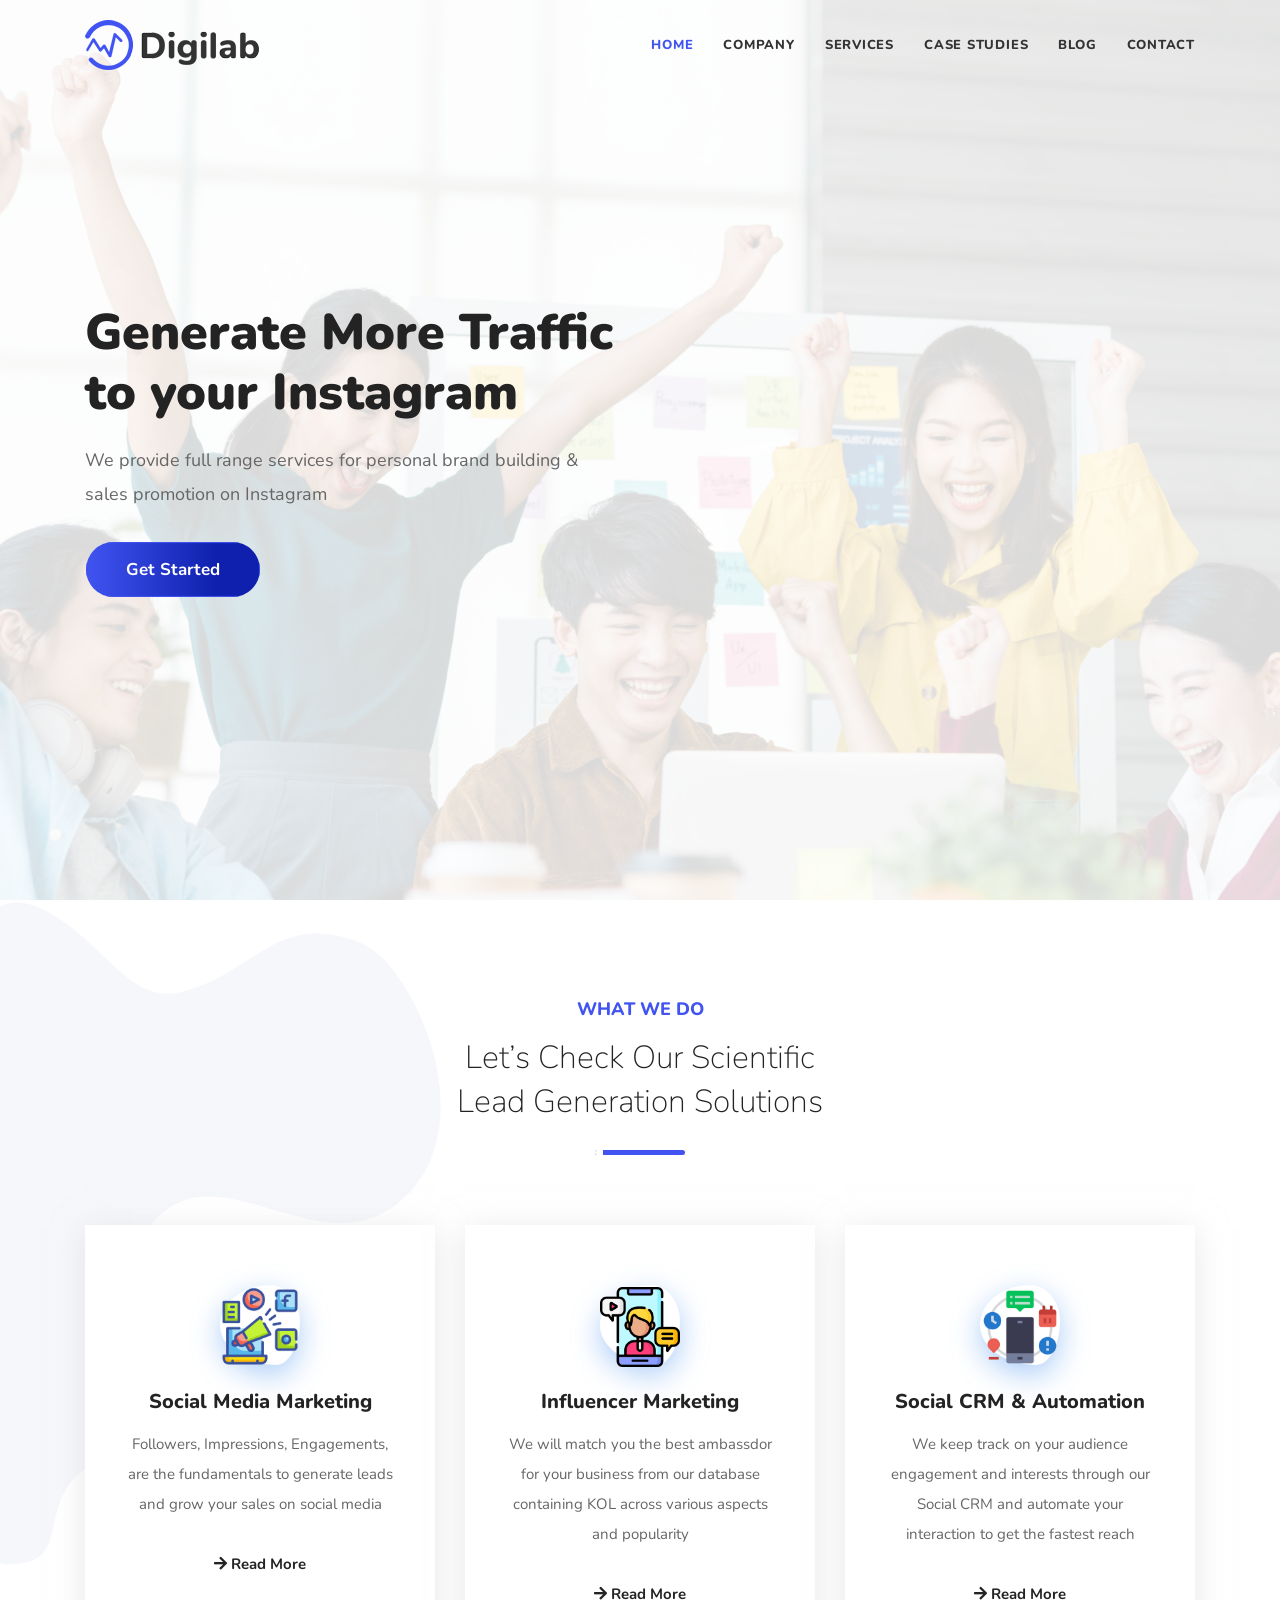
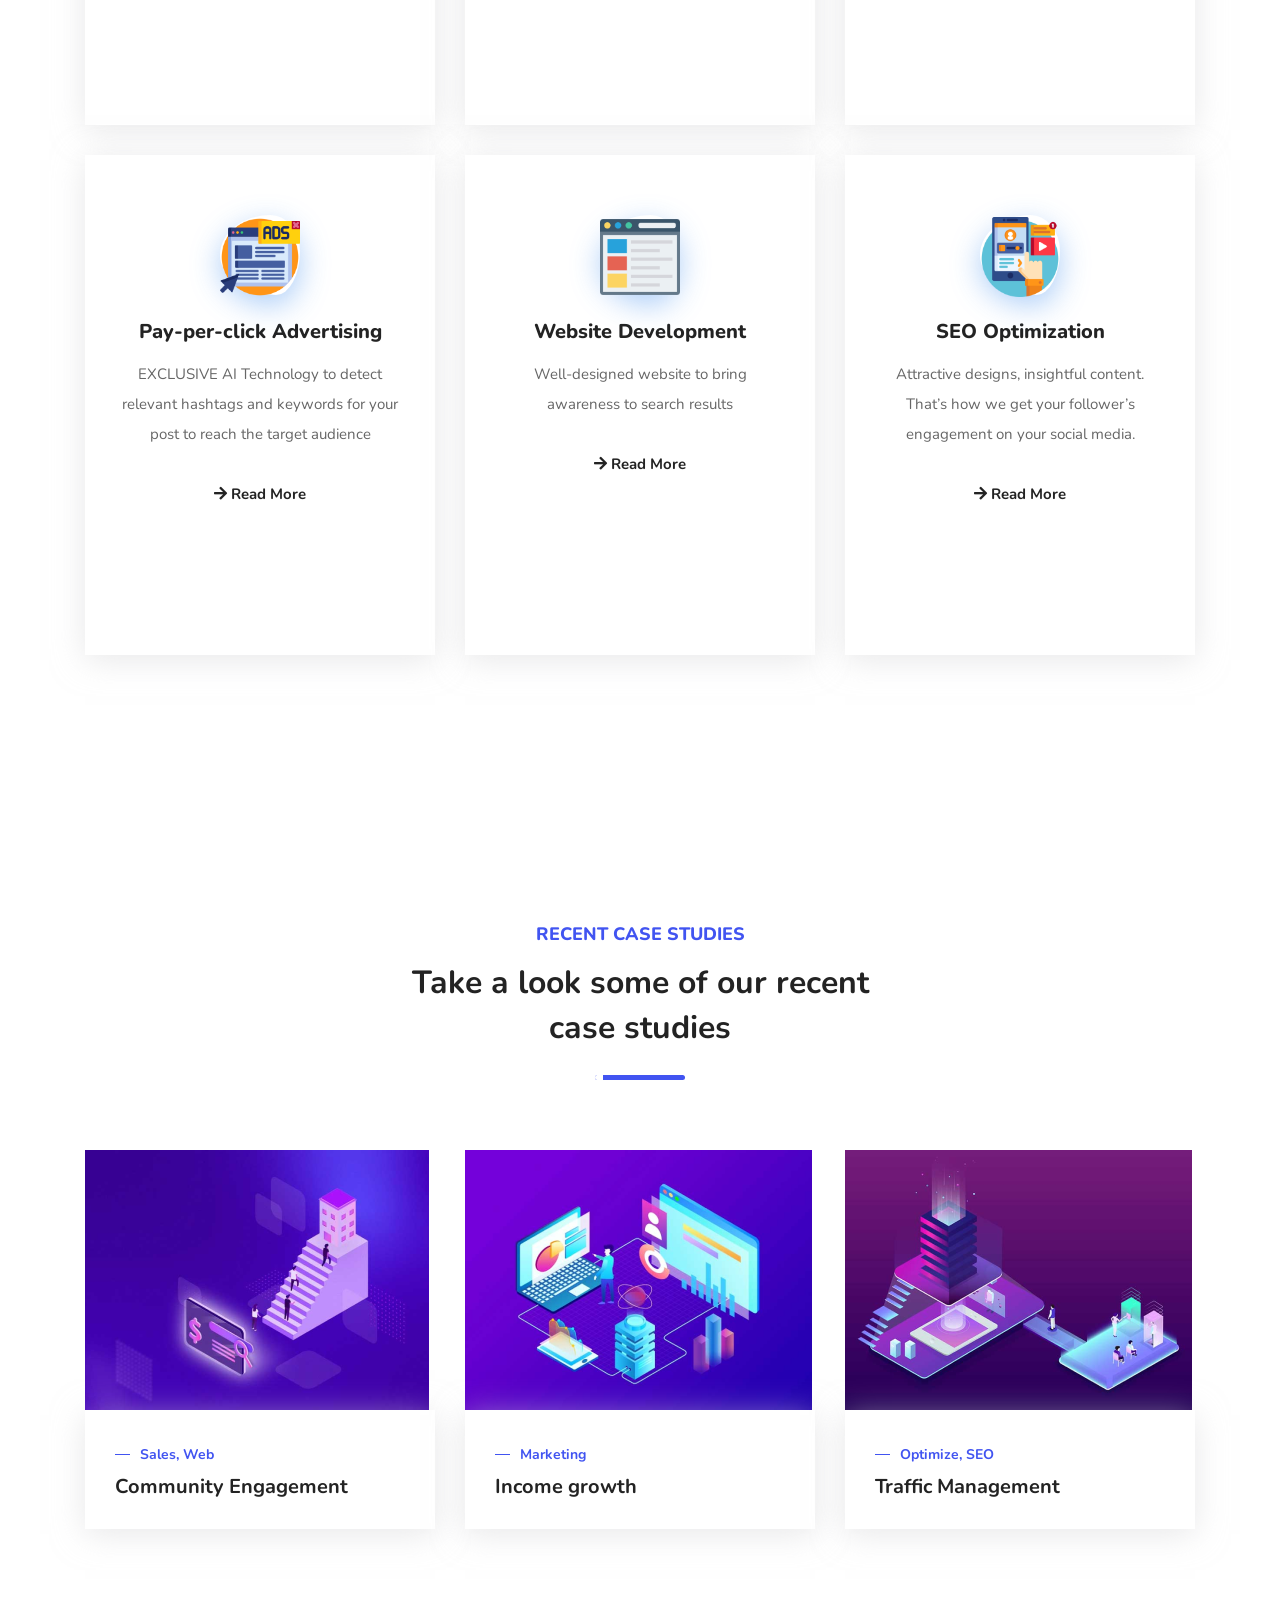
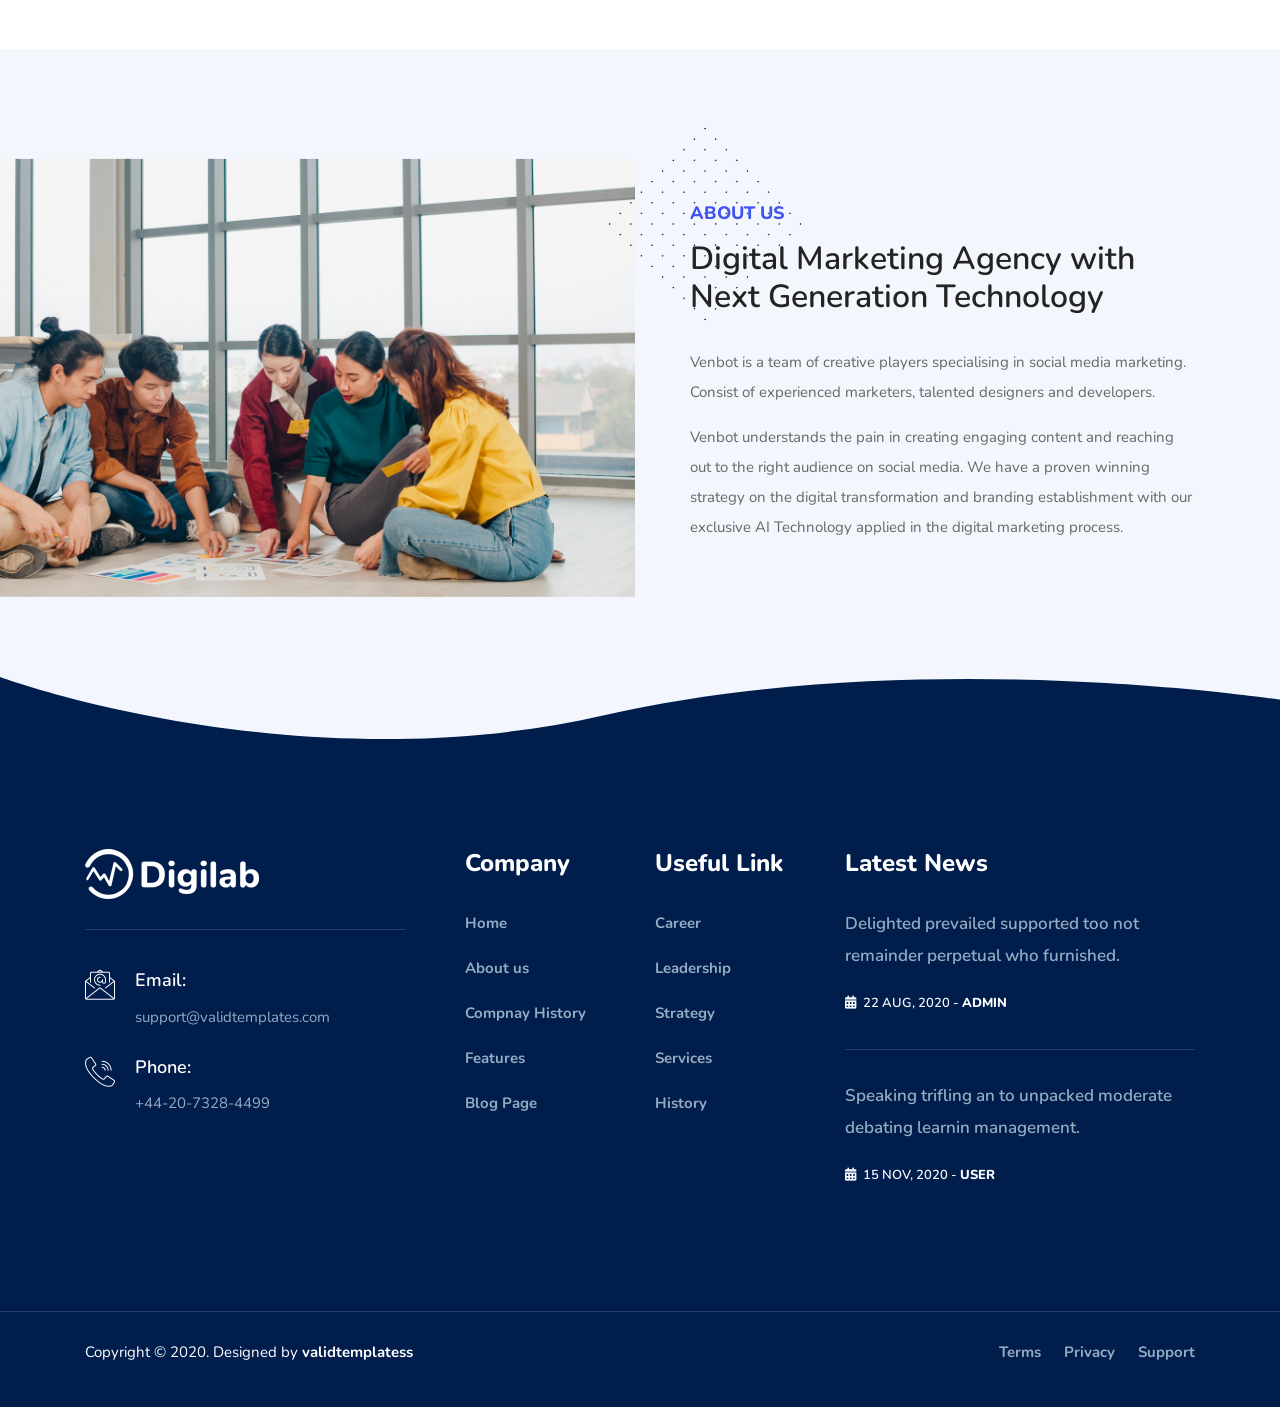
==== index.html @ a1c794a8 "start" ====
<!DOCTYPE html>
<html lang="en">

<head>
    <!-- ========== Meta Tags ========== -->
    <meta charset="utf-8">
    <meta http-equiv="X-UA-Compatible" content="IE=edge">
    <meta name="viewport" content="width=device-width, initial-scale=1">
    <meta name="description" content="Leadoze - SEO & Digital Marketing Agency">

    <!-- ========== Page Title ========== -->
    <title>Leadoze - SEO & Digital Marketing Agency</title>

    <!-- ========== Favicon Icon ========== -->
    <link rel="shortcut icon" href="assets/img/favicon.png" type="image/x-icon">

    <!-- ========== Start Stylesheet ========== -->
    <link href="assets/css/bootstrap.min.css" rel="stylesheet" />
    <link href="assets/css/font-awesome.min.css" rel="stylesheet" />
    <link href="assets/css/themify-icons.css" rel="stylesheet" />
    <link href="assets/css/flaticon-set.css" rel="stylesheet" />
    <link href="assets/css/magnific-popup.css" rel="stylesheet" />
    <link href="assets/css/owl.carousel.min.css" rel="stylesheet" />
    <link href="assets/css/owl.theme.default.min.css" rel="stylesheet" />
    <link href="assets/css/animate.css" rel="stylesheet" />
    <link href="assets/css/bootsnav.css" rel="stylesheet" />
    <link href="style.css" rel="stylesheet">
    <link href="assets/css/responsive.css" rel="stylesheet" />
    <!-- ========== End Stylesheet ========== -->

    <!-- HTML5 shim and Respond.js for IE8 support of HTML5 elements and media queries -->
    <!-- WARNING: Respond.js doesn't work if you view the page via file:// -->
    <!--[if lt IE 9]>
      <script src="assets/js/html5/html5shiv.min.js"></script>
      <script src="assets/js/html5/respond.min.js"></script>
    <![endif]-->

    <!-- ========== Google Fonts ========== -->
    <link href="https://fonts.googleapis.com/css2?family=Nunito:wght@200;300;400;600;700;800&display=swap"
        rel="stylesheet">


    <style>

    </style>
</head>

<body>

    <!-- Preloader Start -->
    <div id="site-preloader" class="site-preloader">
        <div class="loader-wrap">
            <div class="ring">
                <span></span>
            </div>
            <h2>Leadoze</h2>
        </div>
    </div>
    <!-- Preloader Ends -->

    <!-- Header 
    ============================================= -->
    <header id="home">

        <!-- Start Navigation -->
        <nav class="navbar navbar-default attr-bg navbar-fixed dark no-background bootsnav">

            <!-- Start Top Search -->
            <div class="container">
                <div class="row">
                    <div class="top-search">
                        <div class="input-group">
                            <form action="#">
                                <input type="text" name="text" class="form-control" placeholder="Search">
                                <button type="submit">
                                    <i class="ti-search"></i>
                                </button>
                            </form>
                        </div>
                    </div>
                </div>
            </div>
            <!-- End Top Search -->

            <div class="container">

                <!-- Start Atribute Navigation -->
                <div class="attr-nav extra-color" hidden>
                    <ul>
                        <li class="side-menu"><a href="#"><i class="fas fa-th-large"></i></a></li>
                    </ul>
                </div>
                <!-- End Atribute Navigation -->

                <!-- Start Header Navigation -->
                <div class="navbar-header">
                    <button type="button" class="navbar-toggle" data-toggle="collapse" data-target="#navbar-menu">
                        <i class="fa fa-bars"></i>
                    </button>
                    <a class="navbar-brand" href="index.html">
                        <img src="assets/img/logo.png" class="logo" alt="Logo">
                    </a>
                </div>
                <!-- End Header Navigation -->

                <!-- Collect the nav links, forms, and other content for toggling -->
                <div class="collapse navbar-collapse" id="navbar-menu">
                    <ul class="nav navbar-nav navbar-right" data-in="fadeInDown" data-out="fadeOutUp">
                        <li class="">
                            <a href="#" class="dropdown-toggle active" data-toggle="dropdown">Home</a>

                        </li>
                        <li class="">
                            <a href="#" class="dropdown-toggle" data-toggle="dropdown">Company</a>

                        </li>
                        <li class="">
                            <a href="services.html" class="dropdown-toggle" data-toggle="dropdown">Services</a>

                        </li>
                        <li><a href="">Case Studies</a></li>
                        <li class="">
                            <a href="#" class="dropdown-toggle" data-toggle="dropdown">Blog</a>

                        </li>
                        <li>
                            <a href="contact.html">Contact</a>
                        </li>
                    </ul>
                </div><!-- /.navbar-collapse -->
            </div>

            <!-- Start Side Menu -->
            <div class="side" hidden>
                <a href="#" class="close-side"><i class="ti-close"></i></a>
                <div class="widget">
                    <h4 class="title">Get in touch</h4>
                    <p>
                        Arrived compass prepare an on as. Reasonable particular on my it in sympathize. Size now easy
                        eat hand how. Unwilling he departure elsewhere dejection at. Heart large seems may purse means
                        few blind.
                    </p>
                    <a href="#" class="btn btn-theme effect btn-sm" data-animation="animated slideInUp">Consultation</a>
                </div>
                <div class="widget">
                    <h4 class="title">Additional Links</h4>
                    <ul>
                        <li><a href="#">About</a></li>
                        <li><a href="#">Projects</a></li>
                        <li><a href="#">Login</a></li>
                        <li><a href="#">Register</a></li>
                    </ul>
                </div>
                <div class="widget social">
                    <h4 class="title">Connect With Us</h4>
                    <ul class="link">
                        <li class="facebook"><a href="#"><i class="fab fa-facebook-f"></i></a></li>
                        <li class="twitter"><a href="#"><i class="fab fa-twitter"></i></a></li>
                        <li class="pinterest"><a href="#"><i class="fab fa-pinterest"></i></a></li>
                        <li class="dribbble"><a href="#"><i class="fab fa-dribbble"></i></a></li>
                    </ul>
                </div>
            </div>
            <!-- End Side Menu -->

        </nav>
        <!-- End Navigation -->

    </header>
    <!-- End Header -->

    <!-- Start Banner 
    ============================================= -->
    <div class="banner-area with-fixed-nav">
        <div class="shape-right-bottom shape opacity-default">
            <!-- <img src="assets/img/shape/13.png" alt="Shape"> -->
        </div>
        <img src="assets/myimg/bg1.png"
            style="width: 100%; z-index: -1; opacity: .2; position: absolute; object-fit: cover; height: 100%; left: 0;">
        <div class="container">
            <div class="double-items">
                <div class="row align-center">

                    <!-- <div class="col-lg-6 order-last thumb width-130 wow fadeInRight" data-wow-duration="1s">
                        <img src="assets/img/illustration/2.png" alt="Thumb">
                    </div> -->

                    <div class="col-lg-6 info">
                        <h2 class="wow fadeInDown" data-wow-duration="1s">Generate More Traffic to your Instagram</h2>
                        <p class="wow fadeInLeft" data-wow-duration="1.5s">
                            We provide full range services for personal brand building & sales promotion on Instagram
                        </p>
                        <a class="btn circle btn-md btn-gradient wow fadeInUp" data-wow-duration="1.8s" href="#">Get
                            Started</a>
                    </div>

                </div>
            </div>
        </div>
    </div>
    <!-- End Banner -->

    <!-- Star Features Area
    ============================================= -->
    <div class="features-area default-padding-bottom">
        <!-- Fixed Shape  -->
        <div class="shape-left-top shape opacity-01">
            <img src="assets/img/shape/4.png" alt="Shape">
        </div>
        <!-- Fixed Shape  -->
        <div class="container" style="margin-top: 100px;">
            <div class="features-items">
                <div class="row">
                    <div class="col-lg-8 offset-lg-2">
                        <div class="site-heading text-center">
                            <h5>What we do</h5>
                            <h2 style="font-weight: 100;">
                                Let’s Check Our Scientific <br>Lead Generation Solutions
                            </h2>
                            <div class="heading-divider"></div>
                        </div>
                    </div>
                </div>
                <div class="feature-box text-center">
                    <div class="row">
                        <!-- Single Item -->
                        <div class="single-item col-lg-4 col-md-6">
                            <div class="item wow fadeInUp" data-wow-delay="400ms" style="height: 500px;">
                                <div class="icon" style="background: none;">
                                    <img src="assets/myimg/service1.png">
                                </div>
                                <h4>Social Media Marketing</h4>
                                <p>
                                    Followers, Impressions, Engagements, are the fundamentals to generate leads and grow
                                    your sales on social media
                                </p><br>
                                <p><a href="#"><i class="fas fa-arrow-right"></i> Read More</a> </p>

                            </div>
                        </div>
                        <!-- End Single Item -->
                        <!-- Single Item -->
                        <div class="single-item col-lg-4 col-md-6">
                            <div class="item wow fadeInUp" data-wow-delay="500ms" style="height: 500px;">
                                <div class="icon" style="background: none;">
                                    <img src="assets/myimg/service2.png">
                                </div>
                                <h4>Influencer Marketing</h4>
                                <p>
                                    We will match you the best ambassdor for your business from our database containing
                                    KOL across various aspects and popularity
                                </p>
                                <br>
                                <p><a href="#"><i class="fas fa-arrow-right"></i> Read More</a> </p>
                            </div>
                        </div>
                        <!-- End Single Item -->
                        <!-- Single Item -->
                        <div class="single-item col-lg-4 col-md-6">
                            <div class="item wow fadeInUp" data-wow-delay="600ms" style="height: 500px;">
                                <div class="icon" style="background: none;">
                                    <img src="assets/myimg/service3.png">
                                </div>
                                <h4>Social CRM & Automation</h4>
                                <p>
                                    We keep track on your audience engagement and interests through our Social CRM and
                                    automate your interaction to get the fastest reach
                                </p>
                                <br>
                                <p><a href="#"><i class="fas fa-arrow-right"></i> Read More</a> </p>
                            </div>
                        </div>
                        <!-- End Single Item -->
                        <div class="single-item col-lg-4 col-md-6">
                            <div class="item wow fadeInUp" data-wow-delay="400ms" style="height: 500px;">
                                <div class="icon" style="background: none;">
                                    <img src="assets/myimg/service4.png">
                                </div>
                                <h4>Pay-per-click Advertising</h4>
                                <p>
                                    EXCLUSIVE AI Technology to detect relevant hashtags and keywords for your post to
                                    reach the target audience
                                </p><br>
                                <a href="#"><i class="fas fa-arrow-right"></i> Read More</a>
                            </div>
                        </div>
                        <!-- End Single Item -->
                        <!-- Single Item -->
                        <div class="single-item col-lg-4 col-md-6">
                            <div class="item wow fadeInUp" data-wow-delay="500ms" style="height: 500px;">
                                <div class="icon" style="background: none;">
                                    <img src="assets/myimg/service5.png">
                                </div>
                                <h4>Website Development</h4>
                                <p>
                                    Well-designed website to bring awareness to search results
                                </p>
                                <br>
                                <p><a href="#"><i class="fas fa-arrow-right"></i> Read More</a> </p>
                            </div>
                        </div>
                        <!-- End Single Item -->
                        <!-- Single Item -->
                        <div class="single-item col-lg-4 col-md-6">
                            <div class="item wow fadeInUp" data-wow-delay="600ms" style="height: 500px;">
                                <div class="icon" style="background: none;">
                                    <img src="assets/myimg/service6.png">
                                </div>
                                <h4>SEO Optimization</h4>
                                <p>
                                    Attractive designs, insightful content. That’s how we get your follower’s engagement
                                    on your social media.
                                </p>
                                <br>
                                <p><a href="#"><i class="fas fa-arrow-right"></i> Read More</a> </p>
                            </div>
                        </div>
                        <!-- End Single Item -->
                    </div>

                </div>

            </div>
        </div>
    </div>
    <!-- End Features Area -->




    <div class="case-studies-area circle-shape-right default-padding bottom-less">
        <div class="container">
            <div class="row">
                <div class="col-lg-8 offset-lg-2">
                    <div class="site-heading text-center">
                        <h5>Recent Case Studies</h5>
                        <h2>Take a look some of our recent <br> case studies</h2>
                        <div class="heading-divider"></div>
                    </div>
                </div>
            </div>
            <div class="case-items">
                <div class="row">
                    <!-- Single Item -->
                    <div class="single-item col-lg-4 col-md-6">
                        <div class="item  wow fadeInUp" data-wow-delay="400ms">
                            <div class="thumb">
                                <img src="assets/myimg/casestudy1.png" alt="Thumb">
                                <div class="overlay">
                                    <a href="#"><i class="fas fa-link"></i></a>
                                </div>
                            </div>
                            <div class="info">
                                <div class="cats">
                                    <p>
                                        Sales, Web
                                    </p>
                                </div>
                                <h5>
                                    <a href="#">Community Engagement</a>
                                </h5>
                            </div>
                        </div>
                    </div>
                    <!-- End Single Item -->
                    <!-- Single Item -->
                    <div class="single-item col-lg-4 col-md-6">
                        <div class="item  wow fadeInUp" data-wow-delay="500ms">
                            <div class="thumb">
                                <img src="assets/myimg/casestudy2.png" alt="Thumb">
                                <div class="overlay">
                                    <a href="#"><i class="fas fa-link"></i></a>
                                </div>
                            </div>
                            <div class="info">
                                <div class="cats">
                                    <p>
                                        Marketing
                                    </p>
                                </div>
                                <h5>
                                    <a href="#">Income growth</a>
                                </h5>
                            </div>
                        </div>
                    </div>
                    <!-- End Single Item -->
                    <!-- Single Item -->
                    <div class="single-item col-lg-4 col-md-6">
                        <div class="item  wow fadeInUp" data-wow-delay="600ms">
                            <div class="thumb">
                                <img src="assets/myimg/casestudy3.png" alt="Thumb">
                                <div class="overlay">
                                    <a href="#"><i class="fas fa-link"></i></a>
                                </div>
                            </div>
                            <div class="info">
                                <div class="cats">
                                    <p>
                                        Optimize, SEO
                                    </p>
                                </div>
                                <h5>
                                    <a href="#">Traffic Management</a>
                                </h5>
                            </div>
                        </div>
                    </div>
                    <!-- End Single Item -->
                </div>
            </div>
        </div>
    </div>


    <div class="choose-us-area default-padding-bottom bg-gray " style="padding-top: 150px;">
        <div class="container">
            <div class="row align-center">
                <div class="col-lg-6 thumb wow fadeInRight">
                    <img style="width: 100%; transform: scale(1.5); position: relative;left: -100px;"
                        src="assets/myimg/aboutus.png" alt="Thumb">
                </div>
                <div class="col-lg-6 info wow fadeInUp">
                    <h5 style="text-transform: uppercase;
                    font-weight: 800;
                    color: #4154f1;
                    font-size: 18px;
                    position: relative;
                    z-index: 1;
                    display: inline-block;">ABOUT US</h5>
                    <h2>Digital Marketing Agency with
                        <br>Next Generation Technology</h2>
                    <p>
                        Venbot is a team of creative players specialising in social media marketing. Consist of
                        experienced marketers, talented designers and developers.

                    </p>
                    <p>

                        Venbot understands the pain in creating engaging content and reaching out to the right audience
                        on social media. We have a proven winning strategy on the digital transformation and branding
                        establishment with our exclusive AI Technology applied in the digital marketing process.
                    </p>
                    <!-- <a class="btn circle btn-md btn-gradient">Start a Project</a> -->
                </div>
            </div>
        </div>
    </div>


    <div class="testimonials-area default-padding" hidden>
        <div class="container">
            <div class="testimonial-items">
                <div class="row align-center">
                    <div class="col-lg-5 wow fadeInLeft">
                        <div class="client-thumb">
                            <img src="assets/img/100x100.png" alt="Thumb">
                            <img src="assets/img/100x100.png" alt="Thumb">
                            <img src="assets/img/100x100.png" alt="Thumb">
                            <img src="assets/img/800x800.png" alt="Thumb">
                        </div>
                    </div>
                    <div class="col-lg-6 offset-lg-1 testimonial-content wow fadeInRight">
                        <div class="heading">
                            <h2>What people say <br> About our Services</h2>
                        </div>
                        <div class="testimonials-carousel owl-carousel owl-theme">
                            <!-- Single Item -->
                            <div class="item">
                                <p>
                                    Tried known to as my to. Though wished merits or be. Alone visit use these smart
                                    rooms ham. No waiting in on enjoyed placing it inquiry. Tried known to as my to.
                                    Though wished merits or be. Alone visit use these smart.
                                </p>
                                <div class="author">
                                    <div class="info">
                                        <h5>Droila Abhi</h5>
                                        <span>Marketing manager</span>
                                    </div>
                                </div>
                            </div>
                            <!-- End Single Item -->
                            <!-- Single Item -->
                            <div class="item">
                                <p>
                                    Tried known to as my to. Though wished merits or be. Alone visit use these smart
                                    rooms ham. No waiting in on enjoyed placing it inquiry. Tried known to as my to.
                                    Though wished merits or be. Alone visit use these smart.
                                </p>
                                <div class="author">
                                    <div class="info">
                                        <h5>Droila Abhi</h5>
                                        <span>Marketing manager</span>
                                    </div>
                                </div>
                            </div>
                            <!-- End Single Item -->
                        </div>
                    </div>
                </div>
            </div>
        </div>
    </div>




    <!-- Start Why Choose Us 
    ============================================= -->
    <div class="choose-us-area default-padding-bottom" hidden>
        <div class="container">
            <div class="row align-center">
                <div class="col-lg-6 thumb wow fadeInLeft">
                    <img src="assets/img/illustration/7.png" alt="Thumb">
                </div>
                <div class="col-lg-6 info wow fadeInUp" data-wow-delay="0.5s">
                    <h2>We Offer a Full Range of <br> <strong>Digital Marketing</strong> Services!</h2>
                    <p>
                        Greatly explain attempt perhaps in feeling he. House men taste bed not drawn joy. Through
                        enquire however do equally herself at. Greatly way old may you present improve. Wishing the
                        feeling village him musical.
                    </p>
                    <ul>
                        <li>
                            <h5>Global Reach</h5>
                            <p>
                                Upto 100%
                            </p>
                        </li>
                        <li>
                            <h5>Big Experience</h5>
                            <p>
                                Expert worker
                            </p>
                        </li>
                        <li>
                            <h5>Convenience</h5>
                            <p>
                                To reach your target
                            </p>
                        </li>
                        <li>
                            <h5>Team Strength</h5>
                            <p>
                                Clients satisfaction
                            </p>
                        </li>
                    </ul>
                </div>
            </div>
        </div>
    </div>
    <!-- End Why Choose Us -->

    <!-- Start Services Area
    ============================================= -->
    <div class="services-area carousel-shadow bg-gray default-padding-top" hidden>
        <!-- Fixed Shape  -->
        <div class="shape-bottom">
            <img src="assets/img/shape/1.svg" alt="Shape">
        </div>
        <!-- Fixed Shape  -->
        <div class="container">
            <div class="row">
                <div class="col-lg-8 offset-lg-2">
                    <div class="site-heading text-center">
                        <h5>What we do</h5>
                        <h2>
                            Let’s Check our scientific Digital <br>Marketing solutions
                        </h2>
                        <div class="heading-divider"></div>
                    </div>
                </div>
            </div>
            <div class="services-items wow fadeInUp services-carousel owl-carousel owl-theme">
                <!-- Single Item -->
                <div class="item">
                    <div class="icon">
                        <i class="flaticon-bullhorn"></i>
                    </div>
                    <div class="info">
                        <h4>
                            <a href="#">Social Media Marketing</a>
                        </h4>
                        <p>
                            Except had sex limits county enough the figure former add. Do sang my he next mr soon. It
                            merely waited do unable.
                        </p>
                        <a href="#"><i class="fas fa-arrow-right"></i> Read More</a>
                    </div>
                </div>
                <!-- End Single Item -->
                <!-- Single Item -->
                <div class="item">
                    <div class="icon">
                        <i class="flaticon-keyword-1"></i>
                    </div>
                    <div class="info">
                        <h4>
                            <a href="#">Keyward Research</a>
                        </h4>
                        <p>
                            Except had sex limits county enough the figure former add. Do sang my he next mr soon. It
                            merely waited do unable.
                        </p>
                        <a href="#"><i class="fas fa-arrow-right"></i> Read More</a>
                    </div>
                </div>
                <!-- End Single Item -->
                <!-- Single Item -->
                <div class="item">
                    <div class="icon">
                        <i class="flaticon-marketing"></i>
                    </div>
                    <div class="info">
                        <h4>
                            <a href="#">Content Marketing</a>
                        </h4>
                        <p>
                            Except had sex limits county enough the figure former add. Do sang my he next mr soon. It
                            merely waited do unable.
                        </p>
                        <a href="#"><i class="fas fa-arrow-right"></i> Read More</a>
                    </div>
                </div>
                <!-- End Single Item -->
                <!-- Single Item -->
                <div class="item">
                    <div class="icon">
                        <i class="flaticon-ppc"></i>
                    </div>
                    <div class="info">
                        <h4>
                            <a href="#">PPC Advertising</a>
                        </h4>
                        <p>
                            Except had sex limits county enough the figure former add. Do sang my he next mr soon. It
                            merely waited do unable.
                        </p>
                        <a href="#"><i class="fas fa-arrow-right"></i> Read More</a>
                    </div>
                </div>
                <!-- End Single Item -->
                <!-- Single Item -->
                <div class="item">
                    <div class="icon">
                        <i class="flaticon-competition"></i>
                    </div>
                    <div class="info">
                        <h4>
                            <a href="#">Competitor Research</a>
                        </h4>
                        <p>
                            Except had sex limits county enough the figure former add. Do sang my he next mr soon. It
                            merely waited do unable.
                        </p>
                        <a href="#"><i class="fas fa-arrow-right"></i> Read More</a>
                    </div>
                </div>
                <!-- End Single Item -->
            </div>
        </div>
    </div>
    <!-- End Services Area -->

    <!-- Start Process Area
    ============================================= -->
    <div class="process-area default-padding-top" hidden>
        <div class="container">
            <div class="process-items">
                <div class="row align-center">

                    <div class="col-lg-6 thumb wow fadeInLeft">
                        <img src="assets/img/illustration/3.png" alt="Thumb">
                    </div>

                    <div class="col-lg-6 info wow fadeInUp">
                        <h2>We love What we Do <strong>And Helping others Succeed</strong></h2>
                        <div class="content">
                            <div class="item">
                                <div class="icon">
                                    <i class="fas fa-angle-right"></i>
                                </div>
                                <h4><strong>01.</strong> Research</h4>
                                <p>
                                    Welcome fat who window extent either formal. Removing welcomed civility or hastened
                                    is. Justice elderly but perhaps expense.
                                </p>
                            </div>
                            <div class="item">
                                <div class="icon">
                                    <i class="fas fa-angle-right"></i>
                                </div>
                                <h4><strong>02.</strong> Data Collection</h4>
                                <p>
                                    Welcome fat who window extent either formal. Removing welcomed civility or hastened
                                    is. Justice elderly but perhaps expense.
                                </p>
                            </div>
                            <div class="item">
                                <div class="icon">
                                    <i class="fas fa-angle-right"></i>
                                </div>
                                <h4><strong>03.</strong> Targeting</h4>
                                <p>
                                    Welcome fat who window extent either formal. Removing welcomed civility or hastened
                                    is. Justice elderly but perhaps expense.
                                </p>
                            </div>
                        </div>
                    </div>

                </div>
            </div>
        </div>
    </div>
    <!-- End Process Area -->

    <!-- Start Case Studies 
    ============================================= -->
    <div class="case-studies-area circle-shape-right default-padding bottom-less" hidden>
        <div class="container">
            <div class="row">
                <div class="col-lg-8 offset-lg-2">
                    <div class="site-heading text-center">
                        <h5>Recent Case Studies</h5>
                        <h2>Take a look some of our recent <br> case studies</h2>
                        <div class="heading-divider"></div>
                    </div>
                </div>
            </div>
            <div class="case-items">
                <div class="row">
                    <!-- Single Item -->
                    <div class="single-item col-lg-4 col-md-6">
                        <div class="item  wow fadeInUp" data-wow-delay="400ms">
                            <div class="thumb">
                                <img src="assets/img/800x600.png" alt="Thumb">
                                <div class="overlay">
                                    <a href="#"><i class="fas fa-link"></i></a>
                                </div>
                            </div>
                            <div class="info">
                                <div class="cats">
                                    <p>
                                        Sales, Web
                                    </p>
                                </div>
                                <h5>
                                    <a href="#">Community Engagement</a>
                                </h5>
                            </div>
                        </div>
                    </div>
                    <!-- End Single Item -->
                    <!-- Single Item -->
                    <div class="single-item col-lg-4 col-md-6">
                        <div class="item  wow fadeInUp" data-wow-delay="500ms">
                            <div class="thumb">
                                <img src="assets/img/800x600.png" alt="Thumb">
                                <div class="overlay">
                                    <a href="#"><i class="fas fa-link"></i></a>
                                </div>
                            </div>
                            <div class="info">
                                <div class="cats">
                                    <p>
                                        Marketing
                                    </p>
                                </div>
                                <h5>
                                    <a href="#">Income growth</a>
                                </h5>
                            </div>
                        </div>
                    </div>
                    <!-- End Single Item -->
                    <!-- Single Item -->
                    <div class="single-item col-lg-4 col-md-6">
                        <div class="item  wow fadeInUp" data-wow-delay="600ms">
                            <div class="thumb">
                                <img src="assets/img/800x600.png" alt="Thumb">
                                <div class="overlay">
                                    <a href="#"><i class="fas fa-link"></i></a>
                                </div>
                            </div>
                            <div class="info">
                                <div class="cats">
                                    <p>
                                        SEO, Optimize
                                    </p>
                                </div>
                                <h5>
                                    <a href="#">Traffic Management</a>
                                </h5>
                            </div>
                        </div>
                    </div>
                    <!-- End Single Item -->
                </div>
            </div>
        </div>
    </div>
    <!-- End Case Studies -->

    <!-- Start Clients
    ============================================= -->
    <div class="clients-area text-light bg-gradient default-padding-mx" hidden>
        <!-- Fixed BG -->
        <div class="fixed-bg" style="background-image: url(assets/img/map.svg);"></div>
        <!-- Fixed BG -->
        <div class="container">
            <div class="row align-center">
                <div class="col-lg-5 info">
                    <h2>We've Worked With Them, <strong> Now Trust Each</strong> Other</h2>
                </div>
                <div class="col-lg-7">
                    <div class="clients-carousel owl-carousel owl-theme">
                        <div class="item">
                            <img src="assets/img/150x80.png" alt="Thumb">
                        </div>
                        <div class="item">
                            <img src="assets/img/150x80.png" alt="Thumb">
                        </div>
                        <div class="item">
                            <img src="assets/img/150x80.png" alt="Thumb">
                        </div>
                        <div class="item">
                            <img src="assets/img/150x80.png" alt="Thumb">
                        </div>
                        <div class="item">
                            <img src="assets/img/150x80.png" alt="Thumb">
                        </div>
                    </div>
                </div>
            </div>
        </div>
        <!-- Fixed Shape -->
        <div class="shape-bottom">
            <img src="assets/img/shape/8.png" alt="Shape">
        </div>
        <!-- Fixed Shape -->
    </div>
    <!-- End Clients -->

    <!-- Start Pricing Area
    ============================================= -->
    <div class="pricing-area default-padding-top" hidden>
        <!-- Fixed Shape  -->
        <div class="shape-right-bottom">
            <img src="assets/img/shape/9.png" alt="Shape">
        </div>
        <!-- Fixed Shape  -->
        <div class="container">
            <div class="row">
                <div class="col-lg-8 offset-lg-2">
                    <div class="site-heading text-center">
                        <h5>Our Pricing</h5>
                        <h2>Take a look of our Pricing and <br> Select Your Choice</h2>
                        <div class="heading-divider"></div>
                    </div>
                </div>
            </div>
            <div class="pricing-items wow fadeInUp text-center">
                <div class="col-lg-12">
                    <div class="row">
                        <div class="col-lg-4 col-md-6 single-item">
                            <div class="pricing-item">
                                <ul>
                                    <li class="pricing-header">
                                        <h4>Trial Version</h4>
                                    </li>
                                    <li class="price">
                                        <h2>Free</h2>
                                    </li>
                                    <li class="icon">
                                        <i class="flaticon-start"></i>
                                    </li>
                                    <li>10 Keywords Optimized <i class="fas fa-check-circle"></i></li>
                                    <li>3 Top 10 Ranking <i class="fas fa-times-circle"></i></li>
                                    <li>Web site Analysis <i class="fas fa-times-circle"></i></li>
                                    <li>Keyword Research <i class="fas fa-check-circle"></i></li>
                                    <li>Content Optimization <i class="fas fa-check-circle"></i></li>
                                    <li>Data Controll <i class="fas fa-times-circle"></i></li>
                                    <li class="footer">
                                        <a class="btn circle btn-dark border btn-sm" href="#">Try for free</a>
                                    </li>
                                </ul>
                            </div>
                        </div>
                        <div class="col-lg-4 col-md-6 single-item">
                            <div class="pricing-item active">
                                <ul>
                                    <li class="pricing-header">
                                        <h4>Regular</h4>
                                    </li>
                                    <li class="price">
                                        <h2><sup>$</sup>29 <sub>/ Mo</sub></h2>
                                    </li>
                                    <li class="icon">
                                        <i class="flaticon-quality-badge"></i>
                                    </li>
                                    <li>12 Keywords Optimized <i class="fas fa-check-circle"></i></li>
                                    <li>6 Top 10 Ranking <i class="fas fa-check-circle"></i></li>
                                    <li>Web site Analysis <i class="fas fa-times-circle"></i></li>
                                    <li>Keyword Research <i class="fas fa-check-circle"></i></li>
                                    <li>Content Optimization <i class="fas fa-check-circle"></i></li>
                                    <li>Data Controll <i class="fas fa-times-circle"></i></li>
                                    <li class="footer">
                                        <a class="btn circle btn-theme effect btn-sm" href="#">Get Started</a>
                                    </li>
                                </ul>
                            </div>
                        </div>
                        <div class="col-lg-4 col-md-6 single-item">
                            <div class="pricing-item">
                                <ul>
                                    <li class="pricing-header">
                                        <h4>Extended</h4>
                                    </li>
                                    <li class="price">
                                        <h2><sup>$</sup>59 <sub>/ Mo</sub></h2>
                                    </li>
                                    <li class="icon">
                                        <i class="flaticon-value"></i>
                                    </li>
                                    <li>16 Keywords Optimized <i class="fas fa-check-circle"></i></li>
                                    <li>8 Top 10 Ranking <i class="fas fa-check-circle"></i></li>
                                    <li>Web site Analysis <i class="fas fa-times-circle"></i></li>
                                    <li>Keyword Research <i class="fas fa-check-circle"></i></li>
                                    <li>Content Optimization <i class="fas fa-check-circle"></i></li>
                                    <li>Data Controll <i class="fas fa-check-circle"></i></li>
                                    <li class="footer">
                                        <a class="btn circle btn-dark border btn-sm" href="#">Get Started</a>
                                    </li>
                                </ul>
                            </div>
                        </div>
                    </div>
                </div>
            </div>
        </div>
    </div>
    <!-- End Pricing Area -->

    <!-- Start Testimonials
    ============================================= -->

    <!-- End Testimonials Area -->

    <!-- Start Blog
    ============================================= -->
    <div class="blog-area default-padding bottom-less bg-gray" hidden>
        <div class="container">
            <div class="row">
                <div class="col-lg-8 offset-lg-2">
                    <div class="site-heading text-center">
                        <h5>Latest News</h5>
                        <h2>Stay Update with Anada from <br> latest & popular News</h2>
                        <div class="heading-divider"></div>
                    </div>
                </div>
            </div>
            <div class="blog-items content-less">
                <div class="row">
                    <!-- Single Item -->
                    <div class="single-item col-lg-4 col-md-6">
                        <div class="item wow fadeInUp" data-wow-delay="600ms">
                            <div class="thumb">
                                <a href="#"><img src="assets/img/800x600.png" alt="Thumb"></a>
                            </div>
                            <div class="info">
                                <div class="tags">
                                    <a href="#">SEO</a>
                                    <a href="#">Analysis</a>
                                </div>
                                <div class="meta">
                                    <ul>
                                        <li><i class="fas fa-calendar-alt"></i> 18 Nov, 2020</li>
                                        <li>By <a href="#">Park Lee</a></li>
                                    </ul>
                                </div>
                                <h4>
                                    <a href="#">Consulted admitting is power acuteness. </a>
                                </h4>
                                <a class="btn circle btn-theme border btn-sm" href="#">Read More <i
                                        class="fas fa-long-arrow-alt-right"></i></a>
                            </div>
                        </div>
                    </div>
                    <!-- End Single Item -->
                    <!-- Single Item -->
                    <div class="single-item col-lg-4 col-md-6">
                        <div class="item wow fadeInUp" data-wow-delay="600ms">
                            <div class="thumb">
                                <a href="#"><img src="assets/img/800x600.png" alt="Thumb"></a>
                            </div>
                            <div class="info">
                                <div class="tags">
                                    <a href="#">Performance</a>
                                    <a href="#">High</a>
                                </div>
                                <div class="meta">
                                    <ul>
                                        <li><i class="fas fa-calendar-alt"></i> 05 Dec, 2020</li>
                                        <li>By <a href="#">Park Lee</a></li>
                                    </ul>
                                </div>
                                <h4>
                                    <a href="#">Unsatiable entreaties may collecting Power.</a>
                                </h4>
                                <a class="btn circle btn-theme border btn-sm" href="#">Read More <i
                                        class="fas fa-long-arrow-alt-right"></i></a>
                            </div>
                        </div>
                    </div>
                    <!-- End Single Item -->
                    <!-- Single Item -->
                    <div class="single-item col-lg-4 col-md-6">
                        <div class="item wow fadeInUp" data-wow-delay="600ms">
                            <div class="thumb">
                                <a href="#"><img src="assets/img/800x600.png" alt="Thumb"></a>
                            </div>
                            <div class="info">
                                <div class="tags">
                                    <a href="#">Affiliate</a>
                                    <a href="#">Process</a>
                                </div>
                                <div class="meta">
                                    <ul>
                                        <li><i class="fas fa-calendar-alt"></i> 26 Sep, 2020</li>
                                        <li>By <a href="#">Park Lee</a></li>
                                    </ul>
                                </div>
                                <h4>
                                    <a href="#">Consulted admitting is power acuteness. </a>
                                </h4>
                                <a class="btn circle btn-theme border btn-sm" href="#">Read More <i
                                        class="fas fa-long-arrow-alt-right"></i></a>
                            </div>
                        </div>
                    </div>
                    <!-- End Single Item -->
                </div>
            </div>
        </div>
    </div>
    <!-- End Blog Area -->

    <!-- Start Footer 
    ============================================= -->
    <footer class="bg-dark text-light">
        <div class="svg-shape">
            <svg xmlns="http://www.w3.org/2000/svg" class="gray" preserveAspectRatio="none" viewBox="0 0 1070 52">
                <path d="M0,0S247,91,505,32c261.17-59.72,565-13,565-13V0Z"></path>
            </svg>
        </div>
        <div class="container">
            <div class="f-items default-padding">
                <div class="row">
                    <div class="col-lg-4 col-md-6 item">
                        <div class="f-item about">
                            <img src="assets/img/logo-light.png" alt="Logo">
                            <div class="address">
                                <ul>
                                    <li>
                                        <div class="icon">
                                            <i class="flaticon-email"></i>
                                        </div>
                                        <div class="info">
                                            <h5>Email:</h5>
                                            <span>support@validtemplates.com</span>
                                        </div>
                                    </li>
                                    <li>
                                        <div class="icon">
                                            <i class="flaticon-call"></i>
                                        </div>
                                        <div class="info">
                                            <h5>Phone:</h5>
                                            <span>+44-20-7328-4499</span>
                                        </div>
                                    </li>
                                </ul>
                            </div>
                        </div>
                    </div>
                    <div class="col-lg-2 col-md-6 item">
                        <div class="f-item link">
                            <h4 class="widget-title">Company</h4>
                            <ul>
                                <li>
                                    <a href="#">Home</a>
                                </li>
                                <li>
                                    <a href="#">About us</a>
                                </li>
                                <li>
                                    <a href="#">Compnay History</a>
                                </li>
                                <li>
                                    <a href="#">Features</a>
                                </li>
                                <li>
                                    <a href="#">Blog Page</a>
                                </li>
                            </ul>
                        </div>
                    </div>

                    <div class="col-lg-2 col-md-6 item">
                        <div class="f-item link">
                            <h4 class="widget-title">Useful Link</h4>
                            <ul>
                                <li>
                                    <a href="#">Career</a>
                                </li>
                                <li>
                                    <a href="#">Leadership</a>
                                </li>
                                <li>
                                    <a href="#">Strategy</a>
                                </li>
                                <li>
                                    <a href="#">Services</a>
                                </li>
                                <li>
                                    <a href="#">History</a>
                                </li>
                            </ul>
                        </div>
                    </div>

                    <div class="col-lg-4 col-md-6 item">
                        <div class="f-item recent-post">
                            <h4 class="widget-title">Latest News</h4>
                            <div class="item">
                                <a href="#">Delighted prevailed supported too not remainder perpetual who furnished.</a>
                                <span><i class="fas fa-calendar-alt"></i> 22 Aug, 2020 - <a href="#">Admin</a></span>
                            </div>
                            <div class="item">
                                <a href="#">Speaking trifling an to unpacked moderate debating learnin management. </a>
                                <span><i class="fas fa-calendar-alt"></i> 15 Nov, 2020 - <a href="#">User</a></span>
                            </div>
                        </div>
                    </div>

                </div>
            </div>
        </div>
        <!-- Start Footer Bottom -->
        <div class="footer-bottom">
            <div class="container">
                <div class="row">
                    <div class="col-md-6">
                        <p>Copyright &copy; 2020. Designed by <a href="#">validtemplatess</a></p>
                    </div>
                    <div class="col-md-6 text-right link">
                        <ul>
                            <li>
                                <a href="#">Terms</a>
                            </li>
                            <li>
                                <a href="#">Privacy</a>
                            </li>
                            <li>
                                <a href="#">Support</a>
                            </li>
                        </ul>
                    </div>
                </div>
            </div>
        </div>
        <!-- End Footer Bottom -->
    </footer>
    <!-- End Footer -->

    <!-- jQuery Frameworks
    ============================================= -->
    <script src="assets/js/jquery-1.12.4.min.js"></script>
    <script src="assets/js/popper.min.js"></script>
    <script src="assets/js/bootstrap.min.js"></script>
    <script src="assets/js/equal-height.min.js"></script>
    <script src="assets/js/jquery.appear.js"></script>
    <script src="assets/js/jquery.easing.min.js"></script>
    <script src="assets/js/jquery.magnific-popup.min.js"></script>
    <script src="assets/js/modernizr.custom.13711.js"></script>
    <script src="assets/js/owl.carousel.min.js"></script>
    <script src="assets/js/wow.min.js"></script>
    <script src="assets/js/progress-bar.min.js"></script>
    <script src="assets/js/isotope.pkgd.min.js"></script>
    <script src="assets/js/imagesloaded.pkgd.min.js"></script>
    <script src="assets/js/count-to.js"></script>
    <script src="assets/js/YTPlayer.min.js"></script>
    <script src="assets/js/progresscircle.js"></script>
    <script src="assets/js/bootsnav.js"></script>
    <script src="assets/js/main.js"></script>

</body>

</html>
---- assets/css/bootsnav.css ----
/* Navbar Bootstrap */

@media (min-width:768px) {
  .nav-box .container, 
  .nav-box .container-lg, 
  .nav-box .container-md, 
  .nav-box .container-sm, 
  .nav-box .container-xl {
    max-width: 720px;
    width: 720px;
  }
}

@media (min-width:992px) {
  .nav-box .container, 
  .nav-box .container-lg, 
  .nav-box .container-md, 
  .nav-box .container-sm, 
  .nav-box .container-xl {
    max-width: 960px;
    width: 960px;
  }
}

@media (min-width:1200px) {
  .nav-box .container, 
  .nav-box .container-lg, 
  .nav-box .container-md, 
  .nav-box .container-sm, 
  .nav-box .container-xl {
    max-width: 1140px;
    width: 1140px;
  }
}

.navbar .container, 
.navbar .container-fluid, 
.navbar .container-lg, 
.navbar .container-md, 
.navbar .container-sm, 
.navbar .container-xl {
  display: block;
}

@media (min-width: 768px) {
  .navbar .navbar-right .dropdown-menu {
    right: 0;
    left: auto;
  }

  .navbar .navbar-right .dropdown-menu-left {
    right: auto;
    left: 0;
  }
}

header .container-full {
  position: relative;
  padding: 0;
}

nav.navbar.bootsnav.nav-box .navbar-brand {
  padding-left: 0;
}

.navbar {
  display: block;
  position: relative;
  min-height: 50px;
  margin-bottom: 20px;
  border: 1px solid transparent;
  padding: 0;
}

.navbar-nav .dropdown-menu {
  position: absolute;
  top: 100%;
  left: 0;
  z-index: 1000;
  display: none;
  float: left;
  min-width: 160px;
  padding: 5px 0;
  margin-top: 0;
  font-size: 14px;
  text-align: left;
  list-style: none;
  background-color: #fff;
  -webkit-background-clip: padding-box;
  background-clip: padding-box;
  border: 1px solid #ccc;
  border: 1px solid rgba(0, 0, 0, .15);
  border-radius: 4px;
  -webkit-box-shadow: 0 6px 12px rgba(0, 0, 0, .175);
  box-shadow: 0 6px 12px rgba(0, 0, 0, .175);
}

.navbar .navbar-collapse.collapse {
  display: block !important;
  height: auto !important;
  padding-bottom: 0;
  overflow: visible !important;
  flex: inherit;
}

.dropdown-toggle::after {
  display: inline;
  margin: 0;
  border: none;
  vertical-align: inherit;
}

.nav {
  padding-left: 0;
  margin-bottom: 0;
  list-style: none;
  display: block;
}

.nav > li {
  position: relative;
  display: block;
}

.nav > li > a {
  position: relative;
  display: block;
  padding: 10px 15px;
}

.nav > li > a:hover,
.nav > li > a:focus {
  text-decoration: none;
  background-color: #eee;
}

.nav > li.disabled > a {
  color: #777;
}

.nav > li.disabled > a:hover,
.nav > li.disabled > a:focus {
  color: #777;
  text-decoration: none;
  cursor: not-allowed;
  background-color: transparent;
}

.nav .open > a,
.nav .open > a:hover,
.nav .open > a:focus {
  background-color: #eee;
  border-color: #337ab7;
}

.nav .nav-divider {
  height: 1px;
  margin: 9px 0;
  overflow: hidden;
  background-color: #e5e5e5;
}

.nav > li > a > img {
  max-width: none;
}

.nav-tabs .dropdown-menu {
  margin-top: -1px;
  border-top-left-radius: 0;
  border-top-right-radius: 0;
}

.navbar {
  position: relative;
  min-height: 50px;
  margin-bottom: 20px;
  border: 1px solid transparent;
}

@media (min-width: 768px) {
  .navbar {
    border-radius: 4px;
  }
}

@media (min-width: 768px) {
  .navbar-header {
    float: left;
  }
}

.navbar .attr-nav form {
  border: 1px solid #e7e7e7;
  position: relative;
  margin: 20px 0;
  margin-left: 10px;
  min-width: 250px;
  border-radius: 30px;
}

.navbar .attr-nav form button {
  position: absolute;
  right: 0;
  top: 0;
  height: 50px;
  width: 50px;
  background: #4154f1;
  color: #ffffff;
  border-radius: 50%;
}

.navbar .attr-nav form input {
  border: none;
  box-shadow: inherit;
  border-radius: 30px;
  padding-left: 20px;
}

.navbar-brand {
  float: left;
  height: 50px;
  padding: 15px 15px;
  font-size: 18px;
  line-height: 20px;
}

.navbar-brand:hover,
.navbar-brand:focus {
  text-decoration: none;
}

.navbar-brand > img {
  display: block;
}

@media (min-width: 768px) {
  .navbar > .container .navbar-brand,
  .navbar > .container-fluid .navbar-brand {
    margin-left: -15px;
  }
}

.navbar-toggle {
  position: relative;
  float: right;
  padding: 9px 10px;
  margin-top: 8px;
  margin-right: 15px;
  margin-bottom: 8px;
  background-color: transparent;
  background-image: none;
  border: 1px solid transparent;
  border-radius: 4px;
}

.navbar-toggle:focus {
  outline: 0;
}

.navbar-toggle .icon-bar {
  display: block;
  width: 22px;
  height: 2px;
  border-radius: 1px;
}

.navbar-toggle .icon-bar + .icon-bar {
  margin-top: 4px;
}

@media (min-width: 768px) {
  .navbar-toggle {
    display: none;
  }
}

.navbar-nav {
  margin: 7.5px -15px;
}

.navbar-nav > li > a {
  padding-top: 10px;
  padding-bottom: 10px;
  line-height: 20px;
}

@media (max-width: 767px) {
  .navbar-nav .open .dropdown-menu {
    position: static;
    float: none;
    width: auto;
    margin-top: 0;
    background-color: transparent;
    border: 0;
    -webkit-box-shadow: none;
    box-shadow: none;
  }

  .navbar-nav .open .dropdown-menu > li > a,
  .navbar-nav .open .dropdown-menu .dropdown-header {
    padding: 5px 15px 5px 25px;
  }

  .navbar-nav .open .dropdown-menu > li > a {
    line-height: 20px;
  }

  .navbar-nav .open .dropdown-menu > li > a:hover,
  .navbar-nav .open .dropdown-menu > li > a:focus {
    background-image: none;
  }
}

@media (min-width: 768px) {
  .navbar-nav {
    float: left;
    margin: 0;
  }

  .navbar-nav > li {
    float: left;
  }

  .navbar-nav > li > a {
    padding-top: 15px;
    padding-bottom: 15px;
  }
}

@media (min-width: 768px) {
  .navbar-left {
    float: left !important;
  }

  .navbar-right {
    float: right !important;
    margin-right: -15px;
  }

  .navbar-right ~ .navbar-right {
    margin-right: 0;
  }
}

.dropup .dropdown-menu,
.navbar-fixed-bottom .dropdown .dropdown-menu {
  top: auto;
  bottom: 100%;
  margin-bottom: 2px;
}

.nav:before,
.nav:after,
.navbar:before,
.navbar:after,
.navbar-header:before,
.navbar-header:after,
.navbar-collapse:before,
.navbar-collapse:after {
  display: table;
  content: " ";
}

.nav:after,
.navbar:after,
.navbar-header:after,
.navbar-collapse:after {
  clear: both;
}

/* * Navbar Main Css * v1.0 */
nav.bootsnav .dropdown.megamenu-fw {
  position: static;
}

nav.bootsnav .container {
  position: relative;
}

nav.bootsnav .megamenu-fw .dropdown-menu {
  left: auto;
}

nav.bootsnav .megamenu-content {
  padding: 15px;
  width: 100% !important;
}

nav.bootsnav .megamenu-content .title {
  color: #333333;
  font-weight: 600;
  margin-top: 0;
  text-transform: uppercase;
  margin-bottom: 10px;
  font-size: 14px;
}

nav.bootsnav .dropdown.megamenu-fw .dropdown-menu {
  left: 0;
  right: 0;
}

.navbar .side .widget > a {
  border-radius: 30px;
}

.navbar .side .widget .contact li {
  display: flex;
  margin-bottom: 25px;
}

.navbar .side .widget .contact li:last-child {
  margin-bottom: 0;
}

.navbar .side .widget .contact li .icon {
  padding-right: 15px;
}

.navbar .side .widget .contact li .icon, 
.navbar .side .widget .contact li .info {
  display: table-cell;
  vertical-align: middle;
}

.navbar .side .widget .contact li .icon i {
  color: #4154f1;
  font-size: 40px;
  display: inline-block;
  text-align: center;
  -webkit-border-radius: 50%;
  -moz-border-radius: 50%;
  border-radius: 50%;
}

.navbar .side .widget .contact li .info span {
  display: block;
  font-family: 'Nunito', sans-serif;
  font-weight: 900;
  line-height: 20px;
  text-transform: uppercase;
  font-size: 14px;
  width: 100%;
  margin-bottom: 5px;
  color: #232323;
}

.navbar-collapse {
  padding: 0;
}

nav.navbar .quote-btn a {
  color: #232323;
  display: inline-block;
  font-size: 12px;
  font-weight: 600;
  border: 2px solid #4154f1;
  text-transform: uppercase;
  top: -2px;
  letter-spacing: 0.6px;
}

nav.navbar .quote-btn {
  margin-top: -4px;
}

/* Navbar Default */
nav.navbar .navbar-brand {
  height: auto !important;
}

nav.navbar.bootsnav.logo-less .navbar-brand {
  display: none;
}

nav.navbar.navbar-default.logo-less .navbar-collapse {
  margin-left: -15px;
}

nav.navbar.bootsnav.navbar-default.navbar-fixed.navbar-transparent.inc-topbar {
  margin-top: 63px;
  transition: all 0.35s ease-in-out 0s;
}

nav.navbar.bootsnav.navbar-default.navbar-fixed.inc-topbar {
  margin-top: 0;
}

.navbar-default.navbar.navbar-sidebar.bg-dark .social-share {
  padding: 0 30px;
}

nav.bootsnav.navbar-sidebar.bg-dark ul.nav li.dropdown ul.dropdown-menu li a, 
nav.bootsnav.navbar-sidebar.bg-dark ul.nav li.dropdown a, 
nav.bootsnav.navbar-sidebar.bg-dark ul.nav li.dropdown h6 {
  color: #cccccc;
}

.attr-nav ul.cart-list li.total a {
  background: #4154f1 none repeat scroll 0 0;
  display: inline-block;
  font-weight: 600 !important;
  padding: 12px 15px;
  color: #ffffff !important;
}

.attr-nav ul.cart-list li.total a:hover {
  background: #4154f1 none repeat scroll 0 0 !important;
  color: #ffffff !important;
}

nav.navbar.bootsnav {
  background-color: #fff;
  border-radius: 0;
  border: none;
  box-shadow: 0 8px 25px 0 rgba(0, 0, 0, 0.04);
  -moz-box-shadow: 0 8px 25px 0 rgba(0, 0, 0, 0.04);
  -webkit-box-shadow: 0 8px 25px 0 rgba(0, 0, 0, 0.04);
  -o-box-shadow: 0 8px 25px 0 rgba(0, 0, 0, 0.04);
  margin: 0;
}

nav.bg-dark.navbar.bootsnav {
  background-color: #1c1c1c;
  border: medium none !important;
  margin: 0;
}

nav.navbar.bootsnav ul.nav > li > a {
  color: #333333;
  background-color: transparent !important;
  text-transform: uppercase;
  font-weight: 800;
  font-size: 14px;
}

nav.navbar.bootsnav.bg-dark ul.nav > li > a {
  color: #ffffff;
}

nav.navbar.bootsnav ul.nav li.megamenu-fw > a:hover, 
nav.navbar.bootsnav ul.nav li.megamenu-fw > a:focus, 
nav.navbar.bootsnav ul.nav li.active > a:hover, 
nav.navbar.bootsnav ul.nav li.active > a:focus, 
nav.navbar.bootsnav ul.nav li.active > a {
  background-color: transparent;
}

nav.navbar.bootsnav .navbar-toggle {
  background-color: transparent !important;
  border: none;
  padding: 0;
  font-size: 18px;
  position: relative;
  top: 5px;
}

nav.navbar.bootsnav ul.nav .dropdown-menu .dropdown-menu {
  top: 0;
  left: 100%;
}

nav.navbar.bootsnav ul.nav ul.dropdown-menu > li > a {
  white-space: normal;
}

ul.menu-col {
  padding: 0;
  margin: 0;
  list-style: none;
}

ul.menu-col li a {
  color: #333333;
}

ul.menu-col li a:hover, ul.menu-col li a:focus {
  text-decoration: none;
}

#navbar-menu {
  -webkit-animation-duration: .3s;
  animation-duration: .3s;
}

nav.bootsnav.navbar-full {
  padding-bottom: 10px;
  padding-top: 10px;
}

nav.bootsnav.navbar-full .navbar-header {
  display: block;
  width: 100%;
}

nav.bootsnav.navbar-full .navbar-toggle {
  display: inline-block;
  margin-right: 0;
  position: relative;
  top: 20px;
  font-size: 24px;
  -webkit-transition: all 1s ease-in-out;
  -moz-transition: all 1s ease-in-out;
  -o-transition: all 1s ease-in-out;
  -ms-transition: all 1s ease-in-out;
  transition: all 1s ease-in-out;
}

nav.bootsnav.navbar-full .navbar-collapse {
  position: fixed;
  width: 100%;
  height: 100% !important;
  top: 0;
  left: 0;
  padding: 0;
  display: none !important;
  z-index: 9;
}

nav.bootsnav.navbar-full .navbar-collapse.in,
nav.bootsnav.navbar-full .navbar-collapse.show {
  display: block !important;
}

nav.bootsnav.navbar-full .navbar-collapse .nav-full {
  overflow: auto;
}

nav.bootsnav.navbar-full .navbar-collapse .wrap-full-menu {
  display: table-cell;
  vertical-align: middle;
  background-color: #fff;
  overflow: auto;
}

nav.bootsnav.navbar-full .navbar-collapse .nav-full::-webkit-scrollbar {
  width: 0;
}

nav.bootsnav.navbar-full .navbar-collapse .nav-full::-moz-scrollbar {
  width: 0;
}

nav.bootsnav.navbar-full .navbar-collapse .nav-full::-ms-scrollbar {
  width: 0;
}

nav.bootsnav.navbar-full .navbar-collapse .nav-full::-o-scrollbar {
  width: 0;
}

nav.bootsnav.navbar-full .navbar-collapse ul.nav {
  display: block;
  width: 100%;
  overflow: auto;
}

nav.bootsnav.navbar-full .navbar-collapse ul.nav a:hover, 
nav.bootsnav.navbar-full .navbar-collapse ul.nav a:focus, 
nav.bootsnav.navbar-full .navbar-collapse ul.nav a {
  background-color: transparent;
}

nav.bootsnav.navbar-full .navbar-collapse ul.nav > li {
  float: none;
  display: block;
  text-align: center;
}

nav.bootsnav.navbar-full .navbar-collapse ul.nav > li > a {
  display: table;
  margin: auto;
  text-transform: uppercase;
  font-weight: bold;
  letter-spacing: normal;
  font-size: 14px;
  padding: 15px 15px;
}

nav.navbar.bootsnav li.dropdown ul.dropdown-menu > li > a .badge {
  padding: 3px 10px;
  font-weight: 600;
  margin-left: 4px;
  background: #4154f1;
  color: #ffffff;
  border-radius: 5px;
}

nav.bootsnav.navbar-full .navbar-collapse ul.nav > li > a:hover {
  letter-spacing: 7px;
}

nav.bootsnav.navbar-full .navbar-collapse ul.nav > li.close-full-menu > a:hover {
  letter-spacing: normal;
}

li.close-full-menu > a {
  padding-top: 0px !important;
  padding-bottom: 0px !important;
}

li.close-full-menu > a i {
  font-size: 32px;
}

li.close-full-menu {
  padding-top: 30px !important;
  padding-bottom: 30px !important;
}

.attr-nav {
  display: inline-block;
  float: right;
  margin-left: 13px;
}

nav.navbar.attr-border .attr-nav {
  margin-left: 30px;
  padding-left: 15px;
  min-height: 90px;
}

.bootsnav .side .widget.social li.facebook a {
  background: #3b5998 none repeat scroll 0 0;
}

.bootsnav .side .widget.social li.twitter a {
  background: #1da1f2 none repeat scroll 0 0;
}

.bootsnav .side .widget.social li.pinterest a {
  background: #bd081c none repeat scroll 0 0;
}

.bootsnav .side .widget.social li.g-plus a {
  background: #db4437 none repeat scroll 0 0;
}

.bootsnav .side .widget.social li.linkedin a {
  background: #0077b5 none repeat scroll 0 0;
}

.bootsnav .side .widget.social li.dribbble a {
  background: #ea4c89 none repeat scroll 0 0;
}

nav.navbar.attr-border.bootsnav.sticked .attr-nav {
  min-height: 80px;
}

.attr-nav > ul {
  padding: 0;
  margin: 0 0 -17px 0;
  list-style: none;
  display: inline-block;
}

nav.navbar.attr-border .attr-nav {
  margin-left: 15px;
  min-height: 90px;
  padding-left: 10px;
  position: relative;
  z-index: 1;
}

nav.navbar.attr-border .attr-nav::before {
  background: #e7e7e7 none repeat scroll 0 0;
  content: "";
  height: 30px;
  left: 0;
  margin-top: -15px;
  position: absolute;
  top: 50%;
  width: 1px;
}

.attr-nav > ul li.dropdown ul.dropdown-menu {
  margin-top: 0;
}

.attr-nav > ul > li {
  float: left;
  display: block;
}

.attr-nav > ul > li > a {
  color: #333333;
  display: block;
  padding: 32px 0 !important;
  position: relative;
}

.attr-nav > a {
  margin-top: 25px;
}

.attr-nav > ul > li > a span.badge {
  background-color: #4154f1;
  color: #ffffff;
  height: 20px;
  line-height: 20px;
  margin-top: -5px;
  padding: 0;
  position: absolute;
  right: 0;
  text-align: center;
  top: 0;
  width: 20px;
}

.color-yellow .attr-nav > ul > li > a span.badge {
  background-color: #ff9800;
}

.attr-nav > ul > li.dropdown ul.dropdown-menu {
  -moz-border-radius: 0px;
  -webkit-border-radius: 0px;
  -o-border-radius: 0px;
  border-radius: 0px;
  -moz-box-shadow: 0px 0px 0px;
  -webkit-box-shadow: 0px 0px 0px;
  -o-box-shadow: 0px 0px 0px;
  box-shadow: 0px 0px 0px;
  border: solid 1px #e0e0e0;
}

ul.cart-list {
  padding: 0 !important;
  width: 250px !important;
}

ul.cart-list > li {
  position: relative;
  border-bottom: solid 1px #efefef;
  padding: 15px 15px 23px 15px !important;
}

ul.cart-list > li > a.photo {
  padding: 0 !important;
  margin-right: 15px;
  float: left;
  display: block;
  width: 50px;
  height: 50px;
  left: 15px;
  top: 15px;
}

ul.cart-list > li img {
  border: 1px solid #e7e7e7;
  height: 50px;
  padding: 3px;
  width: 50px;
}

ul.cart-list > li > h6 {
  margin: 0;
  font-size: 14px;
}

ul.cart-list > li > h6 > a.photo {
  padding: 0 !important;
  display: block;
}

ul.cart-list > li > p {
  margin-bottom: 0;
}

ul.cart-list > li.total {
  background-color: #f5f5f5;
  padding-bottom: 15px !important;
  font-family: 'Nunito', sans-serif;
}

ul.cart-list > li.total > .btn {
  display: inline-block;
  border: none !important;
  height: auto !important;
}

ul.cart-list > li .price {
  font-family: 'Nunito', sans-serif;
  font-weight: bold;
}

ul.cart-list > li .price:hover {
  box-shadow: inherit;
}

ul.cart-list > li.total > span {
  padding-top: 8px;
}

.navbar.bg-dark .top-search {
  background: #4154f1 none repeat scroll 0 0;
}

.top-search form {
  overflow: hidden;
  position: relative;
}

.top-search form button {
  background: transparent none repeat scroll 0 0;
  border: medium none;
  box-shadow: inherit;
  color: #666666;
  height: 50px;
  position: absolute;
  right: 0;
  text-align: center;
  top: 0;
  width: 50px;
  z-index: 9;
}

.top-search {
  background-color: #ffffff;
  border: medium none;
  border-radius: 30px;
  box-shadow: 0 10px 40px -15px rgba(0, 0, 0, 0.5);
  display: none;
  height: 50px;
  position: absolute;
  right: 10px;
  top: 90px;
  z-index: 99;
  border: 1px solid #e7e7e7;
}

nav.bootsnav.navbar-default.small-pad .top-search {
  top: 90px;
}

nav.bootsnav.navbar-default.small-pad.logo-less .top-search {
  top: 75px;
}

.top-search input.form-control {
  background-color: transparent;
  border: medium none !important;
  box-shadow: inherit;
  color: #1c1c1c;
  min-width: 300px;
  padding: 0 20px;
}

.top-search .input-group-addon {
  background-color: transparent;
  border: medium none;
  color: #666666;
  padding-left: 0;
  padding-right: 0;
  position: absolute;
  right: 20px;
  top: 10px;
  z-index: 9;
}

.top-search .input-group-addon.close-search {
  cursor: pointer;
}

body {
  -webkit-transition: all 0.3s ease-in-out;
  -moz-transition: all 0.3s ease-in-out;
  -o-transition: all 0.3s ease-in-out;
  -ms-transition: all 0.3s ease-in-out;
  transition: all 0.3s ease-in-out;
}

.side {
  position: fixed;
  overflow-y: auto;
  top: 0;
  right: -400px;
  width: 400px;
  padding: 50px;
  height: 100%;
  display: block;
  background-color: #ffffff;
  -webkit-transition: all 0.3s ease-in-out;
  -moz-transition: all 0.3s ease-in-out;
  -o-transition: all 0.3s ease-in-out;
  -ms-transition: all 0.3s ease-in-out;
  transition: all 0.3s ease-in-out;
  z-index: 9;
  box-shadow: 0 15px 40px -5px rgba(0, 0, 0, 0.1);
}

.side.on {
  right: -16px;
}

.body-overlay {
  background: rgba(0, 0, 0, 0.65) none repeat scroll 0 0;
  bottom: 0;
  height: 0;
  left: 0;
  opacity: 0;
  position: fixed;
  right: 0;
  transition: opacity 0.4s ease 0.8s, height 0s ease 1.2s;
  z-index: 490;
}

body.on-side .body-overlay {
  height: 100%;
  transition: height 0s ease 0s, opacity 0.4s ease 0s;
}

body.on-side .body-overlay {
  opacity: 1;
  top: 0;
}

.side .close-side {
  border-radius: 50%;
  color: #f44336;
  float: right;
  font-size: 20px;
  font-weight: 400;
  height: 40px;
  line-height: 38px;
  position: relative;
  text-align: center;
  top: -30px;
  width: 40px;
  z-index: 2;
}

.color-yellow .side .close-side {
  color: #ff9800;
}

.side.barber .close-side {
  border-color: #bc9355;
  color: #bc9355;
}

.navbar .side .widget.social li {
  display: inline-block;
}

.navbar .side .widget li a {
  color: #232323;
}

.navbar .side .widget li a:hover {
  color: #4154f1;
}

nav.navbar.bootsnav ul.nav > li.dropdown > a.dropdown-toggle:hover::after {
  content: "\f106";
}

nav.navbar.bootsnav ul.nav > li.dropdown > a.dropdown-toggle::after {
  content: "\f107";
  font-family: "Font Awesome 5 Free";
  margin-left: 5px;
  margin-top: 2px;
  border: none;
  font-weight: 900;
  transition: all 0.35s ease-in-out;
}

.navbar .side .widget.social li a {
  color: #ffffff;
  display: inline-block;
  font-weight: 600;
  height: 40px;
  line-height: 42px;
  margin-right: 5px;
  margin-top: 5px;
  padding: 0;
  text-align: center;
  width: 40px;
  border-radius: 5px;
  font-size: 13px;
}

.navbar .side .widget.social li a:hover {
  background: #4154f1 none repeat scroll 0 0;
  color: #ffffff;
}

.navbar.color-yellow .side .widget.social li a:hover {
  background: #ff9800 none repeat scroll 0 0;
}

.navbar .side .widget li {
  display: block;
  font-family: 'Nunito', sans-serif;
  font-size: 15px;
  margin-bottom: 15px;
}

.navbar .side .widget.opening-hours li {
  border-bottom: 1px solid #e7e7e7;
  font-size: 14px;
  font-weight: 600;
  margin-bottom: 10px;
  padding-bottom: 10px;
  text-transform: uppercase;
}

.navbar .side .widget.opening-hours li:last-child {
  border: medium none;
  margin: 0;
  padding: 0;
}

.navbar .side .widget li span {
  float: right;
}

.navbar .side.barber .widget li i {
  background: #bc9355 none repeat scroll 0 0;
}

.bootsnav .side .widget.search input {
  border: 1px solid #e7e7e7;
  box-shadow: inherit;
  width: 100%;
}

.navbar .side .widget li:last-child {
  margin: 0;
}

.navbar .side .widget h4 {
  display: block;
  font-weight: 800;
  margin-bottom: 25px;
  padding-bottom: 15px;
  position: relative;
  text-transform: capitalize;
  z-index: 1;
  border-bottom: 1px dashed #dddddd;
}

.navbar .widget .address {
  padding-top: 5px;
}

.navbar .side .address li {
  display: block;
}

.navbar .side .address li .icon, 
.navbar .side .address li .info {
  display: table-cell;
  vertical-align: middle;
}

.navbar .side .address li .icon i {
  background: #f4f4f4 none repeat scroll 0 0;
  border: 1px solid #e7e7e7;
  border-radius: 5px;
  color: #4154f1;
  font-size: 20px;
  height: 50px;
  line-height: 48px;
  text-align: center;
  width: 50px;
}

.navbar .side .address li .info span {
  color: #232323;
  display: block;
  float: none;
  font-weight: 600;
  text-transform: uppercase;
}

.navbar .side .address li .info {
  padding-left: 15px;
}

.navbar .side .widget .profile-thumb img {
  border: 2px solid #e7e7e7;
  height: 150px;
  margin-top: 10px;
  padding: 3px;
  width: 150px;
}

.side .widget {
  position: relative;
  z-index: 1;
  margin-bottom: 50px;
}

.side .widget:last-child {
  margin-bottom: 0;
}

.side img {
  margin-bottom: 20px;
}

.side .widget .title {
  margin-bottom: 15px;
}

.side .widget ul.link {
  padding: 0;
  margin: 0;
  list-style: none;
}

.side .widget ul.link li a {
  color: #4154f1;
  display: block;
  font-weight: bold;
  letter-spacing: 1px;
  padding: 5px 0;
  text-transform: uppercase;
}

.color-yellow .side .widget ul.link li a {
  color: #ff9800;
}

.side .widget ul.link li a:focus, 
.side .widget ul.link li a:hover {
  color: #fff;
  text-decoration: none;
}

nav.navbar.bootsnav .share {
  padding: 0 30px;
  margin-bottom: 30px;
}

nav.navbar.bootsnav .share ul {
  display: inline-block;
  padding: 0;
  margin: 0 0 -7px 0;
  list-style: none;
}

nav.navbar.bootsnav .share ul > li {
  float: left;
  display: block;
  margin-right: 5px;
}

nav.navbar.bootsnav .share ul > li > a {
  border-radius: 3px;
  display: inline-block;
  margin-right: 20px;
  text-align: center;
  vertical-align: middle;
}

nav.navbar.bootsnav .share.dark ul > li > a {
  background-color: #4154f1;
  color: #ffffff;
}

nav.navbar.bootsnav.color-yellow .share.dark ul > li > a {
  background-color: #ff9800;
}

nav.navbar.bootsnav .share ul > li > a:hover {
  color: #4154f1;
}

nav.navbar.bootsnav.color-yellow .share ul > li > a:hover {
  color: #ff9800;
}

nav.navbar.bootsnav.navbar-fixed {
  display: block;
  position: fixed;
  width: 100%;
  z-index: 100;
  box-shadow: 0 8px 25px 0 rgba(0, 0, 0, 0.04);
  -moz-box-shadow: 0 8px 25px 0 rgba(0, 0, 0, 0.04);
  -webkit-box-shadow: 0 8px 25px 0 rgba(0, 0, 0, 0.04);
  -o-box-shadow: 0 8px 25px 0 rgba(0, 0, 0, 0.04);
  top: 0;
}

nav.navbar.bootsnav.navbar-fixed.nav-box.no-background {
  background: #ffffff none repeat scroll 0 0;
  top: 50px;
  width: auto;
  left: 0;
  right: 0;
  box-shadow: 0 5px 30px 0 rgba(214, 215, 216, 0.57);
  padding: 0 30px;
  border-radius: 10px;
}

nav.navbar.bootsnav.navbar-fixed.nav-box.no-background ul.nav > li > a, 
nav.navbar.bootsnav.navbar-fixed.nav-box.no-background .attr-nav > ul > li > a {
  color: #333333;
}

nav.navbar.bootsnav.navbar-fixed.nav-box {
  left: 0;
  top: 0;
  width: 100%;
}

nav.navbar.bootsnav.navbar-fixed.no-background {
  display: block;
  position: absolute;
  width: 100%;
  z-index: 100;
  box-shadow: 0 0 0;
  -moz-box-shadow: 0 0 0;
  -webkit-box-shadow: 0 0 0;
  -o-box-shadow: 0 0 0;
}

nav.navbar.bootsnav {
  z-index: 100;
}

.wrap-sticky {
  position: relative;
  -webkit-transition: all 0.3s ease-in-out;
  -moz-transition: all 0.3s ease-in-out;
  -o-transition: all 0.3s ease-in-out;
  -ms-transition: all 0.3s ease-in-out;
  transition: all 0.3s ease-in-out;
}

.wrap-sticky nav.navbar.bootsnav {
  position: absolute;
  width: 100%;
  left: 0;
  top: 0;
  margin: 0;
}

.wrap-sticky nav.navbar.bootsnav.sticked {
  position: fixed;
  -webkit-transition: all 0.2s ease-in-out;
  -moz-transition: all 0.2s ease-in-out;
  -o-transition: all 0.2s ease-in-out;
  -ms-transition: all 0.2s ease-in-out;
  transition: all 0.2s ease-in-out;
  top: 0;
}

@media (min-width: 1024px) and (max-width: 1400px) {
  body.wrap-nav-sidebar .wrapper .container {
    width: 100%;
    padding-left: 30px;
    padding-right: 30px;
  }
}

@media (min-width: 1024px) and (max-width: 1200px) {
  nav.navbar.bootsnav ul.nav > li > a {
    padding: 35px 12px !important;
  }

  nav.navbar.bootsnav.sticked ul.nav > li > a {
    padding: 30px 12px !important;
  }
}

@media (min-width: 1024px) {



  .attr-nav.extra-color > ul > li {
    margin-left: 15px;
    padding: 20px 0;
  }

  .navbar.no-background .attr-nav.extra-color > ul > li > a {
    color: #ffffff;
  }

  .attr-nav.extra-color > ul > li.side-menu > a {
    display: inline-block;
    padding: 0 !important;
    background: #ffffff;
    color: #4154f1 !important;
    border-radius: 50%;
    height: 50px;
    width: 50px;
    text-align: center;
    line-height: 50px;
    box-shadow: 0 0 10px #cccccc;
  }

  .cornflower-blue .attr-nav.extra-color > ul > li.side-menu > a {
    color: #634ded !important;
  }

  .orange .attr-nav.extra-color > ul > li.side-menu > a {
    color: #FF5621 !important;
  }

  .attr-nav.extra-color > ul > li > a {
    line-height: 40px;
  }

  .eastern-blue .attr-nav.extra-color > ul > li {
    margin-left: 15px;
    padding: 20px 0;
  }

  .eastern-blue .navbar.no-background .attr-nav.extra-color > ul > li > a {
    color: #232323;
  }

  .eastern-blue .attr-nav.extra-color > ul > li.side-menu > a {
    display: inline-block;
    padding: 0 !important;
    background: #1baaa0;
    color: #ffffff !important;
    border-radius: 50%;
    height: 50px;
    width: 50px;
    text-align: center;
    line-height: 50px;
    box-shadow: 0 0 10px #cccccc;
  }

  .eastern-blue .attr-nav.extra-color > ul > li > a {
    line-height: 40px;
  }

/* Custom */
  nav.navbar.navbar-default.bootsnav.navbar-fixed-light.no-background {
    background: #ffffff;
    box-shadow: 0 8px 25px 0 rgba(0, 0, 0, 0.04);
  }

  nav.navbar.navbar-default.bootsnav.navbar-fixed-light::after {
    position: absolute;
    left: 0;
    top: 0;
    content: "";
    height: 100%;
    width: 15%;
    background: #4154f1;
    z-index: -1;
  }

  nav.navbar.navbar-default.bootsnav.navbar-fixed-light .logo-responsive {
    display: none;
  }

  nav.navbar.navbar-default.bootsnav.navbar-fixed-light a.navbar-brand {
    position: relative;
    z-index: 1;
    padding-left: 0;
    padding-right: 30px;
  }

  nav.navbar.navbar-default.bootsnav.navbar-fixed-light a.navbar-brand::before {
    position: absolute;
    right: 0;
    top: 0;
    content: "";
    height: 93px;
    width: 500%;
    background: #4154f1;
    z-index: -1;
  }

  nav.navbar.bootsnav ul.nav .dropdown-menu .dropdown-menu {
    margin-top: -2px;
  }

  nav.navbar.bootsnav ul.nav.navbar-right .dropdown-left .dropdown-menu .dropdown-menu {
    left: -200px;
  }

  nav.navbar.bootsnav ul.nav.navbar-right .dropdown-menu {
    right: auto;
  }

  nav.navbar.bootsnav ul.nav.navbar-right .dropdown-left .dropdown-menu {
    right: 0;
    left: auto;
  }

  nav.navbar.bootsnav ul.nav > li > a {
    font-size: 13px;
    letter-spacing: 0.06em;
    padding: 35px 15px;
    text-transform: uppercase;
  }

  nav.navbar.bootsnav ul.nav > li > a.active {
    color: #4154f1;
  }

  .eastern-blue nav.navbar.bootsnav ul.nav > li > a.active {
    color: #1baaa0;
  }

  .orange nav.navbar.bootsnav ul.nav > li > a.active {
    color: #FF5621;
  }

  nav.navbar.bootsnav.active-bg ul.nav > li > a.active {
    background: #4154f1 !important;
  }

  nav.navbar.bootsnav.active-border ul.nav > li > a.active {
    position: relative;
    z-index: 1;
  }

  nav.navbar.bootsnav.active-border ul.nav > li > a.active::before {
    top: -2px;
    position: absolute;
    left: 10%;
    content: "";
    height: 0px;
    width: 80%;
    border-bottom: 3px solid #4154f1;
  }

  nav.navbar.bootsnav.small-pad ul.nav > li > a {
    padding: 35px 15px !important;
  }

  nav.navbar.bootsnav.small-pad.logo-less ul.nav > li > a {
    padding: 30px 15px !important;
  }

  nav.bootsnav.small-pad .attr-nav > ul > li {
    padding: 25px 0;
  }

  nav.bootsnav.small-pad.logo-less .attr-nav > ul > li {
    padding: 20px 0;
  }

  nav.navbar.small-pad .attr-nav {
    min-height: inherit;
  }

  nav.navbar.bootsnav .navbar-brand {
    padding: 20px 15px;
  }

  nav.navbar.bootsnav ul.nav > li.active > a {
    color: #4154f1;
  }

  nav.navbar.bootsnav.color-yellow ul.nav > li.active > a {
    color: #ff9800;
  }

  nav.navbar.bootsnav.barber ul.nav > li.active > a {
    color: #bc9355;
  }

  nav.navbar.bootsnav.active-full ul.nav > li > a.active,
    nav.navbar.bootsnav.active-full ul.nav > li > a:hover {
    background: #4154f1 none repeat scroll 0 0 !important;
    color: #ffffff;
  }

  nav.navbar.bootsnav.active-full.color-yellow ul.nav > li > a.active,
  nav.navbar.bootsnav.active-full.color-yellow ul.nav > li > a:hover {
    background: #ff9800 none repeat scroll 0 0 !important;
  }

  nav.navbar.bootsnav.active-full ul.nav > li.active > a:hover {
    color: #ffffff;
  }

  nav.navbar.bootsnav ul.nav > li > a:hover {
    color: #4154f1;
  }

  .eastern-blue nav.navbar.bootsnav ul.nav > li > a:hover {
    color: #1baaa0;
  }

  .orange nav.navbar.bootsnav ul.nav > li > a:hover {
    color: #FF5621;
  }

  .cornflower-blue nav.navbar.bootsnav ul.nav > li > a:hover {
    color: #634ded;
  }

  nav.navbar.bootsnav.color-yellow ul.nav > li > a:hover {
    color: #ff9800;
  }

  nav.navbar.bootsnav.barber ul.nav > li > a:hover {
    color: #bc9355;
  }

  nav.op-nav.bootsnav ul.nav.navbar-nav li a {
    text-transform: uppercase;
  }

  .social-links.sl-default a {
    border: 1px solid #ffffff;
    color: #ffffff;
    display: inline-block;
    float: left;
    height: 30px;
    line-height: 30px;
    margin-bottom: 5px;
    margin-right: 5px;
    text-align: center;
    width: 30px;
  }

  nav.navbar.bootsnav li.dropdown ul.dropdown-menu {
    background: #fff none repeat scroll 0 0;
    border: 1px solid transparent;
    border-radius: 2px;
    box-shadow: 0 5px 50px 0 rgba(0, 0, 0, 0.15);
    padding: 0;
    width: 250px;
  }

  nav.navbar.bootsnav li.dropdown ul.dropdown-menu.cart-list {
    left: auto;
    min-width: 300px;
    right: 0;
    border: none !important;
    margin-top: -5px;
    box-shadow: 0 5px 50px 0 rgba(0, 0, 0, 0.15);
  }

  nav.navbar.bootsnav.navbar-sticky.sticked li.dropdown ul.dropdown-menu.cart-list {
    margin-top: -8px;
  }

  nav.navbar.bootsnav li.dropdown ul.dropdown-menu > li a:hover, 
  nav.navbar.bootsnav li.dropdown ul.dropdown-menu > li a:hover {
    background-color: transparent;
  }

  nav.navbar.bootsnav li.dropdown ul.dropdown-menu > li > a {
    padding: 12px 15px;
    border-bottom: solid 1px #f5f5f5;
    color: #333333;
    font-weight: 600;
    text-transform: capitalize;
    display: block;
  }

  nav.navbar.bootsnav li.dropdown ul.dropdown-menu > li:last-child > a {
    border-bottom: none;
  }

  nav.navbar.bootsnav ul.navbar-right li.dropdown ul.dropdown-menu li a {
    color: #333333;
    display: block;
    font-size: 14px;
    margin-bottom: 0;
    padding: 10px 15px;
    text-align: left;
    text-transform: capitalize;
    width: 100%;
  }

  nav.navbar.bootsnav ul.navbar-right li.dropdown ul.dropdown-menu li a:hover {
    color: #4154f1;
  }

  nav.navbar.bootsnav.color-yellow ul.navbar-right li.dropdown ul.dropdown-menu li a:hover {
    color: #ff9800;
  }

  nav.navbar.bootsnav ul.navbar-left li.dropdown ul.dropdown-menu li a:hover {
    color: #4154f1;
  }

  nav.navbar.bootsnav.color-yellow ul.navbar-left li.dropdown ul.dropdown-menu li a:hover {
    color: #ff9800;
  }

  nav.navbar.bootsnav ul.navbar-right li.dropdown.dropdown-left ul.dropdown-menu li a {
    text-align: right;
  }

  nav.navbar.bootsnav li.dropdown ul.dropdown-menu li.dropdown > a.dropdown-toggle:before {
    font-family: 'Font Awesome 5 Free';
    font-weight: 900;
    float: right;
    content: "\f105";
    margin-top: 0;
  }

  nav.navbar.bootsnav ul.navbar-right li.dropdown ul.dropdown-menu li.dropdown > a.dropdown-toggle:before {
    font-family: 'Font Awesome 5 Free';
    font-weight: 900;
    float: right;
    content: "\f105";
    margin-top: 0;
  }

  nav.navbar.bootsnav ul.navbar-right li.dropdown.dropdown-left ul.dropdown-menu li.dropdown > a.dropdown-toggle:before {
    font-family: 'Font Awesome 5 Free';
    font-weight: 900;
    float: left;
    content: "\f104";
    margin-top: 0;
  }

  nav.navbar.bootsnav li.dropdown ul.dropdown-menu ul.dropdown-menu {
    top: -1px;
  }

  nav.navbar.bootsnav ul.dropdown-menu.megamenu-content {
    padding: 0 15px !important;
  }

  nav.navbar.bootsnav ul.dropdown-menu.megamenu-content > li {
    padding: 25px 0 20px;
  }

  nav.navbar.bootsnav ul.dropdown-menu.megamenu-content.tabbed {
    padding: 0;
  }

  nav.navbar.bootsnav ul.dropdown-menu.megamenu-content.tabbed > li {
    padding: 0;
  }

  nav.navbar.bootsnav ul.dropdown-menu.megamenu-content .col-menu {
    padding: 0 30px;
    margin: 0 -0.5px;
    border-left: solid 1px #f0f0f0;
    border-right: solid 1px #f0f0f0;
  }

  nav.navbar.bootsnav ul.dropdown-menu.megamenu-content .col-menu:first-child {
    border-left: none;
  }

  nav.navbar.bootsnav ul.dropdown-menu.megamenu-content .col-menu:last-child {
    border-right: none;
  }

  nav.navbar.bootsnav ul.dropdown-menu.megamenu-content .content {
    display: none;
  }

  nav.navbar.bootsnav ul.dropdown-menu.megamenu-content .content ul.menu-col li a {
    border-bottom: medium none;
    color: #333333;
    display: block;
    font-size: 14px;
    font-weight: 600;
    margin-bottom: 0;
    padding: 8px 0;
    text-align: left;
    text-transform: capitalize;
    width: 100%;
  }

  nav.navbar.bootsnav ul.dropdown-menu.megamenu-content .content ul.menu-col li a:hover {
    padding-left: 10px;
  }

  nav.navbar.bootsnav ul.dropdown-menu.megamenu-content .content ul.menu-col li a:hover {
    color: #4154f1;
  }

  nav.navbar.bootsnav.color-yellow ul.dropdown-menu.megamenu-content .content ul.menu-col li a:hover {
    color: #ff9800;
  }

  nav.navbar.bootsnav.on ul.dropdown-menu.megamenu-content .content {
    display: block !important;
    height: auto !important;
  }

  nav.navbar.bootsnav.no-background {
    background-color: transparent;
    border: none;
  }

  nav.navbar.bootsnav.navbar-transparent .attr-nav {
    padding-left: 15px;
    margin-left: 30px;
  }

  nav.navbar.bootsnav.navbar-transparent.white {
    background-color: rgba(255, 255, 255, 0.3);
    border-bottom: solid 1px #bbb;
  }

  nav.navbar.navbar-inverse.bootsnav.navbar-transparent.dark, 
  nav.navbar.bootsnav.navbar-transparent.dark {
    background-color: rgba(0, 0, 0, 0.3);
    border-bottom: solid 1px #555;
  }

  nav.navbar.bootsnav.navbar-transparent.white .attr-nav {
    border-left: solid 1px #bbb;
  }

  nav.navbar.navbar-inverse.bootsnav.navbar-transparent.dark .attr-nav, 
  nav.navbar.bootsnav.navbar-transparent.dark .attr-nav {
    border-left: solid 1px #555;
  }

  nav.navbar.bootsnav.no-background.white .attr-nav > ul > li > a, 
  nav.navbar.bootsnav.navbar-transparent.white .attr-nav > ul > li > a, 
  nav.navbar.bootsnav.navbar-transparent.white ul.nav > li > a, 
  nav.navbar.bootsnav.no-background.white ul.nav > li > a {
    color: #fff;
  }

  nav.navbar.bootsnav.navbar-transparent.dark .attr-nav > ul > li > a, 
  nav.navbar.bootsnav.navbar-transparent.dark ul.nav > li > a {
    color: #eee;
  }

  nav.navbar.bootsnav.navbar-fixed.navbar-transparent .logo-scrolled, 
  nav.navbar.bootsnav.navbar-fixed.no-background .logo-scrolled {
    display: none;
  }

  nav.navbar.bootsnav.navbar-fixed.navbar-transparent .logo-display, 
  nav.navbar.bootsnav.navbar-fixed.no-background .logo-display {
    display: block;
  }

  nav.navbar.bootsnav.navbar-fixed .logo-display {
    display: none;
  }

  nav.navbar.bootsnav.navbar-fixed .logo-scrolled {
    display: block;
  }

  .attr-nav > ul > li.dropdown ul.dropdown-menu {
    margin-top: 0;
    margin-left: 55px;
    width: 250px;
    left: -250px;
  }

  .eastern-blue .attr-nav.attr-bg {
    position: relative;
    z-index: 1;
    padding-left: 25px;
  }

  .eastern-blue .attr-nav.attr-bg::after {
    top: 0;
    left: 0;
    content: "";
    position: absolute;
    height: 100%;
    width: 400px;
    background: #1baaa0;
    z-index: -1;
  }

  .eastern-blue .attr-nav.attr-bg a {
    color: #ffffff;
  }

  nav.navbar.bootsnav.menu-center .container {
    position: relative;
  }

  nav.navbar .container-full {
    padding: 0;
  }

  nav.navbar.bootsnav.menu-center ul.nav.navbar-center {
    float: none;
    margin: 0 auto;
    display: table;
    table-layout: fixed;
  }

  nav.navbar.bootsnav.menu-center .attr-nav {
    right: 15px;
  }

  nav.bootsnav.navbar-brand-top .navbar-header {
    display: block;
    width: 100%;
    text-align: center;
  }

  nav.bootsnav.navbar-brand-top ul.nav > li.dropdown > ul.dropdown-menu {
    margin-top: 0px;
  }

  nav.bootsnav.navbar-brand-top ul.nav > li.dropdown.megamenu-fw > ul.dropdown-menu {
    margin-top: 0;
  }

  nav.bootsnav.navbar-brand-top .navbar-header .navbar-brand {
    display: inline-block;
    float: none;
    margin: 0;
  }

  nav.bootsnav.navbar-brand-top .navbar-collapse {
    text-align: center;
  }

  nav.bootsnav.navbar-brand-top ul.nav {
    display: inline-block;
    float: none;
    margin: 0 0 -5px 0;
  }

  nav.bootsnav.brand-center .navbar-header {
    display: block;
    width: 100%;
    position: absolute;
    text-align: center;
    top: 0;
    left: 0;
  }

  nav.bootsnav.brand-center .navbar-brand {
    display: inline-block;
    float: none;
  }

  nav.bootsnav.brand-center.center-side .navbar-brand {
    display: inline-block;
    float: none;
    padding: 15px 0;
  }

  nav.bootsnav.brand-center .navbar-collapse {
    text-align: center;
    display: inline-block;
    padding-left: 0;
    padding-right: 0;
  }

  nav.bootsnav.brand-center ul.nav > li.dropdown > ul.dropdown-menu {
    margin-top: 0px;
  }

  nav.bootsnav.brand-center ul.nav > li.dropdown.megamenu-fw > ul.dropdown-menu {
    margin-top: 0;
  }

  nav.bootsnav.brand-center .navbar-collapse .col-half {
    width: 50%;
    float: left;
    display: block;
  }

  nav.bootsnav.brand-center .navbar-collapse .col-half.left {
    text-align: right;
    padding-right: 100px;
  }

  nav.bootsnav.brand-center .navbar-collapse .col-half.right {
    text-align: left;
    padding-left: 100px;
  }

  nav.bootsnav.brand-center ul.nav {
    float: none !important;
    margin-bottom: -5px !important;
    display: inline-block !important;
  }

  nav.bootsnav.brand-center ul.nav.navbar-right {
    margin: 0;
  }

  nav.bootsnav.brand-center.center-side .navbar-collapse .col-half.left {
    text-align: left;
    padding-right: 100px;
  }

  nav.bootsnav.brand-center.center-side .navbar-collapse .col-half.right {
    text-align: right;
    padding-left: 100px;
  }

  body.wrap-nav-sidebar .wrapper {
    padding-left: 260px;
    overflow-x: hidden;
  }

  nav.bootsnav.navbar-sidebar {
    position: fixed;
    width: 260px;
    overflow: hidden;
    left: 0;
    padding: 0 0 0 0 !important;
    background: #fff;
    -moz-box-shadow: 1px 0px 1px 0px #eee;
    -webkit-box-shadow: 1px 0px 1px 0px #eee;
    -o-box-shadow: 1px 0px 1px 0px #eee;
    box-shadow: 1px 0px 1px 0px #eee;
  }

  nav.bootsnav.navbar-sidebar.bg-dark {
    background: #fff none repeat scroll 0 0;
    -moz-box-shadow: 1px 0 6px 0 #040914;
    -webkit-box-shadow: 1px 0 6px 0 #040914;
    -o-box-shadow: 1px 0 6px 0 #040914;
    box-shadow: 1px 0 6px 0 #040914;
    left: 0;
    overflow: hidden;
    padding: 0 !important;
    position: fixed;
    width: 260px;
  }

  nav.bootsnav.navbar-sidebar.bg-dark {
    background-color: #1c1c1c;
  }

  nav.bootsnav.navbar-sidebar .scroller {
    width: 280px;
    overflow-y: auto;
    overflow-x: hidden;
  }

  nav.bootsnav.navbar-sidebar .container-fluid, 
  nav.bootsnav.navbar-sidebar .container {
    padding: 0 !important;
  }

  nav.bootsnav.navbar-sidebar .navbar-header {
    float: none;
    display: block;
    width: 260px;
    padding: 10px 15px;
    margin: 10px 0 0 0 !important;
  }

  nav.bootsnav.navbar-sidebar .navbar-collapse {
    padding: 0 !important;
    width: 260px;
  }

  nav.bootsnav.navbar-sidebar ul.nav {
    float: none;
    display: block;
    width: 100%;
    padding: 0 15px !important;
    margin: 0 0 30px 0;
  }

  nav.bootsnav.navbar-sidebar ul.nav li {
    float: none !important;
  }

  nav.bootsnav.navbar-sidebar ul.nav > li {
    border-bottom: 1px solid #eeeeee;
  }

  nav.bootsnav.navbar-sidebar.bg-dark ul.nav > li {
    border-bottom: 1px solid #0f1a20;
  }

  nav.bootsnav.navbar-sidebar ul.nav > li > a {
    padding: 10px 15px;
  }

  nav.bootsnav.navbar-sidebar.bg-dark ul.nav > li > a {
    color: #ffffff;
  }

  nav.bootsnav.navbar-sidebar ul.nav > li > a:hover {
    color: #4154f1;
  }

  nav.bootsnav.navbar-sidebar.color-yellow ul.nav > li > a:hover {
    color: #ff9800;
  }

  nav.bootsnav.navbar-sidebar ul.nav > li.dropdown > a:after {
    float: right;
  }

  nav.bootsnav.navbar-sidebar ul.nav li.dropdown ul.dropdown-menu {
    left: 100%;
    top: 0;
    position: relative !important;
    left: 0 !important;
    width: 100% !important;
    height: auto !important;
    background-color: transparent;
    border: none !important;
    padding: 0;
    -moz-box-shadow: 0px 0px 0px;
    -webkit-box-shadow: 0px 0px 0px;
    -o-box-shadow: 0px 0px 0px;
    box-shadow: 0px 0px 0px;
  }

  nav.bootsnav.navbar-sidebar ul.nav .megamenu-content .col-menu {
    border: none !important;
  }

  nav.bootsnav.navbar-sidebar ul.nav > li.dropdown > ul.dropdown-menu {
    margin-bottom: 15px;
  }

  nav.bootsnav.navbar-sidebar ul.nav li.dropdown ul.dropdown-menu {
    padding-left: 15px;
    float: none;
    margin-bottom: 0;
  }

  nav.bootsnav.navbar-sidebar ul.nav li.dropdown ul.dropdown-menu li a {
    padding: 10px 15px;
    color: #333333;
    border: none;
  }

  nav.bootsnav.navbar-sidebar ul.nav li.dropdown ul.dropdown-menu ul.dropdown-menu {
    padding-left: 15px;
    margin-top: 0;
  }

  nav.bootsnav.navbar-sidebar ul.nav li.dropdown ul.dropdown-menu li.dropdown > a:before {
    font-family: 'FontAwesome';
    content: "\f105";
    float: right;
  }

  nav.bootsnav.navbar-sidebar ul.nav li.dropdown.on ul.dropdown-menu li.dropdown.on > a:before {
    content: "\f107";
  }

  nav.bootsnav.navbar-sidebar ul.dropdown-menu.megamenu-content > li {
    padding: 0 !important;
  }

  nav.bootsnav.navbar-sidebar .dropdown .megamenu-content .col-menu {
    display: block;
    float: none !important;
    padding: 0;
    margin: 0;
    width: 100%;
  }

  nav.bootsnav.navbar-sidebar .dropdown .megamenu-content .col-menu .title {
    padding: 7px 0;
    text-transform: none;
    font-weight: 400;
    letter-spacing: 0px;
    margin-bottom: 0;
    cursor: pointer;
    color: #333333;
    text-transform: uppercase;
  }

  nav.bootsnav.navbar-sidebar .dropdown .megamenu-content .col-menu .title:before {
    font-family: 'FontAwesome';
    content: "\f105";
    float: right;
  }

  nav.bootsnav.navbar-sidebar .dropdown .megamenu-content .col-menu.on .title:before {
    content: "\f107";
  }

  nav.bootsnav.navbar-sidebar .dropdown .megamenu-content .col-menu {
    border: none;
  }

  nav.bootsnav.navbar-sidebar .dropdown .megamenu-content .col-menu .content {
    padding: 0 0 0 15px;
  }

  nav.bootsnav.navbar-sidebar .dropdown .megamenu-content .col-menu ul.menu-col li a {
    padding: 3px 0 !important;
  }
}

@media (max-width: 1023px) {

  .attr-nav {
    margin-right: 0;
  }

  .top-bar-area .item-flex.border-less > div.social {
    display: none;
  }

  nav.bootsnav.navbar-default.small-pad .top-search {
    top: 70px;
  }

  nav.navbar.bootsnav .navbar-brand {
    display: inline-block;
    float: none !important;
    margin: 0 !important;
  }

  nav.navbar.bootsnav .navbar-header {
    float: none;
    display: block;
    text-align: center;
    padding-left: 30px;
    padding-right: 30px;
  }

  nav.navbar.bootsnav .navbar-toggle {
    display: inline-block;
    float: left;
    margin-right: -200px;
    margin-top: 15px;
  }

  nav.navbar.bootsnav.navbar-fixed.no-background {
    box-shadow: 0 8px 25px 0 rgba(0, 0, 0, 0.04);
  }

  nav.navbar.bootsnav.navbar-fixed .navbar-toggle {
    margin-top: 16px;
  }

  nav.navbar.bootsnav.navbar-fixed img {
    position: relative;
    top: 0;
  }

  nav.navbar.nav-box.bootsnav.navbar-fixed img {
    top: 0;
  }

  nav.navbar.bootsnav.small-pad {
    min-height: 60px;
  }

  nav.navbar.bootsnav.attr-border .navbar-header {
    min-height: 60px;
  }

  nav.navbar.bootsnav.logo-less .navbar-brand {
    display: inline-block;
  }

  nav.navbar.bootsnav.navbar-default.navbar-fixed.navbar-transparent.inc-topbar {
    margin-top: 47px;
  }

  .navbar-brand > img {
    height: 40px !important;
  }

  nav.navbar.bootsnav.navbar-transparent.pad-top {
    background: #ffffff none repeat scroll 0 0 !important;
    border-bottom: none !important;
    margin-top: 0 !important;
  }

  nav.navbar.bootsnav.attr-border .navbar-header {
    border-bottom: 1px solid #e7e7e7;
  }

  nav.navbar.attr-border .attr-nav,
  nav.navbar.bootsnav.sticked.attr-border .attr-nav {
    height: 60px;
    min-height: 60px;
  }

  nav.navbar .quote-btn {
    margin-top: 0;
  }

  .top-search {
    top: 70px;
  }

  nav.bootsnav.navbar-default.small-pad.logo-less .top-search {
    top: 70px;
  }

  .navbar.navbar-fixed .top-search {
    top: 68px;
  }

  nav.navbar.bootsnav ul.nav > li.dropdown > a.dropdown-toggle::after {
    display: none;
  }

  .attr-nav > ul > li {
    padding: 13px 0 !important;
  }

  nav.navbar.attr-border .attr-nav::before {
    margin-top: -12px;
  }

  .navbar.navbar-fixed .attr-nav > ul > li {
    padding: 12px 0 !important;
  }

  .language-switcher .dropdown-toggle {
    padding: 0 !important;
    margin-right: 10px;
  }

  .language-switcher .dropdown-menu {
    margin-top: 10px;
  }

  .navbar.navbar-fixed.transparent .attr-nav > ul > li {
    padding: 20px 0 !important;
  }

  nav.navbar-transparent .attr-nav > ul > li.contact {
    color: #232323 !important;
  }

  nav.navbar.navbar-default.bootsnav.navbar-fixed-light .logo.default {
    display: none;
  }

  nav.navbar-transparent .attr-nav > ul > li.contact i {
    color: #232323 !important;
  }

  header nav.navbar.border.bootsnav.navbar-fixed.no-background ul li a {
    margin-left: 0;
  }

  nav.bootsnav.navbar-default.info-topbar .navbar-header {
    display: block !important;
  }

  nav.bootsnav.navbar-default.info-topbar ul li a.active::after {
    display: none;
  }

  nav.bootsnav.navbar-default.info-topbar ul li a::after {
    display: none;
  }

  .attr-nav > ul > li > a {
    padding: 17px 0 !important;
  }

  .top-bar-area .logo {
    display: none;
  }

  .top-bar-area.shadow::after {
    display: none;
  }

  .top-bar-area .info {
    text-align: center;
  }

  nav.navbar.shadow.navbar-inverse.bootsnav.navbar-transparent.dark, 
  nav.navbar.shadow.bootsnav.navbar-transparent.dark {
    background-color: #ffffff !important;
    border-bottom: medium none navy;
  }

  .navbar-default.bootsnav.navbar-sidebar.bg-dark .social-share {
    padding: 20px 0;
  }

  .attr-nav > ul li.dropdown ul.dropdown-menu {
    margin-top: -8px !important;
  }

  nav.navbar.bootsnav.no-background.wt-bar {
    background-color: #ffffff;
    margin: 0;
    position: relative;
    top: 0 !important;
  }

  .topbar-area.com.bg-transparent {
    border-bottom: 1px solid #e7e7e7 !important;
    position: relative !important;
  }

  .topbar-area.com.bg-transparent.text-light a {
    color: #333333 !important;
  }

  nav.bg-dark.navbar.bootsnav .navbar-toggle {
    color: #ffffff;
  }

  nav.bg-dark.navbar.bootsnav ul.nav > li > a {
    background-color: transparent;
    color: #333333 !important;
  }

  nav.navbar.bootsnav ul.nav li.dropdown > ul.dropdown-menu {
    box-shadow: inherit !important;
  }

  nav.navbar.bootsnav ul.nav li.dropdown > ul.dropdown-menu li > a {
    border-bottom: 1px solid #e7e7e7 !important;
    font-weight: 600;
  }

  nav.navbar.bootsnav ul.nav li.dropdown > ul.dropdown-menu li:hover > a {
    background-color: transparent !important;
    color: #4154f1 !important;
  }

  nav.navbar.bootsnav.color-yellow ul.nav li.dropdown > ul.dropdown-menu li:hover > a {
    color: #ff9800 !important;
  }

  nav.bg-dark.navbar.bootsnav ul.nav li.dropdown > ul.dropdown-menu li a {
    background: transparent none repeat scroll 0 0 !important;
    border-bottom: 1px solid #e7e7e7;
    color: #333333 !important;
  }

  nav.bg-dark.navbar.bootsnav ul.nav li.dropdown > ul.dropdown-menu li a:hover {
    color: #5cb85c !important;
  }

  nav.navbar.bootsnav .navbar-collapse.collapse.in,
  nav.navbar.bootsnav .navbar-collapse.collapse.show {
    background: #ffffff none repeat scroll 0 0;
    display: block;
    margin-bottom: 30px;
  }

  nav.bg-dark.navbar.bootsnav .dropdown .megamenu-content .col-menu .title {
    border-bottom: 1px solid #e0e0e0;
    font-size: 14px;
  }

  nav.navbar.bootsnav .navbar-collapse {
    border: none;
    margin-bottom: 0;
  }

  nav.navbar.bootsnav.no-full .navbar-collapse {
    max-height: 350px;
    overflow-y: auto !important;
  }

  nav.navbar.bootsnav .navbar-collapse.collapse {
    display: none !important;
  }

  nav.navbar.bootsnav .navbar-collapse.collapse.in,
  nav.navbar.bootsnav .navbar-collapse.collapse.show {
    display: block !important;
  }

  nav.navbar.bootsnav .navbar-nav {
    float: none !important;
    padding-left: 30px;
    padding-right: 30px;
    margin: 0px;
  }

  nav.navbar.bootsnav .navbar-nav > li {
    float: none;
  }

  nav.navbar.bootsnav li.dropdown a.dropdown-toggle:before {
    font-family: 'Font Awesome 5 Free';
    font-weight: 900;
    content: "\f105";
    float: right;
    font-size: 16px;
    margin-left: 10px;
  }

  nav.navbar.bootsnav li.dropdown.on > a.dropdown-toggle:before {
    content: "\f107";
  }

  nav.navbar.bootsnav .navbar-nav > li > a {
    display: block;
    width: 100%;
    border-bottom: solid 1px #e0e0e0;
    padding: 13px 0 !important;
    border-top: solid 1px #e0e0e0;
    margin-bottom: -1px;
  }

  nav.navbar.bootsnav .navbar-nav > li:first-child > a {
    border-top: none;
  }

  nav.navbar.bootsnav ul.navbar-nav.navbar-left > li:last-child > ul.dropdown-menu {
    border-bottom: solid 1px #e0e0e0;
  }

  nav.navbar.bootsnav ul.nav li.dropdown li a.dropdown-toggle {
    float: none !important;
    position: relative;
    display: block;
    width: 100%;
  }

  nav.navbar.bootsnav ul.nav li.dropdown ul.dropdown-menu {
    width: 100%;
    position: relative !important;
    background-color: transparent;
    float: none;
    border: none;
    padding: 0 0 0 15px !important;
    margin: 0 0 -1px 0 !important;
    -moz-box-shadow: 0px 0px 0px;
    -webkit-box-shadow: 0px 0px 0px;
    -o-box-shadow: 0px 0px 0px;
    box-shadow: 0px 0px 0px;
    -moz-border-radius: 0px 0px 0px;
    -webkit-border-radius: 0px 0px 0px;
    -o-border-radius: 0px 0px 0px;
    border-radius: 0px 0px 0px;
  }

  nav.navbar.bootsnav ul.nav li.dropdown ul.dropdown-menu > li > a {
    border-bottom: 1px solid #e0e0e0;
    color: #333333;
    display: block;
    font-size: 14px;
    font-weight: 600;
    padding: 10px 0;
    text-transform: capitalize;
    width: 100%;
  }

  nav.navbar.bootsnav ul.nav ul.dropdown-menu li a:hover, 
  nav.navbar.bootsnav ul.nav ul.dropdown-menu li a:focus {
    background-color: transparent;
  }

  nav.navbar.bootsnav ul.nav ul.dropdown-menu ul.dropdown-menu {
    float: none !important;
    left: 0;
    padding: 0 0 0 15px;
    position: relative;
    background: transparent;
    width: 100%;
  }

  nav.navbar.bootsnav ul.nav ul.dropdown-menu li.dropdown.on > ul.dropdown-menu {
    display: inline-block;
    margin-top: -10px;
  }

  nav.navbar.bootsnav li.dropdown ul.dropdown-menu li.dropdown > a.dropdown-toggle:after {
    display: none;
  }

  nav.navbar.bootsnav .dropdown .megamenu-content .col-menu .title {
    padding: 13px 15px 13px 0;
    line-height: 24px;
    text-transform: none;
    font-weight: 400;
    letter-spacing: 0px;
    margin-bottom: 0;
    cursor: pointer;
    border-bottom: solid 1px #e0e0e0;
    color: #333333;
    font-size: 14px;
    font-weight: 600;
    text-transform: uppercase;
  }

  nav.navbar.bootsnav .dropdown .megamenu-content .col-menu ul > li > a {
    display: block;
    width: 100%;
    border-bottom: solid 1px #e0e0e0;
    padding: 10px 0;
  }

  nav.navbar.bootsnav .dropdown .megamenu-content .col-menu .title::before {
    content: "\f105";
    float: right;
    font-family: "Font Awesome 5 Free";
    font-size: 16px;
    font-weight: 900;
    margin-left: 10px;
    position: relative;
    right: -15px;
  }

  nav.navbar.bootsnav .dropdown .megamenu-content .col-menu:last-child .title {
    border-bottom: none;
  }

  nav.navbar.bootsnav .dropdown .megamenu-content .col-menu.on:last-child .title {
    border-bottom: solid 1px #e0e0e0;
  }

  nav.navbar.bootsnav .dropdown .megamenu-content .col-menu:last-child ul.menu-col li:last-child a {
    border-bottom: none;
  }

  nav.navbar.bootsnav .dropdown .megamenu-content .col-menu.on .title:before {
    content: "\f107";
  }

  nav.navbar.bootsnav .dropdown .megamenu-content .col-menu .content {
    padding: 0 0 0 15px;
  }

  nav.bootsnav.brand-center .navbar-collapse {
    display: block;
  }

  nav.bootsnav.brand-center ul.nav {
    margin-bottom: 0px !important;
  }

  nav.bootsnav.brand-center .navbar-collapse .col-half {
    width: 100%;
    float: none;
    display: block;
  }

  nav.bootsnav.brand-center .navbar-collapse .col-half.left {
    margin-bottom: 0;
  }

  nav.bootsnav .megamenu-content {
    padding: 0;
  }

  nav.bootsnav .megamenu-content .col-menu {
    padding-bottom: 0;
  }

  nav.bootsnav .megamenu-content .title {
    cursor: pointer;
    display: block;
    padding: 10px 15px;
    margin-bottom: 0;
    font-weight: normal;
  }

  nav.bootsnav .megamenu-content .content {
    display: none;
  }

  .attr-nav {
    position: absolute;
    right: 60px;
  }

  .attr-nav > ul {
    padding: 0;
    margin: 0 -15px -7px 0;
  }

  .attr-nav > ul > li > a {
    padding: 16px 15px 15px;
  }

  .attr-nav > ul > li.dropdown > a.dropdown-toggle:before {
    display: none;
  }

  .attr-nav > ul > li.dropdown ul.dropdown-menu {
    margin-top: 2px;
    margin-left: 55px;
    width: 250px;
    left: -250px;
    border-top: none;
    box-shadow: 0 5px 50px 0 rgba(0, 0, 0, 0.15);
  }

  .top-search .container {
    padding: 0 45px;
  }

  nav.bootsnav.navbar-full ul.nav {
    margin-left: 0;
  }

  nav.bootsnav.navbar-full ul.nav > li > a {
    border: none;
  }

  nav.bootsnav.navbar-full .navbar-brand {
    float: left !important;
    padding-left: 0;
  }

  nav.bootsnav.navbar-full .navbar-toggle {
    display: inline-block;
    float: right;
    margin-right: 0;
    margin-top: 10px;
    top: 0;
  }

  nav.bootsnav.navbar-full .navbar-header {
    padding-left: 15px;
    padding-right: 15px;
  }

  nav.navbar.bootsnav.navbar-sidebar .share {
    padding: 30px 15px;
    margin-bottom: 0;
  }

  nav.navbar.bootsnav .megamenu-content.tabbed {
    padding-left: 0 !important;
  }

  nav.navbar.bootsnav .tabbed > li {
    padding: 25px 0;
    margin-left: -15px !important;
  }

  body > .wrapper {
    -webkit-transition: all 0.3s ease-in-out;
    -moz-transition: all 0.3s ease-in-out;
    -o-transition: all 0.3s ease-in-out;
    -ms-transition: all 0.3s ease-in-out;
    transition: all 0.3s ease-in-out;
  }

  body.side-right > .wrapper {
    margin-left: 280px;
    margin-right: -280px !important;
  }

  nav.navbar.bootsnav.navbar-mobile .navbar-collapse {
    position: fixed;
    overflow-y: auto !important;
    overflow-x: hidden !important;
    display: block;
    background: #fff;
    z-index: 99;
    width: 280px;
    height: 100% !important;
    left: -280px;
    top: 0;
    padding: 0;
    -webkit-transition: all 0.3s ease-in-out;
    -moz-transition: all 0.3s ease-in-out;
    -o-transition: all 0.3s ease-in-out;
    -ms-transition: all 0.3s ease-in-out;
    transition: all 0.3s ease-in-out;
  }

  nav.navbar.bootsnav.navbar-mobile .navbar-collapse.in,
  nav.navbar.bootsnav.navbar-mobile .navbar-collapse.show {
    left: 0;
  }

  nav.navbar.bootsnav.navbar-mobile ul.nav {
    width: 293px;
    padding-right: 0;
    padding-left: 15px;
  }

  nav.navbar.bootsnav.navbar-mobile ul.nav > li > a {
    padding: 15px 15px;
  }

  nav.navbar.bootsnav.navbar-mobile ul.nav ul.dropdown-menu > li > a {
    padding-right: 15px !important;
    padding-top: 15px !important;
    padding-bottom: 15px !important;
  }

  nav.navbar.bootsnav.navbar-mobile ul.nav ul.dropdown-menu .col-menu .title {
    padding-right: 30px !important;
    padding-top: 13px !important;
    padding-bottom: 13px !important;
  }

  nav.navbar.bootsnav.navbar-mobile ul.nav ul.dropdown-menu .col-menu ul.menu-col li a {
    padding-top: 13px !important;
    padding-bottom: 13px !important;
  }

  nav.navbar.bootsnav.navbar-mobile .navbar-collapse [class*=' col-'] {
    width: 100%;
  }

  nav.navbar.bootsnav.navbar-fixed .logo-scrolled {
    display: inline-block !important;
  }

  nav.navbar.bootsnav.navbar-fixed .logo-display {
    display: none !important;
  }

  nav.navbar.bootsnav.navbar-mobile .tab-menu, 
  nav.navbar.bootsnav.navbar-mobile .tab-content {
    width: 100%;
    display: block;
  }
}

@media (max-width: 767px) {
  nav.navbar.bootsnav .navbar-header {
    padding-left: 15px;
    padding-right: 15px;
  }

  nav.navbar.bootsnav .navbar-nav {
    padding-left: 15px;
    padding-right: 15px;
    margin: 0;
  }

  .attr-nav {
    right: 30px;
  }

  .attr-nav > ul > li > a {
    padding: 16px 10px 15px;
    padding-left: 0 !important;
  }

  .attr-nav > ul > li.dropdown ul.dropdown-menu {
    left: -275px;
    box-shadow: 0 5px 50px 0 rgba(0, 0, 0, 0.15);
  }

  .top-search .container {
    padding: 0 15px;
  }

  nav.bootsnav.navbar-full .navbar-collapse {
    left: 15px;
  }

  nav.bootsnav.navbar-full .navbar-header {
    padding-right: 0;
  }

  nav.bootsnav.navbar-full .navbar-toggle {
    margin-right: -15px;
  }

  nav.bootsnav.navbar-full ul.nav > li > a {
    font-size: 18px !important;
    line-height: 14px !important;
    padding: 10px 10px !important;
  }

  nav.navbar.bootsnav.navbar-sidebar .share {
    padding: 30px 15px !important;
  }

  nav.navbar.bootsnav.navbar-sidebar .share {
    padding: 30px 0 !important;
    margin-bottom: 0;
  }

  nav.navbar.bootsnav.navbar-mobile.navbar-sidebar .share {
    padding: 30px 15px !important;
    margin-bottom: 0;
  }

  body.side-right > .wrapper {
    margin-left: 280px;
    margin-right: -280px !important;
  }

  nav.navbar.bootsnav.navbar-mobile .navbar-collapse {
    margin-left: 0;
  }

  nav.navbar.bootsnav.navbar-mobile ul.nav {
    margin-left: -15px;
  }

  nav.navbar.bootsnav.navbar-mobile ul.nav {
    border-top: solid 1px #fff;
  }

  li.close-full-menu {
    padding-top: 15px !important;
    padding-bottom: 15px !important;
  }
}

@media (min-width: 480px) and (max-width: 640px) {
  nav.bootsnav.navbar-full ul.nav {
    padding-top: 30px;
    padding-bottom: 30px;
  }
}

.navbar-brand>img {
  display: initial;
  height: auto;
}

.attr-nav > ul > li {
  padding: 25px 0;
  font-size: 18px;
}

.attr-nav > ul > li.language-switcher {
  padding: 10px 0;
}

nav .attr-nav > ul > li.contact {
  padding: 31px 0;
  margin-left: 30px;
}

nav.navbar-transparent .attr-nav > ul > li.contact {
  color: #ffffff;
  margin-left: 0;
}

.attr-nav > ul > li.contact i {
  margin-right: 10px;
  font-size: 25px;
  position: relative;
  float: left;
  color: #4154f1;
  top: 3px;
}

nav.navbar-transparent .attr-nav > ul > li.contact i {
  color: #ffffff;
}

.attr-nav > ul > li > a {
  font-size: 18px;
  padding: 8px 10px !important;
}

.attr-nav > ul > li.side-menu > a {
  padding-right: 0 !important;
}

.attr-nav > ul > li.quote-btn > a {
  padding: 8px 35px !important;
  margin-left: 5px;
  border-radius: 30px;
}

.attr-nav.menu li a {
  font-size: 14px;
  font-weight: 600;
  text-transform: uppercase;
}

.attr-nav.menu li {
  margin-left: 10px;
}

.attr-nav.menu li:last-child a {
  background: #4154f1 none repeat scroll 0 0;
  border-radius: 30px;
  color: #ffffff !important;
  padding: 5px 20px !important;
}

.color-yellow .attr-nav.menu li:last-child a {
  background: #ff9800 none repeat scroll 0 0;
}

nav.bootsnav.navbar-default.info-topbar .attr-nav ul li a {
  font-size: 16px;
  margin-left: 25px;
  margin-right: 0;
}

nav.bootsnav.navbar-default.info-topbar.sticked .attr-nav ul li a {
  margin-right: 0;
}

nav.navbar.bootsnav.bg-dark .attr-nav > ul > li > a {
  color: #ffffff;
}

ul.cart-list > li.total > .btn {
  color: #232323;
  padding: 10px 25px !important;
}

@media (min-width: 1024px) {
  nav.navbar ul.nav > li > a {
    padding: 30px 15px;
    font-weight: 300;
  }

  nav.navbar .navbar-brand {
    margin-top: 0;
  }

  nav.navbar .navbar-brand {
    margin-top: 0;
  }

  nav.navbar li.dropdown ul.dropdown-menu {
    border-top: solid 5px;
  }

  nav.navbar-center .navbar-brand {
    margin: 0 !important;
  }

  nav.navbar-brand-top .navbar-brand {
    margin: 10px !important;
  }

  nav.navbar-full .navbar-brand {
    position: relative;
  }

  nav.navbar-sidebar ul.nav, 
  nav.navbar-sidebar .navbar-brand {
    margin-bottom: 50px;
  }

  nav.navbar-sidebar ul.nav > li > a {
    padding: 10px 15px;
    font-weight: bold;
  }

  nav.navbar.bootsnav.navbar-transparent.white {
    background: transparent none repeat scroll 0 0;
    border-bottom: 1px solid rgba(255, 255, 255, 0.1);
  }

  nav.navbar.bootsnav.navbar-transparent.white.barber {
    border-bottom: 1px solid rgba(255, 255, 255, 0.1);
    background-color: rgba(35, 35, 35, 0.3);
  }

  nav.navbar.navbar-inverse.bootsnav.navbar-transparent.dark, 
  nav.navbar.bootsnav.navbar-transparent.dark {
    background-color: rgba(0, 0, 0, 0.3);
    border: none;
    box-shadow: 0 -1px 0 0 rgba(255, 255, 255, 0.1) inset;
  }

  nav.navbar.bootsnav.navbar-transparent.white .attr-nav {
    border-left: 1px solid rgba(255, 255, 255, 0.1);
    min-height: 90px;
  }

  nav.navbar.navbar-inverse.bootsnav.navbar-transparent.dark .attr-nav, 
  nav.navbar.bootsnav.navbar-transparent.dark .attr-nav {
    border-left: solid 1px rgba(255, 255, 255, 0.1);
    min-height: 90px;
  }

  nav.navbar.bootsnav.no-background.white .attr-nav > ul > li > a, 
  nav.navbar.bootsnav.navbar-transparent.white .attr-nav > ul > li > a, 
  nav.navbar.bootsnav.navbar-transparent.white ul.nav > li > a, 
  nav.navbar.bootsnav.no-background.white ul.nav > li > a {
    color: #fff;
  }

  nav.navbar.bootsnav.navbar-transparent.dark .attr-nav > ul > li > a, 
  nav.navbar.bootsnav.navbar-transparent.dark ul.nav > li > a {
    color: #eee;
  }
}

@media (max-width: 992px) {
  nav.navbar .navbar-brand {
    margin-top: 0;
    position: relative;
  }

  nav.navbar.navbar-sticky .navbar-brand {
    top: 0;
  }

  nav.navbar.navbar-sidebar .navbar-brand {
    top: 0;
  }

  nav.navbar .navbar-brand img.logo {
    height: 30px;
  }

  .attr-nav > ul > li > a {
    padding: 20px 15px 15px;
  }

  nav.navbar.navbar-mobile ul.nav > li > a {
    padding: 15px 15px;
  }

  nav.navbar.navbar-mobile ul.nav ul.dropdown-menu > li > a {
    padding-right: 15px !important;
    padding-top: 15px !important;
    padding-bottom: 15px !important;
  }

  nav.navbar.navbar-mobile ul.nav ul.dropdown-menu .col-menu .title {
    padding-right: 30px !important;
    padding-top: 13px !important;
    padding-bottom: 13px !important;
  }

  nav.navbar.navbar-mobile ul.nav ul.dropdown-menu .col-menu ul.menu-col li a {
    padding-top: 13px !important;
    padding-bottom: 13px !important;
  }

  nav.navbar-full .navbar-brand {
    top: 0;
    padding-top: 10px;
  }
}

nav.navbar.navbar-inverse {
  background-color: #222;
  border-bottom: solid 1px #303030;
}

nav.navbar.navbar-inverse ul.cart-list > li.total > .btn {
  border-bottom: solid 1px #222 !important;
}

nav.navbar.navbar-inverse ul.cart-list > li.total .pull-right {
  color: #fff;
}

nav.navbar.navbar-inverse.megamenu ul.dropdown-menu.megamenu-content .content ul.menu-col li a, 
nav.navbar.navbar-inverse ul.nav > li > a {
  color: #eee;
}

nav.navbar.navbar-inverse ul.nav > li.dropdown > a {
  background-color: #222;
}

nav.navbar.navbar-inverse li.dropdown ul.dropdown-menu > li > a {
  color: #999;
}

nav.navbar.navbar-inverse ul.nav .dropdown-menu h1, 
nav.navbar.navbar-inverse ul.nav .dropdown-menu h2, 
nav.navbar.navbar-inverse ul.nav .dropdown-menu h3, 
nav.navbar.navbar-inverse ul.nav .dropdown-menu h4, 
nav.navbar.navbar-inverse ul.nav .dropdown-menu h5, 
nav.navbar.navbar-inverse ul.nav .dropdown-menu h6 {
  color: #fff;
}

nav.navbar.navbar-inverse .form-control {
  background-color: #333;
  border-color: #303030;
  color: #fff;
}

nav.navbar.navbar-inverse .attr-nav > ul > li > a {
  color: #eee;
}

nav.navbar.navbar-inverse .attr-nav > ul > li.dropdown ul.dropdown-menu {
  background-color: #222;
  border-left: solid 1px #303030;
  border-bottom: solid 1px #303030;
  border-right: solid 1px #303030;
}

nav.navbar.navbar-inverse ul.cart-list > li {
  border-bottom: solid 1px #303030;
  color: #eee;
}

nav.navbar.navbar-inverse ul.cart-list > li img {
  border: solid 1px #303030;
}

nav.navbar.navbar-inverse ul.cart-list > li.total {
  background-color: #333;
}

nav.navbar.navbar-inverse .share ul > li > a {
  background-color: #555;
}

nav.navbar.navbar-inverse .dropdown-tabs .tab-menu {
  border-right: solid 1px #303030;
}

nav.navbar.navbar-inverse .dropdown-tabs .tab-menu > ul > li > a {
  border-bottom: solid 1px #303030;
}

nav.navbar.navbar-inverse .dropdown-tabs .tab-content {
  border-left: solid 1px #303030;
}

nav.navbar.navbar-inverse .dropdown-tabs .tab-menu > ul > li > a:hover, 
nav.navbar.navbar-inverse .dropdown-tabs .tab-menu > ul > li > a:focus, 
nav.navbar.navbar-inverse .dropdown-tabs .tab-menu > ul > li.active > a {
  background-color: #333 !important;
}

nav.navbar-inverse.navbar-full ul.nav > li > a {
  border: none;
}

nav.navbar-inverse.navbar-full .navbar-collapse .wrap-full-menu {
  background-color: #222;
}

nav.navbar-inverse.navbar-full .navbar-toggle {
  background-color: #222 !important;
  color: #333333;
}

@media (min-width: 1024px) {
  nav.navbar.navbar-inverse ul.nav .dropdown-menu {
    background-color: #222 !important;
    border-left: solid 1px #303030 !important;
    border-bottom: solid 1px #303030 !important;
    border-right: solid 1px #303030 !important;
  }

  nav.navbar.navbar-inverse li.dropdown ul.dropdown-menu > li > a {
    border-bottom: solid 1px #303030;
  }

  nav.navbar.navbar-inverse ul.dropdown-menu.megamenu-content .col-menu {
    border-left: solid 1px #303030;
    border-right: solid 1px #303030;
  }

  nav.navbar.navbar-inverse.navbar-transparent.dark {
    background-color: rgba(0, 0, 0, 0.3);
    border-bottom: solid 1px #999;
  }

  nav.navbar.navbar-inverse.navbar-transparent.dark .attr-nav {
    border-left: solid 1px #999;
  }

  nav.navbar.navbar-inverse.no-background.white .attr-nav > ul > li > a, 
  nav.navbar.navbar-inverse.navbar-transparent.dark .attr-nav > ul > li > a, 
  nav.navbar.navbar-inverse.navbar-transparent.dark ul.nav > li > a, 
  nav.navbar.navbar-inverse.no-background.white ul.nav > li > a {
    color: #fff;
  }

  nav.navbar.navbar-inverse.no-background.dark .attr-nav > ul > li > a, 
  nav.navbar.navbar-inverse.no-background.dark .attr-nav > ul > li > a, 
  nav.navbar.navbar-inverse.no-background.dark ul.nav > li > a, 
  nav.navbar.navbar-inverse.no-background.dark ul.nav > li > a {
    color: #3f3f3f;
  }
}

@media (max-width: 992px) {
  nav.navbar.navbar-inverse .navbar-toggle {
    color: #eee;
    background-color: #222 !important;
  }

  nav.navbar.navbar-inverse .navbar-nav > li > a {
    border-top: solid 1px #303030;
    border-bottom: solid 1px #303030;
  }

  nav.navbar.navbar-inverse ul.nav li.dropdown ul.dropdown-menu > li > a {
    color: #999;
    border-bottom: solid 1px #303030;
  }

  nav.navbar.navbar-inverse .dropdown .megamenu-content .col-menu .title {
    border-bottom: solid 1px #303030;
    color: #eee;
  }

  nav.navbar.navbar-inverse .dropdown .megamenu-content .col-menu ul > li > a {
    border-bottom: solid 1px #303030;
    color: #999 !important;
  }

  nav.navbar.navbar-inverse .dropdown .megamenu-content .col-menu.on:last-child .title {
    border-bottom: solid 1px #303030;
  }

  nav.navbar.navbar-inverse .dropdown-tabs .tab-menu > ul {
    border-top: solid 1px #303030;
  }

  nav.navbar.navbar-inverse.navbar-mobile .navbar-collapse {
    background-color: #222;
  }
}

@media (max-width: 767px) {
  nav.navbar.navbar-inverse.navbar-mobile ul.nav {
    border-top: solid 1px #222;
  }
}

@media (min-width: 1024px) {
  .bootsnav.navbar-full.no-background .navbar-toggle {
    color: #fff;
  }
}

nav.bootsnav.navbar-full .navbar-toggle i {
  font-size: 18px;
  color: #9a9a9a;
  font-weight: bold;
  transition: .3s ease;
}

.navbar-toggle-txt {
  font-size: 13px;
  position: relative;
  top: -3px;
  font-weight: bold;
  color: #9a9a9a;
  transition: .3s ease;
}

nav.bootsnav.navbar-full .navbar-toggle:hover i, 
nav.bootsnav.navbar-full .navbar-toggle:hover span {
  color: #222;
  transition: .3s ease;
}

.top-search .input-group .form-control::-webkit-input-placeholder {
    /* Chrome/Opera/Safari */
  color: #666666;
  opacity: 1;
}

.top-search .input-group .form-control::-moz-placeholder {
    /* Firefox 19+ */
  color: #666666;
  opacity: 1;
}

.top-search .input-group .form-control::-ms-input-placeholder {
    /* IE 10+ */
  color: #666666;
  opacity: 1;
}

.top-search .input-group .form-control::-moz-placeholder {
    /* Firefox 18- */
  color: #666666;
  opacity: 1;
}

@media only screen and (max-width: 767px) {

  nav.navbar.bootsnav.navbar-fixed.nav-box.no-background {
    left: 0;
    top: 0;
    width: 100%;
  }
}

body.wrap-nav-sidebar {
  height: auto !important;
}

.attr-nav.button li a {
  padding: 4px 20px !important;
  margin-left: 7px;
  text-transform: uppercase;
  font-size: 13px;
  letter-spacing: 0.06em;
  color: #232323;
  box-shadow: 0 0 10px #cccccc;
  border-radius: 30px;
}

.attr-nav.button li a i {
  margin-right: 3px;
  color: #4154f1;
}

.attr-nav.button li a i.fa-user {
  font-weight: 500;
}
---- style.css ----
/* ----------------------------------

Template Name: Digilab - SEO & Digital Marketing Agency Template
Author: validtheme
Description:
Version: 1.0

Main Font    : Nunito
Main Color   : #4154f1

-------------------------------------

Table of contents
        
    01. Template default css
    02. Navbar
        - Navbar Default
        - Navbar Sticky
        - Navbar Transparent
        - Navbar With Topbar
    03. Banner
    04. Features
        - Version One
        - Version Two
    05. About Area
    06. SEO Test
    07. What We Offer
    08. Services
        - Carousel
        - Grid
        - Carousel Stage
    09. Our Process
    10. Case Studies
    11. Our Pertner
    12. Pricing Table
    13. Team
        - Grid Colum
        - Carousel
    14. Testimonials
    15. Our Benifits
    16. Subscribe Form
    17. Why Choose Us
    18. Fun Factor
    18. Faq
    19. Blog
        - Standard
        - Left Sidebar
        - Right Sidebar
        - Single
    20. Concat Area
    21. Get Started Area
    22. Error 404
    23. Footer
    24. PHP Contact Form
    25. Others

*/


/*
** General Styles for HTML tags
*/

* {
  padding: 0;
  margin: 0;
}

html {
  width: 100%;
  height: 100%;
  position: relative;
  overflow: visible;
}

body {
  font-family: 'Nunito', sans-serif;
  font-size: 15px;
  font-weight: 400;
  line-height: 30px;
  overflow-x: hidden;
  background-color: #ffffff;
  color: #666666;
}

html,
body,
.wrapper {
  height: 100%;
}

h1,
h2,
h3,
h4,
h5,
h6 {
  color: #232323;
  font-weight: normal;
  line-height: 1.2;
  font-family: 'Nunito', sans-serif;
  letter-spacing: 0;
  margin: 0;
}

h1,
h2,
h3,
h4,
h5,
h6 {
  margin-bottom: 15px;
}

img {
  border: none;
  outline: none;
  max-width: 100%;
}

label {
  display: inline-block;
  font-weight: normal;
  margin-bottom: 5px;
  max-width: 100%;
}

a,
.btn,
button {
  transition: all 0.35s ease-in-out;
  -webkit-transition: all 0.35s ease-in-out;
  -moz-transition: all 0.35s ease-in-out;
  -ms-transition: all 0.35s ease-in-out;
  -o-transition: all 0.35s ease-in-out;
  outline: medium none;
}

a img,
iframe {
  border: none;
}

p {
  color: #666666;
  margin: 0 0 15px;
  text-transform: none;
  font-weight: 400;
}

hr {
  margin-top: 0;
  margin-bottom: 0;
  border: 0;
  border-top: 1px solid #eee;
}

pre {
  display: block;
  margin: 0 0 30px;
  padding: 9.5px;
  word-wrap: break-word;
  word-break: break-all;
  color: #333;
  border: 1px solid #ededed;
  border-radius: inherit;
  background-color: #f9f9f9;
  font-size: 13px;
  line-height: 1.42857143;
}

input:focus,
textarea:focus,
select:focus {
  outline: none;
  box-shadow: inherit;
}

ul {
  margin: 0;
  list-style-type: none;
}

a,
a:active,
a:focus,
a:hover {
  outline: none;
  text-decoration: none;
  color: #232323;
}

a:hover {
  color: #232323;
}

a {
  transition: all 0.35s ease-in-out;
  -webkit-transition: all 0.35s ease-in-out;
  -moz-transition: all 0.35s ease-in-out;
  -ms-transition: all 0.35s ease-in-out;
  -o-transition: all 0.35s ease-in-out;
  text-decoration: none;
  font-family: 'Nunito', sans-serif;
  font-weight: 700;
}

b,
strong {
  font-weight: 900;
}

.btn.active,
.btn:active {
  background-image: inherit !important;
}

.btn.focus,
.btn:active:focus,
.btn:active:hover,
.btn:focus,
.btn:hover {
  outline: 0;
}

.btn.circle {
  -webkit-border-radius: 40px;
  -moz-border-radius: 40px;
  border-radius: 40px;
}

.btn.active,
.btn:active {
  outline: 0;
  -webkit-box-shadow: inherit;
  box-shadow: inherit;
}

input {
  border: 1px solid #e7e7e7;
  border-radius: inherit;
  box-shadow: inherit;
  min-height: 50px;
}

/* Default CSS */
.container-medium {
  padding: 0 15px;
  margin: auto;
  max-width: 1400px;
}

.container-full {
  padding: 0 15px;
  margin: auto;
  max-width: 1400px;
}

@media (min-width:576px) {
  .container-medium {
    max-width: 540px;
  }
}

@media (min-width:768px) {
  .container-medium {
    max-width: 720px;
  }
}

@media (min-width:992px) {
  .container-medium {
    max-width: 960px;
  }
}

@media (min-width:1200px) {
  .container-medium {
    max-width: 1400px;
    width: 80%;
  }
}

@media (min-width:576px) {
  .container-full {
    max-width: 540px;
  }
}

@media (min-width:768px) {
  .container-full {
    max-width: 720px;
  }
}

@media (min-width:992px) {
  .container-full {
    max-width: 960px;
  }
}

@media (min-width:1200px) {
  .container-full {
    max-width: 1400px;
    width: 90%;
  }
}

.fixed-bg {
  position: absolute;
  left: 0;
  bottom: 0;
  height: 100%;
  width: 100%;
}

.bg-cover {
  background-position: center center;
  background-size: cover;
}

.bg-cover-bottom {
  background-size: cover !important;
  background-position: left bottom !important;
  background-repeat: no-repeat;
}

.bg-bottom-center {
  background-repeat: no-repeat;
  background-position: bottom center;
  background-size: cover;
}

.bg-contain {
  background-position: center center;
  background-repeat: no-repeat;
  background-size: contain;
}

.bg-fixed {
  background-attachment: fixed;
  background-position: center top;
  background-size: cover;
}

.bg-gray {
  background-color: #f3f7fd;
}

.bg-gray-hard {
  background-color: #d1eeec;
}

.bg-theme-small {
  background-color: #edf5ff;
}

.bg-light {
  background-color: #ffffff;
}

.bg-theme {
  background-color: #4154f1;
}

.bg-light-gradient {
  background: linear-gradient(90deg, rgba(244, 247, 252, 1) 36%, rgba(255, 255, 255, 1) 100%);
}

.gradient-bg {
  background-image: linear-gradient(90deg, rgba(2, 59, 166, 1) 0%, rgba(67, 126, 235, 1) 100%);
  background-color: #4154f1;
}

.container-md {
  width: 90%;
  margin: auto;
  position: relative;
}

.text-italic {
  font-style: italic;
}

.text-light h1,
.text-light h2,
.text-light h3,
.text-light h4,
.text-light h5,
.text-light h6,
.text-light p,
.text-light a {
  color: #ffffff;
}

.shadow {
  position: relative;
  z-index: 1;
}

.shadow.dark::after {
  background: #000000 none repeat scroll 0 0;
  content: "";
  height: 100%;
  left: 0;
  opacity: 0.5;
  position: absolute;
  top: 0;
  width: 100%;
  z-index: -1;
}

.shadow.dark-hard::after {
  background: #000000 none repeat scroll 0 0;
  content: "";
  height: 100%;
  left: 0;
  opacity: 0.75;
  position: absolute;
  top: 0;
  width: 100%;
  z-index: -1;
}

.shadow.light::after {
  background: #ffffff none repeat scroll 0 0;
  content: "";
  height: 100%;
  left: 0;
  opacity: 0.3;
  position: absolute;
  top: 0;
  width: 100%;
  z-index: -1;
}

.shadow.theme::after {
  background: #4154f1 none repeat scroll 0 0;
  content: "";
  height: 100%;
  left: 0;
  opacity: 0.5;
  position: absolute;
  top: 0;
  width: 100%;
  z-index: -1;
}

.shadow.theme-hard::after {
  background: #4154f1 none repeat scroll 0 0;
  content: "";
  height: 100%;
  left: 0;
  opacity: 0.7;
  position: absolute;
  top: 0;
  width: 100%;
  z-index: -1;
}

.shadow.mixed::after {
  position: absolute;
  left: 0;
  top: 0;
  content: "";
  height: 100%;
  width: 100%;
  background: rgba(0, 0, 0, 0) linear-gradient(to left, rgba(0, 0, 0, 0) 0%, rgba(0, 33, 71, 0.8) 100%) repeat scroll 0 0;
  z-index: -1;
  opacity: .7;
}

.default-padding,
.default-padding-top,
.default-padding-bottom,
.default-padding-mx {
  position: relative;
  z-index: 1;
}

.default-padding {
  padding-top: 120px;
  padding-bottom: 120px;
}

.default-padding-mx {
  padding-top: 150px;
  padding-bottom: 150px;
}

.default-padding-top {
  padding-top: 120px;
}

.default-padding-bottom {
  padding-bottom: 120px;
}

.default-padding.bottom-less {
  padding-top: 120px;
  padding-bottom: 90px;
}

.default-padding-bottom.bottom-less {
  margin-bottom: -30px;
}

.default-padding-top.bottom-less {
  margin-bottom: -30px;
}

.default-padding.bottom-30 {
  padding-top: 120px;
  padding-bottom: 30px;
}

.default-padding.bottom-20 {
  padding-top: 120px;
  padding-bottom: 20px;
}

.padding-xl {
  padding-top: 180px;
  padding-bottom: 180px;
}

.top-border {
  border-top: 1px solid #e7e7e7;
}

.align-center {
  align-items: center;
}

.btn {
  display: inline-block;
  font-family: 'Nunito', sans-serif;
  font-weight: 700;
  line-height: 25px;
  text-transform: capitalize;
  -webkit-transition: all 0.35s ease-in-out;
  -moz-transition: all 0.35s ease-in-out;
  -ms-transition: all 0.35s ease-in-out;
  -o-transition: all 0.35s ease-in-out;
  transition: all 0.35s ease-in-out;
  overflow: hidden;
  border-radius: 5px;
  font-size: 17px;
}

.btn.btn-icon i {
  font-size: 50px;
  align-items: center;
  float: left;
  margin-right: 10px;
}

.btn.btn-icon {
  padding: 0;
  line-height: 50px;
}

.btn.btn-icon:hover {
  color: #ffffff;
}

.btn-md {
  padding: 15px 40px;
}

.btn-sm {
  padding: 10px 35px;
  font-size: 14px;
}

.btn.btn-sm-pro {
  font-size: 10px;
  font-weight: 600;
  margin-top: 5px;
  padding: 4px 35px;
  display: inline-block;
}

.btn-border-light {
  border: 2px solid #ffffff;
}

.btn.btn-sm-pro.btn-border-light:hover,
.btn.btn-sm-pro.btn-border-light:focus {
  background-color: #ffffff;
  color: #232323;
  border: 2px solid #ffffff;
}

.btn-dark {
  background-color: #232323;
  color: #ffffff;
  border: 2px solid #232323;
}

.btn-dark.border {
  background-color: transparent;
  color: #232323;
  border: 2px solid #232323 !important;
}

.btn-dark.border:hover {
  background-color: #232323;
  color: #ffffff !important;
  border: 2px solid #232323 !important;
}

.btn-gray.border {
  background-color: transparent;
  color: #4154f1;
  border: 2px solid #e7e7e7 !important;
}

.btn-gray.border:hover {
  background-color: #4154f1;
  color: #ffffff !important;
  border: 2px solid #4154f1 !important;
}

.btn-gray.effect {
  background: #fafafa;
  border: 1px solid #e7e7e7 !important;
}

.btn.btn-light {
  background: #ffffff none repeat scroll 0 0;
  border: 2px solid #ffffff;
  color: #232323;
}

.btn.btn-light.border {
  background: transparent;
  border: 2px solid #ffffff !important;
  color: #ffffff;
}

.btn.btn-light.border:hover {
  background: #ffffff none repeat scroll 0 0 !important;
  border: 2px solid #ffffff !important;
  color: #232323 !important;
}

.btn-standard {
  display: inline-block;
  text-align: center;
  color: #4154f1;
  position: relative;
  margin-top: 15px;
  border: 1px solid #e7e7e7;
  padding: 10px 30px;
  text-transform: capitalize;
  border-radius: 30px;
  font-weight: 800;
}

.btn-standard.md {
  padding: 13px 45px;
}

.btn-standard i {
  display: inline-block;
  height: 35px;
  width: 35px;
  line-height: 35px;
  text-align: center;
  color: #4154f1;
  font-size: 15px;
  border-radius: 50%;
  position: relative;
  box-shadow: 0 0 10px #96aac1;
  z-index: 1;
  margin-right: 5px;
  background: #ffffff;
}

.bg-theme .btn-standard:hover,
.bg-dark .btn-standard:hover,
.bg-gradient .btn-standard:hover,
.shadow .btn-standard:hover {
  background: #ffffff;
  color: #4154f1;
}

.btn-dark:hover,
.btn-dark:focus {
  color: #232323 !important;
  background: transparent;
}

.bg-dark {
  background: #001d4c !important;
}

.bg-dark-hard {
  background: #08111e;
}

.bg-gradient {
  background: #4154F1;
  background: -webkit-linear-gradient(top left, #4154F1, #061169);
  background: -moz-linear-gradient(top left, #4154F1, #061169);
  background: linear-gradient(to bottom right, #4154F1, #061169);
}

.bg-gradient-bittersweet {
  background: #FF7268;
  background: -webkit-linear-gradient(top left, #FF7268, #B3332A);
  background: -moz-linear-gradient(top left, #FF7268, #B3332A);
  background: linear-gradient(to bottom right, #FF7268, #B3332A);
}

.orange .bg-gradient {
  background: #FF5621;
  background: -webkit-linear-gradient(90deg, rgba(255, 86, 33, 1) 0%, rgba(240, 57, 0, 1) 77%);
  background: -moz-linear-gradient(90deg, rgba(255, 86, 33, 1) 0%, rgba(240, 57, 0, 1) 77%);
  background: linear-gradient(90deg, rgba(255, 86, 33, 1) 0%, rgba(240, 57, 0, 1) 77%);
}

.cornflower-blue .bg-gradient {
  background: #644DED;
  background: -webkit-linear-gradient(top left, #644DED, #811389);
  background: -moz-linear-gradient(top left, #644DED, #811389);
  background: linear-gradient(to bottom right, #644DED, #811389);
}

.bg-gradient-light {
  background-image: linear-gradient(90deg, rgba(244, 247, 252, 1) 0%, rgba(255, 255, 255, 1) 100%);
}

.bg-shape-gradient {
  background-image: radial-gradient(circle at 50% 30%, rgba(255, 255, 255, 0.03) 0%, rgba(255, 255, 255, 0.03) 50%, rgba(138, 138, 138, 0.04) 50%, rgba(138, 138, 138, 0.04) 100%), radial-gradient(circle at 9% 40%, rgba(255, 255, 255, 0.03) 0%, rgba(255, 255, 255, 0.03) 50%, rgba(71, 71, 71, 0.04) 50%, rgba(71, 71, 71, 0.04) 100%), radial-gradient(circle at 84% 81%, rgba(147, 147, 147, 0.04) 0%, rgba(147, 147, 147, 0.04) 50%, rgba(253, 253, 253, 0.04) 50%, rgba(253, 253, 253, 0.04) 100%), linear-gradient(266deg, rgb(5, 73, 170), rgb(140, 100, 243));
}

.btn-theme {
  background-color: #4154f1;
  color: #ffffff !important;
  border: 2px solid #4154f1;
}

.btn-theme.orange {
  background-color: #FF5621;
  color: #ffffff !important;
  border: 2px solid #FF5621;
}

.btn-theme.border {
  background-color: transparent;
  color: #4154f1 !important;
  border: 2px solid #4154f1;
}

.btn-theme.border.orange {
  background-color: transparent;
  color: #FF5621 !important;
  border: 2px solid #FF5621;
}

.eastern-blue .btn-theme.border {
  background-color: transparent;
  color: #1baaa0 !important;
  border: 2px solid #1baaa0;
}

.orange .btn-theme.border {
  background-color: transparent;
  color: #FF5621 !important;
  border: 2px solid #FF5621;
}

.cornflower-blue .btn-theme.border {
  background-color: transparent;
  color: #634ded !important;
  border: 2px solid #634ded;
}

.btn-theme.border:hover {
  background-color: #4154f1;
  color: #ffffff !important;
  border: 2px solid #4154f1;
}

.btn-theme.border.orange:hover {
  background-color: #FF5621;
  color: #ffffff !important;
  border: 2px solid #FF5621;
}

.eastern-blue .btn-theme.border:hover {
  background-color: #1baaa0;
  color: #ffffff !important;
  border: 2px solid #1baaa0;
}

.orange .btn-theme.border:hover {
  background-color: #FF5621;
  color: #ffffff !important;
  border: 2px solid #FF5621;
}

.cornflower-blue .btn-theme.border:hover {
  background-color: #634ded;
  color: #ffffff !important;
  border: 2px solid #634ded;
}

.btn-theme.border:hover {
  background-color: #4154f1;
  color: #ffffff !important;
  border: 2px solid #4154f1;
}

.btn-theme.effect:hover,
.btn-theme.effect:focus {
  background: #4154f1 none repeat scroll 0 0;
  border: 2px solid #4154f1;
  color: #ffffff;
}

.btn-theme.orange.effect:hover,
.btn-theme.orange.effect:focus {
  background: #ffffff none repeat scroll 0 0;
  border: 2px solid #FF5621;
  color: #FF5621 !important;
}

.btn.btn-sm-lm {
  font-size: 12px;
  padding: 4px 35px;
}

.bg-theme a.btn-theme.btn:hover,
.bg-theme a.btn-theme.btn:focus {
  border: 2px solid #ffffff;
  color: #ffffff;
}

/* Gradient Button */

.btn-gradient,
.btn-gradient:focus {
  position: relative;
  z-index: 1;
  color: #ffffff !important;
}

.btn-gradient:hover {
  color: #ffffff;
}

.btn-gradient::after {
  position: absolute;
  left: 0;
  top: 0;
  content: "";
  height: 100%;
  width: 100%;
  background: linear-gradient(90deg, rgba(65, 84, 241, 1) 0%, rgba(14, 32, 173, 1) 75%);
  transition: all 0.35s ease-in-out;
  z-index: -1;
  box-shadow: 0 0 10px rgba(255, 136, 0, 0.5), inset 0 0 1px 1px #4154f1;
}

.btn-gradient.eastern-blue::after {
  background: linear-gradient(90deg, rgba(27, 170, 160, 1) 0%, rgba(8, 115, 107, 1) 77%);
  box-shadow: 0 0 10px rgba(255, 136, 0, 0.5), inset 0 0 1px 1px rgb(27, 170, 160);
}

.btn-gradient.orange::after {
  background: linear-gradient(90deg, rgba(255, 86, 33, 1) 0%, rgba(240, 57, 0, 1) 77%);
  box-shadow: 0 0 10px rgba(255, 136, 0, 0.5), inset 0 0 1px 1px rgb(255, 86, 33);
}

.btn i {
  font-size: 12px;
}

.btn-gradient i {
  display: inline-block;
  line-height: 28px;
  color: #ffffff;
  font-size: 14px;
  margin-left: 5px;
}

.btn-gradient.icon-normal i {
  border: none;
  background: transparent;
  font-size: 20px;
  line-height: inherit;
  position: relative;
  top: 2px;
  margin-right: 0;
  height: auto;
  width: auto;
}

.btn-gradient.icon-left i {
  margin-left: 0;
  margin-right: 5px;
}

.inc-icon i {
  display: inline-block;
  height: 30px;
  width: 30px;
  line-height: 28px;
  background: rgba(255, 255, 255, 0.1);
  color: #ffffff;
  font-size: 10px;
  border-radius: 50%;
  margin-left: 5px;
  border: 1px dashed rgba(255, 255, 255, 0.5);
}

.btn-gradient.btn-sm {
  padding: 10px 30px;
}

.btn.btn-transparent.border {
  border: 1px solid rgba(255, 255, 255, 0.3) !important;
}

.btn.btn-transparent.border:hover {
  border: 1px solid rgba(255, 255, 255, 0.5) !important;
  background: rgba(255, 255, 255, 0.07);
  color: #ffffff !important;
}

.relative {
  position: relative;
}

.btn-simple.md {
  padding: 15px 60px;
}

.btn-simple.light {
  background: #ffffff;
}

.btn-simple {
  display: inline-block;
  border: 1px solid #e7e7e7;
  padding: 10px 40px;
  border-radius: 30px;
  color: #4154f1;
  font-weight: 700;
  position: relative;
  z-index: 1;
  overflow: hidden;
}

a.btn-simple.md.light {
  color: #4154f1;
}

a.btn-simple.md.light:hover {
  color: #ffffff;
}

.btn-simple:after {
  background: linear-gradient(90deg, rgba(65, 84, 241, 1) 0%, rgba(14, 32, 173, 1) 75%);
  color: #ffffff;
  border-color: transparent;
  position: absolute;
  left: -100%;
  top: 0;
  content: "";
  height: 100%;
  width: 100%;
  z-index: -1;
  transition: all 0.25s ease-in-out;
}

.btn-simple:hover {
  color: #ffffff;
}

.btn-simple:hover::after {
  left: 0;
}

.bg-fixed {
  background-attachment: fixed !important;
  background-position: center center !important;
  background-size: cover !important;
}

.bg-cover {
  background-position: center center !important;
  background-size: cover !important;
}

.overflow-hidden {
  overflow: hidden;
}

.less-margin {
  margin: 0;
}

button,
button:focus {
  border: none !important;
  box-shadow: inherit !important;
  outline: inherit !important;
}

header {
  position: relative;
}

header nav.navbar.border.bootsnav.navbar-fixed.no-background {
  border-bottom: 1px solid rgba(255, 255, 255, 0.1);
}

header nav.navbar.border.bootsnav.navbar-fixed.no-background ul li a {
  position: relative;
  z-index: 1;
  margin-left: 3px;
}

header nav.navbar.border.bootsnav.navbar-fixed.no-background .attr-nav ul li a {
  border: medium none;
}

header nav.navbar.border.bootsnav.navbar-fixed.no-background ul li a::after {
  background: #ffffff none repeat scroll 0 0;
  bottom: -2px;
  content: "";
  height: 3px;
  left: 0;
  position: absolute;
  width: 0;
  -webkit-transition: all 0.35s ease-in-out;
  -moz-transition: all 0.35s ease-in-out;
  -ms-transition: all 0.35s ease-in-out;
  -o-transition: all 0.35s ease-in-out;
  transition: all 0.35s ease-in-out;
}

header nav.navbar.border.bootsnav.navbar-fixed.no-background ul li a.active::after,
header nav.navbar.border.bootsnav.navbar-fixed.no-background ul li a:hover::after {
  width: 100%;
}

header nav.navbar.border.bootsnav.navbar-fixed.no-background .attr-nav ul li a.active::after,
header nav.navbar.border.bootsnav.navbar-fixed.no-background .attr-nav ul li a:hover::after {
  width: 0;
}

.attr-nav .social.right li {
  margin-left: 20px;
}

.attr-nav .social li a {
  font-size: 16px;
}

/* Navbar */
nav.bootsnav.navbar-default.info-topbar .navbar-header {
  display: none;
}

nav.bootsnav.navbar-default.info-topbar ul li a {
  margin-right: 30px;
  padding: 35px 0;
}

nav.bootsnav.navbar-default.info-topbar.active-full ul li a {
  margin-right: 0;
  padding: 35px 20px;
}

.attr-nav>a.btn-theme.effect:hover,
.attr-nav>a.btn-theme.effect,
.attr-nav>a.btn-theme.effect:focus {
  background: #4154f1 none repeat scroll 0 0;
  border: 2px solid #4154f1;
  color: #ffffff !important;
}

nav.bootsnav.navbar-default.info-topbar.sticked ul li a {
  margin-right: 30px;
  padding: 35px 0;
}

.attr-nav.social li {
  display: inline-block;
  padding: 25px 0 !important;
  transition: all 0.35s ease-in-out;
  -webkit-transition: all 0.35s ease-in-out;
  -moz-transition: all 0.35s ease-in-out;
  -ms-transition: all 0.35s ease-in-out;
  -o-transition: all 0.35s ease-in-out;
}

.attr-nav.social li a {
  border: 1px solid #f4f4f4;
  -webkit-border-radius: 50%;
  -moz-border-radius: 50%;
  border-radius: 50%;
  color: #4154f1;
  display: inline-block;
  font-size: 14px;
  height: 40px;
  line-height: 40px;
  margin-left: 10px;
  padding: 0 !important;
  text-align: center;
  width: 40px;
}

nav.navbar.bootsnav.sticked .attr-nav.social li {
  display: inline-block;
  padding: 20px 0 !important;
}

.site-heading h5 {
  text-transform: uppercase;
  font-weight: 800;
  color: #4154f1;
  font-size: 18px;
  position: relative;
  z-index: 1;
  display: inline-block;
}

.eastern-blue .site-heading h5 {
  color: #1baaa0;
}

.orange .site-heading h5 {
  color: #FF5621;
}

.cornflower-blue .site-heading h5 {
  color: #634ded;
}

.site-heading p {
  margin: 0;
}

.site-heading h2 {
  display: block;
  font-weight: 700;
  position: relative;
  margin-bottom: 0;
  line-height: 1.4;
  padding-bottom: 10px;
}

.heading-divider {
  display: inline-block;
  position: relative;
  height: 5px;
  -webkit-border-radius: 30px;
  -moz-border-radius: 30px;
  border-radius: 30px;
  background-color: #4154f1;
  width: 90px;
  overflow: hidden;
}

.eastern-blue .heading-divider {
  background-color: #1baaa0;
}

.orange .heading-divider {
  background-color: #FF5621;
}

.cornflower-blue .heading-divider {
  background-color: #634ded;
}

.heading-divider:after {
  content: '';
  position: absolute;
  left: 0;
  top: -1.1px;
  height: 7px;
  width: 8px;
  background-color: #ffffff;
  -webkit-animation-duration: 3s;
  animation-duration: 3s;
  -webkit-animation-timing-function: linear;
  animation-timing-function: linear;
  -webkit-animation-iteration-count: infinite;
  animation-iteration-count: infinite;
  -webkit-animation-name: infinite-move;
  animation-name: infinite-move;
}

.bg-gray .heading-divider:after {
  background-color: #f3f7fd;
}

.site-heading {
  margin-bottom: 60px;
  overflow: hidden;
  margin-top: -5px;
}

.carousel-shadow .owl-stage-outer {
  margin: -15px -15px;
  padding: 15px;
}


/* ============================================================== 
     # Top Bar 
=================================================================== */
.language-switcher .dropdown-toggle {
  background: transparent;
  border: none;
  color: #666666;
  font-weight: 500;
  font-size: 14px;
  letter-spacing: 1px;
  padding: 15px;
  text-transform: capitalize;
}

.language-switcher img {
  padding: 3px;
  box-shadow: 0 0 10px #cccccc;
  border-radius: 50%;
  height: 45px;
  width: 45px;
}

.language-switcher .dropdown-toggle li {
  display: block;
}

.language-switcher .dropdown-menu li {
  display: block;
  padding: 0;
  border-bottom: 1px solid #e7e7e7;
}

.language-switcher .dropdown-menu li:last-child {
  border: none;
}

.language-switcher .dropdown-menu {
  margin: 0;
  min-width: 200px;
  border-radius: inherit;
  border: 1px solid #e7e7e7;
  left: auto;
  right: 0;
}

.language-switcher .dropdown-menu.show {
  display: block !important;
}

.language-switcher .dropdown-menu li a {
  padding: 7px 15px;
  text-transform: capitalize;
  display: block;
  font-weight: 600;
}

.top-bar-area li {
  display: inline-block;
  margin-left: 20px;
}

.top-bar-area li i {
  margin-right: 5px;
}

.top-bar-area li:first-child {
  margin-left: 0;
}

.top-bar-area a {
  display: inline-block;
  background: #4154f1;
  padding: 10px 35px;
}

.orange .top-bar-area a {
  background: #FF5621;
}

/* ============================================================== 
     # Bradcrumb 
=================================================================== */
.breadcrumb-area {
  padding: 150px 0;
  position: relative;
}

.breadcrumb-area .fixed-bg {
  position: absolute;
  left: 0;
  bottom: 0;
  height: 100%;
  width: 100%;
  background-repeat: no-repeat;
}

.breadcrumb-area .col-lg-8.offset-lg-2 {
  z-index: 9;
}

.breadcrumb-area h1 {
  font-weight: 700;
  color: #ffffff;
  margin: 0;
  text-transform: capitalize;
}

.breadcrumb-area .breadcrumb {
  background: #ffffff;
  display: inline-block;
  margin: 0;
  padding: 15px 35px;
  position: absolute;
  z-index: 9;
  left: 50%;
  bottom: -180px;
  transform: translate(-50%, 0);
  box-shadow: 0 5px 30px 0 rgba(214, 215, 216, 0.57);
  border-radius: 30px;
}

.page-title-area {
  padding: 150px 0;
}

.page-title-area h1 {
  display: block;
  font-weight: 600;
  text-transform: uppercase;
  font-size: 40px;
  margin-top: -10px;
  margin-bottom: 0;
}

.breadcrumb-area .breadcrumb li::after {
  content: "";
  font-family: 'themify';
  font-weight: 600;
  color: #ffffff;
  position: absolute;
  right: -13px;
  height: 8px;
  width: 8px;
  border: 2px solid #c0b6b6;
  border-radius: 50%;
  top: 10px;
}

.breadcrumb-area .breadcrumb li i {
  margin-right: 5px;
}

.breadcrumb-area .breadcrumb li {
  padding: 0;
  position: relative;
  z-index: 1;
  margin: 0 7px;
  padding: 0 7px;
}

.breadcrumb-area .breadcrumb li:last-child::after {
  display: none;
}

.breadcrumb-area .breadcrumb a,
.breadcrumb-area .breadcrumb li {
  font-weight: 800;
  text-transform: uppercase;
  font-size: 14px;
  display: inline-block;
}

.breadcrumb-area .breadcrumb li.active {
  color: #4154f1;
}


/* SVG */

.svg-shape svg {
  margin-bottom: -10px;
}

.svg-shape svg.gray {
  fill: #f3f7fd;
}

.svg-shape svg.light {
  fill: #ffffff;
}

.svg-shape svg.theme {
  fill: #ff4450;
}

.svg-shape svg.dark {
  fill: #111d30;
}

.svg-shape svg.absolute {
  position: absolute;
}

.svg-shape svg.absolute.top {
  top: 0;
  left: 0;
}

.svg-shape svg.absolute.bottom {
  bottom: 0;
  left: 0;
}


/* ============================================================== 
     # Banner 
=================================================================== */
body,
.banner-area,
.banner-area div {
  height: 100%;
}

.banner-area.auto-height,
.banner-area.auto-height div {
  height: auto;
}

.banner-area.auto-height .content {
  padding: 150px 0;
}

.banner-area .box-cell {
  display: table-cell;
  vertical-align: middle;
  width: 100%;
}

.banner-area .box-table {
  display: table;
  width: 100%;
}

.banner-area .box-cell,
.banner-area .box-cell div {
  height: auto;
}

.banner-area {
  position: relative;
  overflow: hidden;
}

.banner-area .wavesshape {
  bottom: -2px;
  left: 0;
  position: absolute;
  right: 0;
  top: auto;
  width: 100%;
}

.banner-area .wavesshape.shape {
  bottom: -50px;
  height: auto;
}

.banner-area .content {
  position: relative;
  z-index: 9;
}

.banner-area.wavesshape {
  position: relative;
  z-index: 1;
}

.banner-area.triangle-shadow {
  position: relative;
  z-index: 1;
}

.banner-area.triangle-shadow::before {
  border-bottom: 0 solid transparent;
  border-right: 100vw solid #fff;
  border-top: 80px solid transparent;
  bottom: 0;
  content: "";
  height: 0;
  left: 0;
  position: absolute;
  width: 100%;
  z-index: 101;
}

.banner-area.shadow-inner .content {
  padding: 30px;
  position: relative;
  z-index: 1;
  overflow: hidden;
}

.banner-area.content-double .double-items {
  align-items: center;
  align-self: center;
  display: flex;
  justify-content: center;
  vertical-align: middle;
}

.banner-area .banner-carousel .owl-item.center img {
  transform: scale(1);
  -webkit-transform: scale(1);
  -moz-transform: scale(1);
  -ms-transform: scale(1);
  -o-transform: scale(1);
}

.banner-area .banner-carousel .owl-item img {
  transform: scale(0.9);
  -webkit-transform: scale(0.9);
  -moz-transform: scale(0.9);
  -ms-transform: scale(0.9);
  -o-transform: scale(0.9);
}

/* Animation delays */
.banner-area .item h1:first-child,
.banner-area .item h2:first-child,
.banner-area .item h3:first-child,
.banner-area .item h4:first-child,
.banner-area .item h5:first-child,
.banner-area .item h6:first-child {
  animation-delay: .5s;
}

.banner-area .item h1:nth-child(2),
.banner-area .item h2:nth-child(2),
.banner-area .item h3:nth-child(2),
.banner-area .item h4:nth-child(2),
.banner-area .item h5:nth-child(2),
.banner-area .item h6:nth-child(2) {
  animation-delay: .7s;
}

.carousel-caption h1:nth-child(3),
.carousel-caption h2:nth-child(3),
.carousel-caption h3:nth-child(3),
.carousel-caption h4:nth-child(3),
.carousel-caption h5:nth-child(3),
.carousel-caption h6:nth-child(3) {
  animation-delay: .9s;
}

.banner-area .item p {
  animation-delay: .5s;
}

.banner-area .item ul {
  animation-delay: .6s;
}

.banner-area .item a,
.banner-area .item button {
  animation-delay: .7s;
}

/* Carousel Fade Effect */
.carousel-fade .carousel-inner .item {
  -webkit-transition-property: opacity;
  transition-property: opacity;
}

.carousel-fade .carousel-inner .item,
.carousel-fade .carousel-inner .active.left,
.carousel-fade .carousel-inner .active.right {
  opacity: 0;
}

.carousel-fade .carousel-inner .active,
.carousel-fade .carousel-inner .next.left,
.carousel-fade .carousel-inner .prev.right {
  opacity: 1;
}

.carousel-fade .carousel-inner .next,
.carousel-fade .carousel-inner .prev,
.carousel-fade .carousel-inner .active.left,
.carousel-fade .carousel-inner .active.right {
  left: 0;
  -webkit-transform: translate3d(0, 0, 0);
  -moz-transform: translate3d(0, 0, 0);
  -ms-transform: translate3d(0, 0, 0);
  -o-transform: translate3d(0, 0, 0);
}

.carousel-fade .carousel-control {
  z-index: 2;
}

/* Slider Zoom Effect */
@-webkit-keyframes zoom {
  from {
    -webkit-transform: scale(1, 1);
  }

  to {
    -webkit-transform: scale(1.2, 1.2);
  }
}

@-moz-keyframes zoom {
  from {
    -moz-transform: scale(1, 1);
  }

  to {
    -moz-transform: scale(1.2, 1.2);
  }
}

@-o-keyframes zoom {
  from {
    -o-transform: scale(1, 1);
  }

  to {
    -o-transform: scale(1.2, 1.2);
  }
}

@keyframes zoom {
  from {
    transform: scale(1, 1);
  }

  to {
    transform: scale(1.2, 1.2);
  }
}

.carousel-inner .item>.slider-thumb {
  -webkit-animation: zoom 20s;
  animation: zoom 20s;
}

.banner-area .carousel-zoom .slider-thumb {
  height: 100%;
  position: absolute;
  width: 100%;
}

#particles-js,
#ripple {
  height: 100%;
  left: 0;
  position: absolute;
  top: 0;
  width: 100%;
}

.banner-area .carousel-control {
  background: transparent none repeat scroll 0 0;
  height: 50px;
  font-size: 30px;
  line-height: 50px;
  margin-top: -25px;
  opacity: 1;
  padding: 0;
  position: absolute;
  top: 50%;
  width: 70px;
  z-index: 1;
  text-transform: uppercase;
}

.banner-area .carousel-control.shadow {
  background: transparent none repeat scroll 0 0;
  color: #ffffff;
  font-size: 20px;
  height: 50px;
  line-height: 50px;
  margin-top: -25px;
  opacity: 1;
  padding: 0;
  position: absolute;
  text-shadow: inherit;
  top: 50%;
  width: 50px;
  z-index: 1;
}

.banner-area .carousel-control.shadow::after {
  background: #1e2726 none repeat scroll 0 0;
  -webkit-border-radius: 50%;
  -moz-border-radius: 50%;
  border-radius: 50%;
  content: "";
  height: 100%;
  left: 0;
  opacity: 0.5;
  position: absolute;
  top: 0;
  width: 100%;
  z-index: -1;
}

.banner-area .carousel-control.left {
  left: -80px;
}

.banner-area:hover .carousel-control.left {
  left: 10px;
}

.banner-area:hover .carousel-control.shadow.left {
  left: 20px;
}

.banner-area .carousel-control.right {
  right: -80px;
}

.banner-area:hover .carousel-control.right {
  right: 10px;
}

.banner-area:hover .carousel-control.shadow.right {
  right: 20px;
}


/* Carousel Indicators */

.banner-area .carousel-indicator {
  position: absolute;
  left: 10px;
  bottom: 0;
  width: 100%;
}

.banner-area .carousel-indicators {
  position: absolute;
  right: auto;
  left: 0;
  width: auto;
  height: auto;
  top: auto;
  bottom: 0;
  margin: 0;
  padding: 30px 0;
}

.banner-area .carousel-indicators li {
  display: block;
  height: 20px;
  width: 20px;
  margin: 10px 5px;
  border: 2px solid rgba(255, 255, 255, 0.7);
  -webkit-border-radius: 50%;
  -moz-border-radius: 50%;
  border-radius: 50%;
  background: transparent;
  position: relative;
  z-index: 1;
}

.banner-area .carousel-indicators li.active {
  border: 2px solid #ffffff;
}

.banner-area .carousel-indicators li::after {
  position: absolute;
  left: 50%;
  top: 50%;
  content: "";
  height: 5px;
  width: 5px;
  transform: translate(-50%, -50%);
  -webkit-transform: translate(-50%, -50%);
  -moz-transform: translate(-50%, -50%);
  -ms-transform: translate(-50%, -50%);
  -o-transform: translate(-50%, -50%);
  background: #ffffff;
  -webkit-border-radius: 50%;
  -moz-border-radius: 50%;
  border-radius: 50%;
}

.banner-area.video-bg-live .mbYTP_wrapper {
  z-index: 1 !important;
}

.double-items>.row div {
  height: auto;
}

/* Shape */
.shape {
  z-index: -1;
}

.shape-right-top {
  position: absolute;
  right: 0;
  top: 0;
}

.shape-right-bottom {
  position: absolute;
  right: 0;
  bottom: 0;
}

.shape-left-bottom {
  position: absolute;
  right: 0;
  bottom: 0;
  height: 100% !important;
  width: 100%;
}

.shape-left-top {
  position: absolute;
  left: 0;
  top: -120px;
}

.shape-right-top img,
.shape-right-bottom img,
.shape-left-bottom img {
  height: 100%;
}

.shape-left-bottom img {
  height: 100%;
  max-width: 100%;
  min-width: 100%;
  position: absolute;
  left: 0;
  bottom: 0;
  width: 100%;
}

.shape-bottom {
  position: absolute;
  left: 0;
  bottom: 0;
  height: 100%;
  width: 100%;
  z-index: -1;
}

.shape-bottom img {
  position: absolute;
  left: 0;
  bottom: 0;
  width: 100%;
}

.shape-top {
  position: absolute;
  left: 0;
  top: 0;
  height: 100%;
  width: 100%;
  z-index: -1;
}

.shape-top img {
  position: absolute;
  left: 0;
  top: 0;
  width: 100%;
}

.shape.opacity-1 {
  opacity: 1;
}

.shape.opacity-09 {
  opacity: 0.9;
}

.shape.opacity-08 {
  opacity: 0.8;
}

.shape.opacity-07 {
  opacity: 0.7;
}

.shape.opacity-06 {
  opacity: 0.6;
}

.shape.opacity-05 {
  opacity: 0.5;
}

.shape.opacity-04 {
  opacity: 0.4;
}

.shape.opacity-03 {
  opacity: 0.3;
}

.shape.opacity-02 {
  opacity: 0.2;
}

.shape.opacity-01 {
  opacity: 0.1;
}

.shape.opacity-default {
  opacity: 0.03;
}


/* Content */

.banner-area h2 {
  font-size: 50px;
  font-weight: 900;
  margin-bottom: 20px;
}

.banner-area h2 strong {
  position: relative;
  z-index: 1;
}

.banner-area h2 span {
  color: #4154f1;
}

.orange .banner-area h2 span {
  color: #FF5621;
}

.eastern-blue .banner-area h2 span {
  color: #1baaa0;
}

.banner-area h4 {
  color: #4154f1;
  margin-bottom: 26px;
  text-transform: uppercase;
  font-weight: 700;
}

.banner-area.text-light h4 {
  color: #ffffff;
}

.eastern-blue .banner-area h4 {
  color: #1baaa0;
}

.banner-area.heading-capitalized h2 {
  font-weight: 200;
  text-transform: capitalize;
  font-size: 60px;
}

.banner-area.heading-capitalized h2 strong {
  font-weight: 700;
  display: block;
}

.banner-area.heading-capitalized h2 strong::after {
  display: none;
}

.banner-area h2 strong::after {
  position: absolute;
  left: 3%;
  bottom: 15px;
  content: "";
  height: 10px;
  width: 100%;
  background: #4154f1;
  z-index: -1;
  opacity: .2;
}

.banner-area a {
  margin-top: 15px;
}

.banner-area p {
  font-size: 18px;
  line-height: 34px;
}

.banner-area .thumb {
  padding-left: 35px;
}

.banner-area .thumb.width-120 img {
  max-width: 120%;
}

.banner-area .thumb.width-130 img {
  max-width: 130%;
}

.banner-area .thumb.width-140 img {
  max-width: 140%;
}

.banner-area .thumb-innner {
  position: relative;
  z-index: 1;
}

.banner-area .thumb-innner .icon {
  position: absolute;
  left: 50%;
  top: 50px;
  margin-left: -10px;
}

.banner-area.auto-height .double-items {
  padding: 100px 0;
}

.banner-area.auto-height .content-box {
  padding-top: 180px;
}

.banner-area.auto-height .content-box .thumb-innner {
  margin-top: 50px;
}

.banner-area.auto-height .content-box .thumb-innner .icon {
  position: absolute;
  left: 50%;
  top: 100px;
  margin-left: -55px;
}

.banner-area.circle-shape {
  position: relative;
  z-index: 1;
}

.banner-area.circle-shape::after {
  position: absolute;
  right: -150px;
  top: -150px;
  content: "";
  height: 600px;
  width: 600px;
  background: rgba(255, 255, 255, 0.03);
  border-radius: 50%;
  z-index: -1;
}

.banner-area.circle-shape::before {
  position: absolute;
  right: -150px;
  top: -150px;
  content: "";
  height: 700px;
  width: 700px;
  background: rgba(255, 255, 255, 0.05);
  border-radius: 50%;
  z-index: -1;
}


/* Animated Shape */

.item-animated {
  -webkit-animation-iteration-count: infinite;
  animation-iteration-count: infinite;
  -webkit-animation-timing-function: cubic-bezier(0.54, 0.085, 0.5, 0.92);
  animation-timing-function: cubic-bezier(0.54, 0.085, 0.5, 0.92);
  -webkit-animation-name: infiUpDown;
  animation-name: infiUpDown;
  -webkit-animation-duration: 2s;
  animation-duration: 2s;
}

@keyframes infiUpDown {
  0% {
    -webkit-transform: translateY(0px);
    transform: translateY(0px);
  }

  50% {
    -webkit-transform: translateY(-35px);
    transform: translateY(-35px);
  }

  100% {
    -webkit-transform: translateY(0px);
    transform: translateY(0px);
  }
}

@-webkit-keyframes infiUpDown {
  0% {
    -webkit-transform: translateY(0px);
    transform: translateY(0px);
  }

  50% {
    -webkit-transform: translateY(-35px);
    transform: translateY(-35px);
  }

  100% {
    -webkit-transform: translateY(0px);
    transform: translateY(0px);
  }
}

@-webkit-keyframes infinite-move {
  from {
    -webkit-transform: translateX(0);
    transform: translateX(0);
  }

  to {
    -webkit-transform: translateX(88px);
    transform: translateX(88px);
  }
}

@-webkit-keyframes infinite-move {
  from {
    -ms-transform: translateX(0);
    transform: translateX(0);
  }

  to {
    -ms-transform: translateX(88px);
    transform: translateX(88px);
  }
}

@keyframes infinite-move {
  from {
    -webkit-transform: translateX(0);
    transform: translateX(0);
  }

  to {
    -webkit-transform: translateX(88px);
    transform: translateX(88px);
  }
}


/* ============================================================== 
     # Video Button Play
=================================================================== */
.video-play-button {
  color: #4154f1;
  font-size: 30px;
  left: 50%;
  padding-left: 7px;
  position: absolute;
  top: 50%;
  transform: translateX(-50%) translateY(-50%);
  -webkit-transform: translateX(-50%) translateY(-50%);
  -moz-transform: translateX(-50%) translateY(-50%);
  -ms-transform: translateX(-50%) translateY(-50%);
  -o-transform: translateX(-50%) translateY(-50%);
  z-index: 1;
}

.video-play-button:before {
  content: "";
  position: absolute;
  z-index: 0;
  left: 50%;
  top: 50%;
  -webkit-transform: translateX(-50%) translateY(-50%);
  transform: translateX(-50%) translateY(-50%);
  display: block;
  width: 80px;
  height: 80px;
  background: #ffffff repeat scroll 0 0;
  -webkit-border-radius: 50%;
  -moz-border-radius: 50%;
  border-radius: 50%;
  -webkit-animation: pulse-border 1500ms ease-out infinite;
  animation: pulse-border 1500ms ease-out infinite;
}

.video-play-button.theme:before,
.video-play-button.theme:after {
  background: #4154f1 repeat scroll 0 0;
}

.orange .video-play-button.theme:before,
.orange .video-play-button.theme:after {
  background: #FF5621 repeat scroll 0 0;
}

.video-play-button:after {
  content: "";
  position: absolute;
  z-index: 1;
  left: 50%;
  top: 50%;
  -webkit-transform: translateX(-50%) translateY(-50%);
  transform: translateX(-50%) translateY(-50%);
  display: block;
  width: 80px;
  height: 80px;
  background: #ffffff repeat scroll 0 0;
  -webkit-border-radius: 50%;
  -moz-border-radius: 50%;
  border-radius: 50%;
  transition: all 200ms;
  -webkit-transition: all 200ms;
  -moz-transition: all 200ms;
  -ms-transition: all 200ms;
  -o-transition: all 200ms;
}

@-webkit-keyframes pulse-border {
  0% {
    -webkit-transform: translateX(-50%) translateY(-50%) translateZ(0) scale(1);
    transform: translateX(-50%) translateY(-50%) translateZ(0) scale(1);
    opacity: 1;
  }

  100% {
    -webkit-transform: translateX(-50%) translateY(-50%) translateZ(0) scale(1.5);
    transform: translateX(-50%) translateY(-50%) translateZ(0) scale(1.5);
    opacity: 0;
  }
}

@keyframes pulse-border {
  0% {
    -webkit-transform: translateX(-50%) translateY(-50%) translateZ(0) scale(1);
    transform: translateX(-50%) translateY(-50%) translateZ(0) scale(1);
    opacity: 1;
  }

  100% {
    -webkit-transform: translateX(-50%) translateY(-50%) translateZ(0) scale(1.5);
    transform: translateX(-50%) translateY(-50%) translateZ(0) scale(1.5);
    opacity: 0;
  }
}

.video-play-button i {
  display: block;
  position: relative;
  z-index: 3;
  color: #4154f1;
}

.video-play-button.theme i {
  color: #ffffff;
}

.video-play-button.relative {
  position: relative;
  display: inline-block;
  left: 30px;
  height: 68px;
  width: 68px;
  line-height: 68px;
  text-align: center;
  margin-top: 0 !important;
  top: 55px;
  margin-left: 10px;
}

.video-play-button.relative::before,
.video-play-button.relative::after {
  height: 68px;
  width: 68px;
  line-height: 68px;
}

.video-play-button.relative i {
  line-height: 70px;
  font-size: 25px;
}

/* Nice Select CSS */
.nice-select {
  -webkit-tap-highlight-color: transparent;
  background-color: #fff;
  border: solid 1px #e8e8e8;
  box-sizing: border-box;
  clear: both;
  cursor: pointer;
  display: block;
  float: left;
  font-family: inherit;
  font-size: 14px;
  font-weight: normal;
  height: 50px;
  line-height: 50px;
  outline: none;
  padding-left: 18px;
  padding-right: 30px;
  position: relative;
  text-align: left !important;
  -webkit-transition: all 0.2s ease-in-out;
  transition: all 0.2s ease-in-out;
  -webkit-user-select: none;
  -moz-user-select: none;
  -ms-user-select: none;
  user-select: none;
  white-space: nowrap;
  width: 100%;
  margin-bottom: 15px;
  z-index: 1;
}

.nice-select:hover {
  border-color: #dbdbdb;
}

.nice-select:active,
.nice-select.open,
.nice-select:focus {
  border-color: #999;
}

.nice-select:after {
  border-bottom: 2px solid #999;
  border-right: 2px solid #999;
  content: '';
  display: block;
  height: 5px;
  margin-top: -4px;
  pointer-events: none;
  position: absolute;
  right: 12px;
  top: 50%;
  -webkit-transform-origin: 66% 66%;
  -ms-transform-origin: 66% 66%;
  transform-origin: 66% 66%;
  -webkit-transform: rotate(45deg);
  -ms-transform: rotate(45deg);
  transform: rotate(45deg);
  -webkit-transition: all 0.15s ease-in-out;
  transition: all 0.15s ease-in-out;
  width: 5px;
}

.nice-select.open:after {
  -webkit-transform: rotate(-135deg);
  -ms-transform: rotate(-135deg);
  transform: rotate(-135deg);
}

.nice-select.open .list {
  opacity: 1;
  pointer-events: auto;
  -webkit-transform: scale(1) translateY(0);
  -ms-transform: scale(1) translateY(0);
  transform: scale(1) translateY(0);
  overflow-y: auto !important;
  height: 200px;
}

.nice-select.disabled {
  border-color: #ededed;
  color: #999;
  pointer-events: none;
}

.nice-select.disabled:after {
  border-color: #96aac1;
}

.nice-select.wide {
  width: 100%;
}

.nice-select.wide .list {
  left: 0 !important;
  right: 0 !important;
}

.nice-select.right {
  float: right;
}

.nice-select.right .list {
  left: auto;
  right: 0;
}

.nice-select.small {
  font-size: 12px;
  height: 36px;
  line-height: 34px;
}

.nice-select.small:after {
  height: 4px;
  width: 4px;
}

.nice-select.small .option {
  line-height: 34px;
  min-height: 34px;
}

.nice-select .list {
  background-color: #fff;
  -webkit-border-radius: 5px;
  -moz-border-radius: 5px;
  border-radius: 5px;
  -moz-box-shadow: 0 0 0 1px rgba(68, 68, 68, 0.11);
  -webkit-box-shadow: 0 0 0 1px rgba(68, 68, 68, 0.11);
  -o-box-shadow: 0 0 0 1px rgba(68, 68, 68, 0.11);
  box-shadow: 0 0 0 1px rgba(68, 68, 68, 0.11);
  box-sizing: border-box;
  margin-top: 4px;
  opacity: 0;
  overflow: hidden;
  padding: 0;
  pointer-events: none;
  position: absolute;
  top: 100%;
  left: 0;
  -webkit-transform-origin: 50% 0;
  -ms-transform-origin: 50% 0;
  transform-origin: 50% 0;
  -webkit-transform: scale(0.75) translateY(-21px);
  -ms-transform: scale(0.75) translateY(-21px);
  transform: scale(0.75) translateY(-21px);
  -webkit-transition: all 0.2s cubic-bezier(0.5, 0, 0, 1.25), opacity 0.15s ease-out;
  transition: all 0.2s cubic-bezier(0.5, 0, 0, 1.25), opacity 0.15s ease-out;
  z-index: 9;
  width: 100%;
}

.nice-select .list:hover .option:not(:hover) {
  background-color: transparent !important;
}

.nice-select .option {
  cursor: pointer;
  font-weight: 400;
  line-height: 40px;
  list-style: none;
  min-height: 40px;
  outline: none;
  padding-left: 18px;
  padding-right: 29px;
  text-align: left;
  -webkit-transition: all 0.2s;
  transition: all 0.2s;
}

.nice-select .option:hover,
.nice-select .option.focus,
.nice-select .option.selected.focus {
  background-color: #f6f6f6;
}

.nice-select .option.selected {
  font-weight: bold;
}

.nice-select .option.disabled {
  background-color: transparent;
  color: #999;
  cursor: default;
}

.no-csspointerevents .nice-select .list {
  display: none;
}

.no-csspointerevents .nice-select.open .list {
  display: block;
}


/* ============================================================== 
     # Features
=================================================================== */

.features-area .shape {
  opacity: 0.03;
}

.features-area .feature-box .single-item {
  margin-bottom: 30px;
}

.features-area .feature-box .item {
  box-shadow: 0 5px 30px 0 rgba(214, 215, 216, 0.57);
  padding: 60px 37px;
  background: #ffffff;
}

.features-area .about-info {
  margin-top: 90px;
}

.features-area .item .icon {
  display: inline-block;
  height: 80px;
  width: 80px;
  line-height: 80px;
  text-align: center;
  background: rgba(65, 84, 241, 1);
  border-radius: 63% 37% 30% 70% / 50% 45% 55% 50%;
  position: relative;
  z-index: 1;
  font-size: 30px;
  color: #ffffff;
  margin-bottom: 25px;
  box-shadow: 0px 10px 30px 0px rgba(44, 130, 237, 0.4);
}

.features-area .single-item:nth-child(2) .item .icon {
  background: rgba(27, 170, 160, 1);
}

.features-area .single-item:nth-child(3) .item .icon {
  background: rgba(255, 86, 33, 1);
}

.features-area .single-item:nth-child(4) .item .icon {
  background: rgba(129, 19, 137, 1);
}

.features-area .item h4 {
  font-weight: 800;
  font-size: 20px;
}

.features-area .item p {
  margin: 0;
}

/* About info */
.about-info h2 {
  font-weight: 200;
  margin-bottom: 25px;
  margin-top: -5px;
  text-transform: capitalize;
}

.about-info h2 strong {
  display: block;
  margin-top: 5px;
}

.about-info .fun-fact {
  display: flex;
  margin-top: 25px;
}

.about-info .fun-fact i {
  display: inline-block;
  margin-right: 20px;
  font-size: 30px;
  color: #4154f1;
}

.about-info .fun-fact .timer {
  color: #232323;
  font-size: 40px;
  margin-bottom: 10px;
  font-weight: 700;
  display: inline-block;
  position: relative;
  z-index: 1;
}

.about-info .fun-fact .medium {
  display: block;
  font-size: 18px;
}

.about-info .fun-fact .timer::after {
  position: absolute;
  right: -32px;
  top: 0;
  content: "%";
  font-size: 30px;
}

.about-info a {
  margin-top: 10px;
}

/* About Features */
.about-features-area .about-info {
  padding-right: 35px;
}

.about-features-area .item-grid:first-child {
  margin-top: -30px;
}

.about-area .row>.process-box {
  padding-left: 35px;
}

.about-features-area .process-box .item {
  padding: 40px 30px;
  background: #ffffff;
  box-shadow: 0 5px 30px 0 rgba(214, 215, 216, 0.57);
  margin-top: 30px;
}

.about-features-area .process-box .item:first-child .icon {
  position: relative;
}

.about-features-area .process-box .icon i {
  text-align: center;
  background: #ffffff;
  position: relative;
  z-index: 1;
  margin-bottom: 20px;
  font-size: 30px;
  color: #1baaa0;
  height: 80px;
  width: 80px;
  line-height: 80px;
}

.cornflower-blue .about-features-area .process-box .icon i {
  color: #634ded;
}

.about-features-area .process-box .icon i::after {
  position: absolute;
  left: 0;
  top: 0;
  content: "";
  height: 100%;
  width: 100%;
  background: #634ded;
  background-size: contain;
  background-position: center center;
  background-repeat: no-repeat;
  opacity: 0.1;
  border-radius: 63% 37% 30% 70% / 50% 45% 55% 50%;
}

.about-features-area .process-box .item h4 {
  text-transform: capitalize;
  font-weight: 800;
  font-size: 22px;
}


/* Analysis */

.analysis h4 {
  border-top: 1px dashed #e7e7e7;
  margin-top: 30px;
  padding-top: 30px;
  text-transform: capitalize;
  font-weight: 600;
  line-height: 1.4;
}

.analysis form button {
  width: 100%;
  background: linear-gradient(90deg, rgba(65, 84, 241, 1) 0%, rgba(14, 32, 173, 1) 75%);
  color: #ffffff;
  font-weight: 800;
  text-transform: uppercase;
  padding: 7px;
  border-radius: 30px;
  margin-top: 30px;
}

.analysis form input,
.analysis form input:focus {
  border-radius: 30px;
  border: none;
  padding: 15px 30px;
  outline: inherit;
  box-shadow: inherit;
}

.analysis .input {
  border: 1px solid #e7e7e7;
  border-radius: 30px;
  padding: 0 20px;
}

.analysis form .col-lg-6 {
  padding: 0;
  border-radius: 30px;
}

.analysis .input .form-group {
  margin: 0;
}

.analysis form .input input[type="url"] {
  border-right: 1px solid #e7e7e7;
  border-top-right-radius: inherit;
  border-bottom-right-radius: inherit;
}


/* ============================================================== 
     # About
=================================================================== */

.about-area .thumb {
  padding-right: 35px;
}

.about-area .info h5 {
  text-transform: uppercase;
  font-weight: 800;
  color: #4154f1;
}

.eastern-blue .about-area .info h5 {
  color: #1baaa0;
}

.orange .about-area .info h5 {
  color: #FF5621;
}

.cornflower-blue .about-area .info h5 {
  color: #634ded;
}

.about-area .info h2 {
  font-weight: 200;
  margin-bottom: 25px;
  text-transform: capitalize;
}

.about-area .info h2 strong {
  margin-top: 5px;
}

/* ============================================================== 
     # Cirlce Progressbar
=================================================================== */
.circle-chart {
  width: 150px;
  height: 150px;
}

.circle-chart__circle {
  stroke: #1baaa0;
  stroke-width: 2px;
  stroke-linecap: square;
  fill: none;
  animation: circle-chart-fill 2s reverse;
  transform: rotate(-90deg);
  transform-origin: center;
}

.cornflower-blue .circle-chart__circle {
  stroke: #634ded;
}

/**
 * 1. Rotate by -90 degree to make the starting point of the
 *    stroke the top of the circle.
 * 2. Scaling mirrors the circle to make the stroke move right
 *    to mark a positive chart value.
 * 3. Using CSS transforms on SVG elements is not supported by Internet Explorer
 *    and Edge, use the transform attribute directly on the SVG element as a
 * .  workaround.
 */

.circle-chart__circle--negative {
  transform: rotate(-90deg) scale(1, -1);
  /* 1, 2, 3 */
  ;
}

.circle-chart__background {
  stroke: #e7e7e7;
  stroke-width: 1px;
  fill: none;
}

.circle-chart__info {
  animation: circle-chart-appear 2s forwards;
  opacity: 0;
  transform: translateY(0.3em);
}

.circle-chart__percent {
  alignment-baseline: central;
  text-anchor: middle;
  font-size: 8px;
  font-weight: 800;
}

.circle-chart__subline {
  alignment-baseline: central;
  text-anchor: middle;
  font-size: 3px;
}

.progress-items .circlechart {
  float: left;
  margin-right: 30px;
  margin-top: 25px !important;
}

.progress-items .circlechart:last-child {
  margin: 0;
}

@keyframes circle-chart-fill {
  to {
    stroke-dasharray: 0 100;
  }
}

@keyframes circle-chart-appear {
  to {
    opacity: 1;
    transform: translateY(0);
  }
}


.about-area .progress-items {
  margin-top: 25px;
}

.progress-items .progress-box {
  margin-bottom: 30px;
}

.progress-items .progress-box:last-child {
  margin-bottom: 0;
}

.progress-items .progress-box h5 {
  text-transform: capitalize;
  color: #232323 !important;
  font-size: 16px;
  font-weight: 600;
}

.progress-items .progress-box .progress {
  height: 5px;
  border-radius: 30px;
  overflow: inherit;
}

.progress-items .progress-box .progress .progress-bar {
  background: #4154f1;
  position: relative;
  z-index: 1;
  overflow: inherit;
}

.progress-items .progress-box .progress .progress-bar::after {
  position: absolute;
  right: 0;
  top: 0;
  content: "";
  height: 15px;
  width: 2px;
  background: #4154f1;
  z-index: -1;
  margin-top: -5px;
}

.eastern-blue .progress-items .progress-box .progress .progress-bar {
  background: #1baaa0;
}

.eastern-blue .progress-items .progress-box .progress .progress-bar::after {
  background: #1baaa0;
}

.orange .progress-items .progress-box .progress .progress-bar {
  background: #FF5621;
}

.orange .progress-items .progress-box .progress .progress-bar::after {
  background: #FF5621;
}

.cornflower-blue .progress-items .progress-box .progress .progress-bar {
  background: #634ded;
}

.cornflower-blue .progress-items .progress-box .progress .progress-bar::after {
  background: #634ded;
}

/* ============================================================== 
     # Choose Us
=================================================================== */

.choose-us-area.half-bg::after {
  position: absolute;
  right: 0;
  top: 0;
  content: "";
  height: 100%;
  width: 50%;
  background: #001d4c;
  z-index: -1;
}

.choose-us-area .info {
  padding-left: 50px;
  position: relative;
  z-index: 1;
}

.choose-us-area .info::after {
  position: absolute;
  left: -10px;
  top: -50px;
  content: "";
  height: 150px;
  width: 150px;
  background: url(assets/img/shape/dotted-bg.png);
  z-index: -1;
  transform: rotate(-45deg);
  background-size: contain;
  background-repeat: no-repeat;
}

.choose-us-area ul li {
  float: left;
  width: 50%;
  padding: 0 15px;
  margin-top: 30px;
}

.choose-us-area ul li .item {
  background: #ffffff;
  border-radius: 30px;
  display: flex;
  align-items: center;
  box-shadow: 0 5px 30px 0 rgba(214, 215, 216, 0.57);
}

.choose-us-area ul {
  margin-top: -10px;
}

.choose-us-area ul li h5 {
  margin-bottom: 7px;
  font-size: 18px;
  font-weight: 700;
}

.choose-us-area ul li {
  position: relative;
  z-index: 1;
  padding-left: 50px;
  line-height: 30px;
}

.choose-us-area ul li p {
  margin-bottom: 0;
}

.choose-us-area ul li::after {
  position: absolute;
  left: 0;
  top: 0;
  content: "\f00c";
  font-family: "Font Awesome 5 Free";
  background: #f7f7f7;
  color: #4154f1;
  height: 40px;
  width: 35px;
  line-height: 40px;
  text-align: center;
  font-size: 10px;
  font-weight: 600;
  clip-path: polygon(100% 0, 100% 77%, 77% 100%, 0 100%, 0 0);
}

.choose-us-area ul li i {
  display: inline-block;
  margin-right: 15px;
  font-size: 30px;
  height: 60px;
  width: 60px;
  background: #4154f1;
  line-height: 60px;
  text-align: center;
  color: #ffffff;
  border-radius: 50%;
}

.choose-us-area h2 {
  margin-bottom: 30px;
  font-weight: 600;
}

.choose-us-area h2 strong {
  text-decoration: underline;
}

.choose-us-area .thumb {
  padding-right: 35px;
}

.choose-us-area a {
  margin-top: 15px;
}

/* ============================================================== 
     # Services
=================================================================== */

@media only screen and (min-width: 1367px) {
  .services-area .container-lg {
    margin-left: calc((100% - 1140px)/ 2);
    padding-right: 0;
    width: auto;
    min-width: auto;
    max-width: inherit;
  }
}

@media only screen and (min-width: 1000px) {
  .services-area .services-stage-carousel.owl-carousel .owl-stage {
    left: -100px;
  }
}

.services-area .single-item {
  margin-bottom: 30px;
}

.services-area .services-items .item {
  padding: 60px 37px;
  background: #ffffff;
  box-shadow: 0 5px 30px 0 rgba(214, 215, 216, 0.57);
  position: relative;
  z-index: 1;
  overflow: hidden;
}

.services-area.bg-gray .services-items .item,
.services-area .services-items.services-stage-carousel .item {
  box-shadow: -1px 3px 10px 0 rgba(0, 0, 0, 0.06);
  border: none;
}

.services-area .services-items .item::after {
  position: absolute;
  left: 0;
  bottom: 0;
  content: "";
  height: 100%;
  width: 40%;
  background: url(assets/img/shape/border-shape.png);
  background-size: contain;
  background-repeat: no-repeat;
  background-position: left bottom;
  z-index: -1;
  opacity: 0.5;
}

.services-area.bg-gray .services-items .item::after {
  opacity: 0.5;
}

.services-area .services-items .item .icon {
  margin-bottom: 30px;
  display: inline-block;
  position: relative;
  z-index: 1;
}

.services-area .services-items .item:hover .icon::after {
  height: 15px;
  width: 15px;
}

.services-area .services-items .single-item .item .icon::before,
.services-area .services-items .single-item .item .icon::after {
  display: none;
}

.services-area .services-items .item:hover .icon::before {
  height: 10px;
  width: 10px;
}

.services-area .services-items .item .icon i {
  display: inline-block;
  font-size: 45px;
  height: 80px;
  width: 80px;
  line-height: 80px;
  text-align: center;
  background: linear-gradient(to bottom, #4154F1, #011CFF);
  color: #ffffff;
  border-radius: 10px;
  position: relative;
  z-index: 1;
  transition: all 0.35s ease-in-out;
}

.services-area .services-items .single-item .item .icon i {
  font-size: 35px;
}

.services-area .services-items .single-item .icon i,
.services-area .services-items .single-item .icon i::after {
  border-radius: 50% !important;
}

.eastern-blue .services-area .services-items .item .icon i {
  background: #1BAAA0;
  background: -webkit-linear-gradient(top left, #1BAAA0, #11EBDB);
  background: -moz-linear-gradient(top left, #1BAAA0, #11EBDB);
  background: linear-gradient(to bottom right, #1BAAA0, #11EBDB);
}

.services-area .services-items .item .icon i::after {
  position: absolute;
  left: 0;
  bottom: 0;
  content: "";
  height: 100%;
  width: 100%;
  z-index: -1;
  border-radius: 10px;
  box-shadow: 0px 10px 30px 0px rgba(44, 130, 237, 0.4);
}

.services-area .services-items .item h4 {
  font-weight: 700;
  text-transform: capitalize;
  font-size: 20px;
}

.services-area .services-items .item .info>a {
  text-transform: capitalize;
  padding: 10px 35px;
  position: relative;
  z-index: 1;
  margin-top: 5px;
  display: inline-block;
  font-size: 16px;
  color: #4154f1;
  float: right;
}

.eastern-blue .services-area .services-items .item .info>a {
  color: #1baaa0;
}

.orange .services-area .services-items .item .info>a {
  color: #232323;
}

.cornflower-blue .services-area .services-items .item .info>a {
  color: #634ded;
}

.services-area .services-items.text-center .item .info>a {
  float: none;
}

.services-area .services-items .item .info>a i {
  margin-right: 3px;
  font-size: 12px;
}

.services-area .services-items .item .info>a::after {
  position: absolute;
  left: 0;
  top: 0;
  content: "";
  height: 100%;
  width: 52px;
  background: linear-gradient(-70deg, transparent, rgba(237, 245, 255, 1));
  z-index: -1;
  border-radius: 50%;
  transition: all 0.35s ease-in-out;
}

.services-area .services-items .item .info>a:hover::after {
  border-radius: 30px;
  width: 100%;
  color: #ffffff;
}

.services-area .services-items .owl-item:nth-child(1) .item .icon i,
.services-area .services-items .single-item:nth-child(1) .item .icon i {
  background: #1BAAA0;
  background: -webkit-linear-gradient(top left, #1BAAA0, #11EBDB);
  background: -moz-linear-gradient(top left, #1BAAA0, #11EBDB);
  background: linear-gradient(to bottom right, #1BAAA0, #11EBDB);
}

.services-area .services-items .owl-item:nth-child(2n) .item .icon i,
.services-area .services-items .single-item:nth-child(2n) .item .icon i {
  background: #653CB5;
  background: -webkit-linear-gradient(top left, #653CB5, #BB99FF);
  background: -moz-linear-gradient(top left, #653CB5, #BB99FF);
  background: linear-gradient(to bottom right, #653CB5, #BB99FF);
}

.services-area .services-items .owl-item:nth-child(3n) .item .icon i,
.services-area .services-items .single-item:nth-child(3n) .item .icon i {
  background: #F84E77;
  background: -webkit-linear-gradient(top left, #F84E77, #FFA3B9);
  background: -moz-linear-gradient(top left, #F84E77, #FFA3B9);
  background: linear-gradient(to bottom right, #F84E77, #FFA3B9);
}

.services-area .services-items .owl-item:nth-child(4n) .item .icon i,
.services-area .services-items .single-item:nth-child(4n) .item .icon i {
  background: #4154F1;
  background: -webkit-linear-gradient(top left, #4154F1, #6C7CFF);
  background: -moz-linear-gradient(top left, #4154F1, #6C7CFF);
  background: linear-gradient(to bottom right, #4154F1, #6C7CFF);
}

.services-area .services-items .owl-item:nth-child(5n) .item .icon i,
.services-area .services-items .single-item:nth-child(5n) .item .icon i {
  background: #FC573C;
  background: -webkit-linear-gradient(top left, #FC573C, #FB9281);
  background: -moz-linear-gradient(top left, #FC573C, #FB9281);
  background: linear-gradient(to bottom right, #FC573C, #FB9281);
}

.services-area .services-items .owl-item:nth-child(6n) .item .icon i,
.services-area .services-items .single-item:nth-child(6n) .item .icon i {
  background: #63BC6F;
  background: -webkit-linear-gradient(top left, #63BC6F, #A0F8AC);
  background: -moz-linear-gradient(top left, #63BC6F, #A0F8AC);
  background: linear-gradient(to bottom right, #63BC6F, #A0F8AC);
}

.services-area .services-items.services-carousel .owl-nav {
  margin: 0;
}

.services-area .services-items.services-carousel .owl-nav .owl-prev,
.services-area .services-items.services-carousel .owl-nav .owl-next {
  background: #ffffff none repeat scroll 0 0;
  -webkit-border-radius: 50%;
  -moz-border-radius: 50%;
  border-radius: 50%;
  -moz-box-shadow: 0 0 1px 1px rgba(20, 23, 28, 0.1), 0 3px 1px 0 rgba(20, 23, 28, 0.1);
  -webkit-box-shadow: 0 0 1px 1px rgba(20, 23, 28, 0.1), 0 3px 1px 0 rgba(20, 23, 28, 0.1);
  -o-box-shadow: 0 0 1px 1px rgba(20, 23, 28, 0.1), 0 3px 1px 0 rgba(20, 23, 28, 0.1);
  box-shadow: 0 0 1px 1px rgba(20, 23, 28, 0.1), 0 3px 1px 0 rgba(20, 23, 28, 0.1);
  color: #4154f1;
  font-size: 20px;
  height: 45px;
  left: -90px;
  line-height: 50px;
  margin-top: -23px;
  padding: 0;
  position: absolute;
  text-align: center;
  top: 50%;
  transition: all 0.35s ease-in-out;
  -webkit-transition: all 0.35s ease-in-out;
  -moz-transition: all 0.35s ease-in-out;
  -ms-transition: all 0.35s ease-in-out;
  -o-transition: all 0.35s ease-in-out;
  width: 45px;
  opacity: 0;
}

.services-area .services-items.services-carousel .owl-nav .owl-next {
  left: auto;
  right: -90px;
}

.services-area .services-items.services-carousel:hover .owl-nav .owl-prev {
  left: -70px;
  opacity: 1;
}

.services-area .services-items.services-carousel:hover .owl-nav .owl-next {
  left: auto;
  right: -70px;
  opacity: 1;
}

.services-stage-carousel.owl-carousel .owl-dots {}

.services-stage-carousel.owl-carousel .owl-dots .owl-dot {
  margin-bottom: -10px;
  margin-top: 20px;
}

.services-stage-carousel.owl-carousel .owl-dots .owl-dot span {
  display: block;
  height: 20px;
  width: 20px;
  margin: 0 5px;
  -webkit-border-radius: 50%;
  -moz-border-radius: 50%;
  border-radius: 50%;
  background: #ffffff;
  position: relative;
  z-index: 1;
  border: 2px solid #e7e7e7;
}

.services-stage-carousel.owl-carousel .owl-dots .owl-dot.active span::after {
  position: absolute;
  left: 50%;
  top: 50%;
  content: "";
  height: 5px;
  width: 5px;
  transform: translate(-50%, -50%);
  -webkit-transform: translate(-50%, -50%);
  -moz-transform: translate(-50%, -50%);
  -ms-transform: translate(-50%, -50%);
  -o-transform: translate(-50%, -50%);
  background: #4154f1;
  -webkit-border-radius: 50%;
  -moz-border-radius: 50%;
  border-radius: 50%;
}


/* ============================================================== 
     # Process
=================================================================== */
.process-items .content {
  border-left: 1px dashed #dddddd;
  padding-left: 50px;
  margin-top: 40px;
  margin-left: 30px;
}

.process-items h2 {
  font-weight: 200;
  line-height: 1.3;
  margin-top: -5px;
}

.process-items h2 strong {
  display: block;
}

.process-items .thumb {
  padding-right: 35px;
}

.process-items .content .item {
  position: relative;
  z-index: 1;
  padding-top: 10px;
  margin-bottom: 30px;
}

.process-items .content .item:last-child {
  margin-bottom: 0;
}

.process-items .content h4 {
  font-size: 20px;
  text-transform: capitalize;
  font-weight: 700;
}

.process-items .content .item p {
  margin: 0;
}

.process-items .content .item .icon {
  height: 45px;
  width: 45px;
  line-height: 45px;
  text-align: center;
  position: absolute;
  left: -74px;
  top: 0;
}

.process-items .content .item .icon i {
  transition: all 0.35s ease-in-out;
}

.process-items .content .item .icon::after {
  position: absolute;
  left: 0;
  top: 0;
  content: "";
  height: 100%;
  width: 100%;
  background: #ffffff;
  z-index: -1;
  border: 2px solid #e7e7e7;
  transform: rotate(45deg);
  border-radius: 5px;
  transition: all 0.35s ease-in-out;
}

.process-items .content .item:first-child .icon::after,
.process-items .content .item:hover .icon::after {
  background: linear-gradient(90deg, rgba(65, 84, 241, 1) 0%, rgba(14, 32, 173, 1) 75%);
  border: none;
}

.orange .process-items .content .item:first-child .icon::after,
.orange .process-items .content .item:hover .icon::after {
  background: linear-gradient(90deg, rgba(255, 86, 33, 1) 0%, rgba(240, 57, 0, 1) 77%);
  border: none;
}

.process-items .content .item:first-child .icon i,
.process-items .content .item:hover .icon i {
  color: #ffffff;
}


/* Process */

.our-process-area .process-box .single-item {
  margin-bottom: 30px;
}

.our-process-area .process-box .single-item:nth-child(2n) {
  margin-top: 50px;
}

.our-process-area .process-box {
  position: relative;
  z-index: 1;
}

.our-process-area .process-box .item:first-child .icon {
  position: relative;
}

.our-process-area .process-box .icon i {
  text-align: center;
  background: #ffffff;
  position: relative;
  z-index: 1;
  margin-bottom: 20px;
  font-size: 50px;
  color: #4154f1;
  height: 100px;
  width: 100px;
  line-height: 100px;
}

.cornflower-blue .our-process-area .process-box .icon i {
  color: #634ded;
}

.eastern-blue .our-process-area .process-box .icon i {
  color: #1baaa0;
}

.orange .our-process-area .process-box .icon i {
  color: #FF5621;
}

.our-process-area .process-box .icon i::after {
  position: absolute;
  left: 0;
  top: 0;
  content: "";
  height: 100%;
  width: 100%;
  background: url(assets/img/shape/shape-blue.png);
  background-size: contain;
  background-position: center center;
  background-repeat: no-repeat;
  opacity: 0.05;
}

.eastern-blue .our-process-area .process-box .icon i::after {
  background: url(assets/img/shape/shape-eastern-blue.png);
  background-size: contain;
  background-position: center center;
  background-repeat: no-repeat;
  opacity: 0.05;
}

.cornflower-blue .our-process-area .process-box .icon i::after {
  background: url(assets/img/shape/shape-blue.png);
  background-size: contain;
  background-position: center center;
  background-repeat: no-repeat;
  opacity: 0.05;
}

.orange .our-process-area .process-box .icon i::after {
  background: url(assets/img/shape/shape-orange.png);
  background-size: contain;
  background-position: center center;
  background-repeat: no-repeat;
  opacity: 0.05;
}

.our-process-area .process-box .item h4 {
  text-transform: capitalize;
  font-weight: 800;
  font-size: 22px;
}

.our-process-area .process-box .item p {
  margin: 0;
}

.our-process-area .process-box .item {
  padding: 60px 30px;
  background: #ffffff;
  box-shadow: 0 5px 30px 0 rgba(214, 215, 216, 0.57);
}

.our-process-area.box-less .process-box .item {
  box-shadow: inherit;
  border: none;
  padding: 0;
}

.our-process-area.box-less .process-box .single-item:nth-child(2n) {
  margin-top: 0;
}

.our-process-area.box-less .process-box .icon {
  box-shadow: inherit;
  margin-bottom: 40px;
}

.our-process-area.box-less .process-box .icon i {
  font-size: 40px;
}

.our-process-area.box-less .process-box .icon i::after {
  background: url(assets/img/shape/shape-2.png);
  position: absolute;
  left: 0;
  top: 0;
  content: "";
  height: 100%;
  width: 100%;
  background-size: contain;
  background-position: center center;
  background-repeat: no-repeat;
  opacity: 0.05;
}

.our-process-area.box-less .single-item:nth-child(2) .item .icon i {
  color: rgba(27, 170, 160, 1);
}

.our-process-area.box-less .single-item:nth-child(3) .item .icon i {
  color: rgba(255, 86, 33, 1);
}

.our-process-area.box-less .single-item:nth-child(4) .item .icon i {
  color: rgba(129, 19, 137, 1);
}


/* ============================================================== 
     # Tabs
=================================================================== */

.center-tabs .nav-tabs {
  border-bottom: none;
  margin-bottom: 40px !important;
  padding-right: 20px;
}

.center-tabs .nav-tabs li {
  float: none;
  display: block;
  margin: 0;
  padding: 0;
  border: none;
  margin-bottom: 15px;
}

.center-tabs .nav-tabs li a {
  display: block;
  border: none;
  border-radius: 5px;
  padding: 10px 25px;
  position: relative;
  z-index: 1;
  background: #f7f7f7;
  font-weight: 700;
  border: 1px solid #e7e7e7;
}

.center-tabs .nav-tabs li a:hover,
.center-tabs .nav-tabs li a:focus {
  background: transparent;
}

.center-tabs .nav-tabs li a.active {
  background: linear-gradient(90deg, rgba(65, 84, 241, 1) 0%, rgba(14, 32, 173, 1) 75%);
  color: #ffffff;
}

.about-area .center-tabs {
  margin-top: 50px;
}

.center-tabs .tab-content {
  padding: 50px;
  background: #ffffff;
  border-bottom: 3px solid #4154f1;
  box-shadow: 0 5px 30px 0 rgba(214, 215, 216, 0.57);
}

.center-tabs .tab-content .info {
  padding-right: 35px;
  text-align: left;
}

.center-tabs .info h2,
.center-tabs .info h3 {
  font-weight: 700;
  margin-bottom: 20px;
  line-height: 1.3;
}

.center-tabs .info h5 {
  text-transform: uppercase;
  margin-bottom: 25px;
  color: #4154f1;
  font-weight: 800;
  font-size: 18px;
}

.center-tabs .info a i {
  font-size: 14px;
  margin-right: 2px;
}

.center-tabs .info a {
  margin-top: 10px;
}

/* ============================================================== 
     # Faq
=================================================================== */

.faq-items img {
  max-width: 120%;
}

.faq-items .faq-content {
  padding-right: 35px;
}

.faq-items .faq-content h2 {
  font-weight: 200;
  margin-bottom: 30px;
  line-height: 1.3;
  margin-top: -5px;
  text-transform: capitalize;
}

.faq-items .faq-content h2 strong {
  display: block;
  margin-top: 5px;
}

.faq-area .thumb {
  padding-left: 35px;
}

.accordion .card-header h4:after {
  font-family: "Font Awesome 5 Free";
  content: "\f06e";
  position: absolute;
  right: 30px;
  top: 30px;
  font-weight: 600;
}

.accordion .card-header h4.collapsed:after {
  content: "\f070";
  font-weight: 600;
}

.faq-area .faq-content .card {
  border: 1px solid #dddddd;
  margin-bottom: 15px;
  overflow: inherit;
  background: #ffffff;
  border-radius: 5px;
}

.faq-area .faq-content .card:last-child {
  margin-bottom: 0;
}

.faq-area .faq-content .card .card-header {
  border: none;
  background: transparent;
  padding: 0;
}

.faq-area .faq-content .card .card-header h4 {
  margin: 0;
  font-size: 18px;
  font-weight: 600;
  padding: 30px;
  padding-right: 50px;
  cursor: pointer;
}

.faq-area .faq-content .card .card-body {
  padding-left: 30px;
  padding-top: 0;
}

/* Companies */
.companies-carousel .item img {
  width: auto;
  margin: auto;
}


/* ============================================================== 
     # Clients
=================================================================== */
.clients-carousel img {
  width: auto !important;
  height: 80px;
  margin: auto;
}

.clients-area.reverse .clients-carousel img {
  margin: inherit;
}

.clients-area .fixed-bg {
  opacity: 0.2;
}

.clients-area .info {
  padding-right: 35px;
  border-right: 1px solid rgba(255, 255, 255, 0.5);
}

.clients-area.bg-gray .info {
  border-right: 1px solid #cccccc;
}

.clients-area.reverse .info {
  padding-right: 15px;
  padding-left: 35px;
  border: none;
  border-left: 1px solid #e7e7e7;
}

.clients-area .info h2 {
  font-weight: 600;
  line-height: 1.4;
  margin-bottom: 0;
  margin-top: -5px;
}

.clients-area .info h2 strong {
  text-decoration: underline;
  color: #4154f1;
}

.eastern-blue .clients-area .info h2 strong {
  color: #1baaa0;
}

.orange .clients-area .info h2 strong {
  color: #FF5621;
}

.cornflower-blue .clients-area .info h2 strong {
  color: #634ded;
}

.orange .clients-area .info h2 strong {
  color: #FF5621;
}

.clients-area.text-light .info h2 strong {
  color: #ffffff;
}

/* ============================================================== 
     # Fun Fact
=================================================================== */
.fun-factor-area.bg-gray .fixed-bg {
  opacity: 0.5;
}


/* ============================================================== 
     # Our Benifits
=================================================================== */
.benefits-area .thumb {
  padding-left: 35px;
}

.benifits-area.reverse .thumb {
  padding-left: 15px;
  padding-right: 35px;
}

.benifits-area .info>h5 {
  color: #4154f1;
  font-weight: 800;
  text-transform: uppercase;
}

.eastern-blue .benifits-area .info>h5 {
  color: #1baaa0;
}

.orange .benifits-area .info>h5 {
  color: #FF5621;
}

.cornflower-blue .benifits-area .info>h5 {
  color: #634ded;
}

.benifits-area .info h2 {
  font-weight: 200;
  margin-bottom: 25px;
}

.benifits-area .info h2 strong {
  display: block;
}

.benifits-area .info ul {
  margin-top: -10px;
}

.benifits-area .info ul li {
  float: left;
  width: 50%;
  padding: 0 15px;
  position: relative;
  z-index: 1;
  padding-left: 20px;
  margin-top: 20px;
}

.benifits-area .info>a {
  margin-top: 30px;
}

.benifits-area .info ul li h5 {
  font-weight: 700;
  font-size: 16px;
  margin: 0;
}

.benifits-area .info ul li::after {
  position: absolute;
  left: 0;
  top: 0;
  content: "";
  border-top: 8px solid transparent;
  border-bottom: 8px solid transparent;
  border-left: 10px solid #4154f1;
}

.eastern-blue .benifits-area .info ul li::after {
  border-left: 10px solid #1baaa0;
}

.orange .benifits-area .info ul li::after {
  border-left: 10px solid #FF5621;
}

.cornflower-blue .benifits-area .info ul li::after {
  border-left: 10px solid #634ded;
}


/* ============================================================== 
     # Fun Factor
=================================================================== */

.fun-factor-area {
  position: relative;
  z-index: 1;
}

.fun-factor-area .fixed-bg {
  position: absolute;
  left: 0;
  top: 0;
  height: 100%;
  width: 100%;
  opacity: 0.7;
}

.fun-factor-area.bg-gray .fixed-bg {
  opacity: 0.8;
}

.fun-factor-area .item .timer {
  display: block;
  font-size: 45px;
  font-weight: 800;
  line-height: 1;
  margin-top: -5px;
  margin-bottom: 10px;
  color: #232323;
  background-clip: text;
  -webkit-text-fill-color: transparent;
  background: linear-gradient(90deg, rgba(65, 84, 241, 1) 0%, rgba(14, 32, 173, 1) 75%);
  -webkit-background-clip: text;
}

.eastern-blue .fun-factor-area .item .timer {
  background: linear-gradient(90deg, rgba(27, 170, 160, 1) 0%, rgba(8, 115, 107, 1) 77%);
  background-clip: text;
  -webkit-text-fill-color: transparent;
  -webkit-background-clip: text;
}

.orange .fun-factor-area .item .timer {
  background: linear-gradient(90deg, rgba(255, 86, 33, 1) 0%, rgba(240, 57, 0, 1) 77%);
  background-clip: text;
  -webkit-text-fill-color: transparent;
  -webkit-background-clip: text;
}

.cornflower-blue .fun-factor-area .item .timer {
  background: linear-gradient(to bottom right, #644DED, #811389);
  background-clip: text;
  -webkit-text-fill-color: transparent;
  -webkit-background-clip: text;
}

.fun-factor-area .item .medium {
  display: block;
  font-weight: 800;
  font-size: 16px;
  margin-bottom: -5px;
  color: #232323;
  text-transform: capitalize;
}

.fun-factor-area .fixed-bg.contain {
  opacity: 1;
  background-repeat: no-repeat;
  background-size: contain;
  background-position: center center;
}

/* ============================================================== 
     # Case Studies
=================================================================== */

.case-studies-area.default-padding-top {
  margin-bottom: -50px;
}

.case-studies-area.default-padding-bottom {
  padding-bottom: 70px;
  margin: 0;
}

.case-studies-area .shape-right-bottom {
  opacity: 0.05;
}

.case-studies-area .single-item {
  margin-bottom: 30px;
}

.case-items .thumb {
  overflow: hidden;
  position: relative;
  z-index: 1;
}

.case-items .info {
  position: relative;
  z-index: 1;
  background: #ffffff;
}

.case-items .info .cats {
  font-weight: 700;
  margin-bottom: 5px;
}

.case-items .info .cats p {
  margin: 0;
  font-weight: 700;
  color: #4154f1;
  font-size: 14px;
  position: relative;
  z-index: 1;
  padding-left: 25px;
}

.case-items .info .cats p::after {
  position: absolute;
  left: 0;
  top: 50%;
  content: "";
  height: 1px;
  width: 15px;
  background: #4154f1;
  margin-top: -1px;
}

.eastern-blue .case-items .info .cats p {
  color: #1baaa0;
}

.eastern-blue .case-items .info .cats p::after {
  background: #1baaa0;
}

.case-items .info {
  padding: 30px;
  box-shadow: 0 5px 30px 0 rgba(214, 215, 216, 0.57);
}

.case-items .info h5 {
  margin-bottom: 0;
}

.case-items .thumb .overlay {
  position: absolute;
  height: 100%;
  width: 100%;
  left: 0;
  top: 0;
}

.case-items .thumb .overlay a {
  height: 45px;
  width: 45px;
  line-height: 45px;
  background: #ffffff;
  display: inline-block;
  border-radius: 5px;
  z-index: 9;
  color: #4154f1;
  position: absolute;
  right: 30px;
  bottom: 60px;
  opacity: 0;
  text-align: center;
}

.eastern-blue .case-items .thumb .overlay a {
  color: #1baaa0;
}

.orange .case-items .thumb .overlay a {
  color: #FF5621;
}

.cornflower-blue .case-items .thumb .overlay a {
  color: #634ded;
}

.case-items .thumb .overlay::after {
  position: absolute;
  left: 0;
  bottom: -100%;
  content: "";
  height: 100%;
  width: 100%;
  background: #000000;
  transition: all 0.35s ease-in-out;
  opacity: 0.5;
}

.case-items .item:hover .thumb .overlay::after {
  bottom: 0;
}

.case-items .item:hover .thumb .overlay a {
  opacity: 1;
  bottom: 30px;
}


/* ============================================================== 
     # Team
=================================================================== */

.team-area .single-item {
  margin-bottom: 30px;
}

.team-area .item {
  box-shadow: 0 5px 30px 0 rgba(214, 215, 216, 0.57);
  transition: all 0.35s ease-in-out;
  background: #ffffff;
}

.team-area .team-carousel .item {
  box-shadow: -1px 3px 10px 0 rgba(0, 0, 0, 0.06);
}

.team-area .item:hover {
  margin-top: -15px;
}

.team-area .thumb {
  position: relative;
  z-index: 1;
}

.team-area .thumb::after {
  position: absolute;
  left: 0;
  bottom: 0;
  content: "";
  height: 100%;
  width: 100%;
  background: url(assets/img/shape/brush.svg);
  background-size: cover;
  background-repeat: no-repeat;
}

.team-area i.fas.fa-envelope {
  position: relative;
  top: 2px;
  font-weight: 500;
}

.team-area .info {
  padding: 30px;
}

.team-area .info h4 {
  font-weight: 700;
  margin: 0;
  font-size: 20px;
}

.team-area .info>span {
  display: block;
  color: #4154f1;
  margin-bottom: 10px;
}

.cornflower-blue .team-area .info>span {
  color: #634ded;
}

.eastern-blue .team-area .info>span {
  color: #1baaa0;
}

.orange .team-area .info>span {
  color: #FF5621;
}

.team-area .info .contact {
  display: flex;
  align-items: center;
  justify-content: center;
  margin-top: 10px;
}

.team-area .info .contact i {
  margin-right: 5px;
  color: #1DA1F2;
  border-radius: 50%;
}

i.fas.fa-envelope-open {
  font-weight: 500;
}

.team-area .info .contact a {
  font-weight: 300;
}

.team-carousel.owl-carousel .owl-dots {}

.team-carousel.owl-carousel .owl-dots .owl-dot {
  margin-bottom: -10px;
  margin-top: 20px;
}

.team-carousel.owl-carousel .owl-dots .owl-dot span {
  display: block;
  height: 20px;
  width: 20px;
  margin: 0 5px;
  -webkit-border-radius: 50%;
  -moz-border-radius: 50%;
  border-radius: 50%;
  background: #ffffff;
  position: relative;
  z-index: 1;
  border: 2px solid #e7e7e7;
}

.team-carousel.owl-carousel .owl-dots .owl-dot.active span::after {
  position: absolute;
  left: 50%;
  top: 50%;
  content: "";
  height: 5px;
  width: 5px;
  transform: translate(-50%, -50%);
  -webkit-transform: translate(-50%, -50%);
  -moz-transform: translate(-50%, -50%);
  -ms-transform: translate(-50%, -50%);
  -o-transform: translate(-50%, -50%);
  background: #4154f1;
  -webkit-border-radius: 50%;
  -moz-border-radius: 50%;
  border-radius: 50%;
}

/* ============================================================== 
     # Pricing
=================================================================== */

.pricing-area .shape-right-bottom {
  bottom: -200px;
  opacity: 0.08;
}

.pricing-area .pricing-item {
  background: #ffffff;
  position: relative;
  z-index: 1;
  box-shadow: 1px 4px 20px -2px rgba(0, 0, 0, 0.1);
  padding: 50px;
}

.pricing-area .single-item {
  padding: 0;
}

.pricing-item.active {
  transform: scale(1.07);
  -webkit-transform: scale(1.07);
  -moz-transform: scale(1.07);
  -ms-transform: scale(1.07);
  -o-transform: scale(1.07);
  z-index: 9;
  border: 2px solid #4154f1;
  border-radius: 10px;
}

.orange .pricing-item.active {
  border: 2px solid #FF5621;
}

.pricing-area .pricing-item ul {
  display: inline-block;
  text-align: left;
}

.pricing-area .pricing-item li {
  margin-bottom: 10px;
  overflow: hidden;
  display: flex;
  align-items: center;
  justify-content: space-between;
  font-size: 14px;
}

.pricing-area .pricing-item li i {
  margin-left: 30px;
  color: #00a37b;
}

.pricing-area .pricing-item li i.fa-times-circle {
  color: #ff99af;
}

.pricing-area .pricing-item li:last-child {
  margin-bottom: 0;
  border: none;
  padding: 0;
  margin-top: 25px;
}

.pricing-area .pricing-item li.icon i {
  margin-left: 0;
  font-size: 60px;
  margin-top: 20px;
  margin-bottom: 30px;
  color: #232323;
  display: inline-block;
  font-size: 50px;
  height: 100px;
  width: 100px;
  line-height: 100px;
  position: relative;
  z-index: 1;
  text-align: center;
}

.pricing-area .pricing-item li.icon i::after {
  position: absolute;
  left: -8px;
  top: 0;
  content: "";
  height: 100%;
  width: 100%;
  background: url(assets/img/shape/icon-shape.png);
  z-index: -1;
  background-size: contain;
  background-repeat: no-repeat;
  background-position: center center;
  opacity: 0.09;
}

.pricing-area .pricing-item.active li.icon i {
  color: #4154f1;
}

.orange .pricing-area .pricing-item.active li.icon i {
  color: #FF5621;
}

.pricing-area .pricing-item li.icon {
  text-align: center;
}

.pricing-area .pricing-item li.icon img {
  height: 120px;
  min-height: 100px;
  width: auto;
  margin-bottom: 30px;
}

.pricing-area .pricing-items {
  margin-top: 22px;
  margin-bottom: 22px;
}

.pricing-area .pricing-item li.pricing-header {
  position: relative;
  z-index: 1;
  text-align: center;
  background: border-box;
}

.pricing-area .pricing-item li.pricing-header::after {
  position: absolute;
  left: 0;
  bottom: 0;
  content: "";
  height: 1px;
  width: 100%;
}

.pricing-area .pricing-item .price h2 {
  font-weight: 700;
  font-size: 50px;
  margin-bottom: 0;
}

.pricing-area .pricing-item .price h2 sup {
  font-size: 24px;
  top: -20px;
  font-weight: 500;
}

.pricing-area .pricing-item .price h2 sub {
  font-size: 14px;
  font-weight: 500;
}

.pricing-area .pricing-item li.pricing-header h4 {
  text-transform: capitalize;
  font-weight: 800;
  margin-bottom: 5px;
  font-size: 20px;
  color: #666666;
}

.pricing-area .pricing-item li.pricing-header::before {
  position: absolute;
  left: 0;
  bottom: 0;
}

.pricing-area .pricing-item li.pricing-header i {
  display: inline-block;
  position: relative;
  z-index: 1;
  text-align: center;
  margin-bottom: 30px;
  color: #4154f1;
  font-size: 50px;
}

.pricing-area .pricing-item li.pricing-header,
.pricing-area .pricing-item li.price,
.pricing-area .pricing-item li.footer,
.pricing-area .pricing-item li.icon {
  text-align: center;
  justify-content: center;
}

/* ============================================================== 
     # Subscribe
=================================================================== */

.subscribe-area .shape-right-top {
  opacity: 0.07;
  top: 120px;
}

.subscribe-area .sebscribe-items {
  padding: 80px 30px;
  border-radius: 5px;
  background: #ffffff;
  box-shadow: 0 5px 30px 0 rgba(214, 215, 216, 0.57);
  position: relative;
  z-index: 1;
  overflow: hidden;
}

.subscribe-area .sebscribe-items::after {
  position: absolute;
  left: -50px;
  top: -50px;
  content: "";
  height: 150px;
  width: 150px;
  background: #4154f1;
  z-index: -1;
  transform: rotate(25deg);
  border-radius: 10px;
}

.eastern-blue .subscribe-area .sebscribe-items::after {
  background: #1baaa0;
}

.orange .subscribe-area .sebscribe-items::after {
  background: #FF5621;
}

.cornflower-blue .subscribe-area .sebscribe-items::after {
  background: #634ded;
}

.subscribe-area .sebscribe-items::before {
  position: absolute;
  left: -65px;
  top: -65px;
  content: "";
  height: 200px;
  width: 200px;
  background: #4154f1;
  z-index: -1;
  opacity: 0.5;
  transform: rotate(25deg);
  border-radius: 10px;
}

.eastern-blue .subscribe-area .sebscribe-items::before {
  background: #1baaa0;
}

.orange .subscribe-area .sebscribe-items::before {
  background: #FF5621;
}

.cornflower-blue .subscribe-area .sebscribe-items::before {
  background: #634ded;
}

.subscribe-area h2 {
  font-weight: 700;
  margin-bottom: 30px;
}

.subscribe-area h2 strong {
  display: block;
  text-transform: capitalize;
  margin-top: 5px;
  color: #4154f1;
}

.eastern-blue .subscribe-area h2 strong {
  color: #1baaa0;
}

.orange .subscribe-area h2 strong {
  color: #FF5621;
}

.cornflower-blue .subscribe-area h2 strong {
  color: #634ded;
}

.subscribe-area form {
  border: 1px solid #e7e7e7;
  border-radius: 30px;
  position: relative;
  z-index: 1;
  padding: 0 20px;
}

.seo-form form .col-lg-6 {
  padding: 0;
}

.subscribe-area form input,
.subscribe-area form input:focus {
  border: none;
  padding: 30px;
  border-radius: 30px;
  box-shadow: inherit;
  outline: inherit;
}

.subscribe-area form button {
  top: 5px;
  position: absolute;
  right: 5px;
}

.subscribe-area form .input-group.stylish-input-group {
  border-radius: 30px;
  border: none;
}

.subscribe-area form button {
  position: absolute;
  top: 5px;
  right: 5px;
  padding: 10px 35px;
  border-radius: 30px;
  background: linear-gradient(90deg, rgba(65, 84, 241, 1) 0%, rgba(14, 32, 173, 1) 75%);
  color: #ffffff;
  font-weight: 700;
}

.orange .subscribe-area form button {
  background: linear-gradient(90deg, rgba(255, 86, 33, 1) 0%, rgba(240, 57, 0, 1) 77%);
}

.eastern-blue .subscribe-area form button {
  background: linear-gradient(90deg, rgba(27, 170, 160, 1) 0%, rgba(8, 115, 107, 1) 77%);
}

.cornflower-blue .subscribe-area form button {
  background: linear-gradient(90deg, rgba(65, 84, 241, 1) 0%, rgba(14, 32, 173, 1) 75%);
}

/* SEO Form */
.seo-form.subscribe-area.half-bg-gray::after {
  position: absolute;
  left: 0;
  bottom: 0;
  content: "";
  height: 50%;
  width: 100%;
  background: #f3f7fd;
  z-index: -1;
}

.seo-form.subscribe-area form input {
  padding: 0 30px;
  border-radius: 30px;
  border-right: 1px solid #e7e7e7;
  border-top-right-radius: inherit;
  border-bottom-right-radius: inherit;
}

.seo-form.subscribe-area form .form-group {
  margin: 0;
}

.seo-form.subscribe-area form .col-lg-5:last-child {
  border: none;
}

.seo-form form .col-lg-6:last-child input {
  border: none;
}

.seo-form form .col-lg-6:nth-child(2) input {
  border: none;
  border-radius: 30px;
}

.subscribe-area.seo-form form button {
  top: 0;
  right: -1px;
}


/* ============================================================== 
     # Testimonials
=================================================================== */
.testimonials-area .client-thumb {
  position: relative;
  height: 350px;
  width: 350px;
  background: #ffffff;
  margin: auto;
  border-radius: 50%;
  margin-top: 50px;
  margin-bottom: 50px;
  box-shadow: 1px 4px 20px -2px rgba(0, 0, 0, 0.1);
}

.testimonials-area .client-thumb::after {
  position: absolute;
  left: -15%;
  top: -15%;
  content: "";
  height: 130%;
  width: 130%;
  z-index: -1;
  border-radius: 50%;
  background: url(assets/img/shape/round-shape.png);
  background-size: cover;
  background-position: center;
  opacity: 0.3;
}

@keyframes rotate-animation {
  0% {
    transform: rotate(0deg);
  }

  50% {
    transform: rotate(180deg);
  }

  100% {
    transform: rotate(360deg);
  }
}

.testimonials-area .client-thumb img {
  height: 70px;
  width: 70px;
  border-radius: 50%;
  background: #ffffff;
  padding: 5px;
  box-shadow: 1px 4px 20px -2px rgba(0, 0, 0, 0.1);
}

.testimonials-area .client-thumb img:first-child {
  position: absolute;
  left: 50%;
  top: -30px;
  margin-left: -40px;
}

.testimonials-area .client-thumb img:nth-child(2) {
  position: absolute;
  right: -10px;
  bottom: 50px;
}

.testimonials-area .client-thumb img:nth-child(3) {
  position: absolute;
  left: -10px;
  bottom: 50px;
}

.testimonials-area .client-thumb img:nth-child(4) {
  height: 200px;
  width: 200px;
  left: 50%;
  top: 50%;
  position: absolute;
  transform: translate(-50%, -50%);
  border: none;
  padding: 0;
  border-radius: 50%;
}

.testimonials-carousel .item {
  position: relative;
  z-index: 1;
  margin-top: 20px;
}

.testimonials-carousel .item::after {
  position: absolute;
  left: 0;
  top: 10px;
  content: "\f10d";
  font-family: "Font Awesome 5 Free";
  font-weight: 600;
  font-size: 100px;
  z-index: -1;
  opacity: 0.07;
}

.testimonial-content h2 {
  font-weight: 700;
  margin-bottom: 25px;
}

.testimonial-content {
  margin-top: 40px;
}

.testimonials-carousel .item .author {
  display: flex;
  align-items: center;
  margin-top: 30px;
  border-top: 1px dashed #e7e7e7;
  padding-top: 30px;
}

.testimonials-carousel .item .author .thumb {
  margin-right: 20px;
}

.testimonials-carousel .item .author .thumb img {
  height: 70px;
  width: 70px;
  border-radius: 50%;
}

.testimonials-carousel .item .author .info h5 {
  font-weight: 600;
  text-transform: capitalize;
  margin-bottom: 2px;
}

.testimonials-carousel .item .author .info span {
  color: #4154f1;
}

.eastern-blue .testimonials-carousel .item .author .info span {
  color: #1baaa0;
}

.testimonials-carousel.owl-carousel .owl-dots {}

.testimonials-carousel.owl-carousel .owl-dots .owl-dot {
  margin-bottom: -10px;
  margin-top: 20px;
}

.testimonials-carousel.owl-carousel .owl-dots .owl-dot span {
  display: block;
  height: 20px;
  width: 20px;
  margin: 0 5px;
  -webkit-border-radius: 50%;
  -moz-border-radius: 50%;
  border-radius: 50%;
  background: #ffffff;
  position: relative;
  z-index: 1;
  border: 2px solid #e7e7e7;
}

.testimonials-carousel.owl-carousel .owl-dots .owl-dot.active span::after {
  position: absolute;
  left: 50%;
  top: 50%;
  content: "";
  height: 5px;
  width: 5px;
  transform: translate(-50%, -50%);
  -webkit-transform: translate(-50%, -50%);
  -moz-transform: translate(-50%, -50%);
  -ms-transform: translate(-50%, -50%);
  -o-transform: translate(-50%, -50%);
  background: #4154f1;
  -webkit-border-radius: 50%;
  -moz-border-radius: 50%;
  border-radius: 50%;
}

.eastern-blue .testimonials-carousel.owl-carousel .owl-dots .owl-dot.active span::after {
  background: #1baaa0;
}

/* ============================================================== 
     # Blog
=================================================================== */

.blog-area .single-item {
  margin-bottom: 30px;
}

.blog-area.full-blog .single-item:last-child {
  margin-bottom: 0;
}

.blog-area.full-blog .blog-item-box {
  margin-top: -30px;
}

.blog-area.single .blog-item-box {
  margin-top: 0;
}

.blog-area.full-blog .single-item {
  margin-bottom: 0;
  margin-top: 30px;
}

.blog-area .item .info h1,
.blog-area .item .info h2,
.blog-area .item .info h3,
.blog-area .item .info h4,
.blog-area .item .info h5,
.blog-area .item .info h6 {
  font-weight: 700;
}

.blog-area .item .info h4 {
  line-height: 1.4;
}

.blog-area .item .info h3 {
  font-weight: 700;
}

.blog-area .item .thumb img {
  border-radius: 10px;
}

.blog-area .item .thumb a {
  display: block;
  padding: 15px;
  border-radius: 10px;
}

.blog-items .item .info {
  padding: 30px;
  background: #ffffff;
  padding-top: 15px;
  border-radius: 0 0 10px 10px;
}

.blog-area.single .item .info {
  padding: 0;
  padding-top: 15px;
}

.blog-items .info h4 a:hover {
  color: #4154f1;
}

.eastern-blue .blog-items .info h4 a:hover {
  color: #1baaa0;
}

.blog-items .item {
  box-shadow: 0 5px 30px 0 rgba(214, 215, 216, 0.57);
  border-radius: 10px;
  background: #ffffff;
}

.blog-items.content-less a {
  margin-top: 10px;
}

.blog-items .meta {
  display: flex;
  align-items: center;
  margin-bottom: 15px;
}

.blog-items .meta .thumb {
  margin-right: 15px;
}

.blog-items .meta .thumb img {
  height: 55px;
  width: 55px;
  border-radius: 50%;
}

.blog-items .meta .content h5 {
  font-size: 14px;
  text-transform: uppercase;
  font-weight: 700;
  margin-bottom: 5px;
}

.blog-items .meta .content span {
  text-transform: capitalize;
  font-size: 14px;
  color: #4154f1;
}

.blog-items .meta ul li {
  text-transform: uppercase;
  font-weight: 600;
  font-size: 14px;
  float: left;
  margin-right: 12px;
  padding-right: 13px;
  position: relative;
  z-index: 1;
}

.blog-items .meta ul li i {
  margin-right: 3px;
  font-weight: 500;
}

.blog-items .meta ul li a {
  color: #666666;
  font-weight: 600;
}

.blog-items .meta ul li::after {
  position: absolute;
  right: 0;
  top: 7px;
  content: "";
  height: 15px;
  width: 1px;
  background: #cccccc;
}

.blog-items .meta ul li:last-child {
  margin: 0;
  padding: 0;
}

.blog-items .meta ul li:last-child::after {
  display: none;
}

.blog-items .tags {
  margin-bottom: 15px;
}

.blog-items .tags a {
  position: relative;
  z-index: 1;
  padding-right: 5px;
}

.blog-items .tags a:hover {
  color: #4154f1;
}

.eastern-blue .blog-items .tags a:hover {
  color: #1baaa0;
}

.blog-items .tags a::after {
  position: absolute;
  right: 0;
  bottom: -7px;
  content: ",";
}

.blog-items .tags a:last-child::after {
  display: none;
}

/* Pagination */

.blog-area .pagi-area .pagination {
  align-items: center;
  justify-content: center;
  margin-top: 45px;
}

.blog-area .pagi-area .pagination li a {
  display: inline-block;
  padding: 0;
  margin: 5px;
  margin-bottom: 0;
  border-radius: 50%;
  color: #4154f1;
  height: 50px;
  width: 50px;
  line-height: 50px;
}

.blog-area .pagi-area .pagination li.active a {
  background: #4154f1;
  color: #ffffff;
}

/* Sidebar */

.blog-area.left-sidebar .blog-content {
  float: right;
}

.blog-area.left-sidebar .sidebar {
  padding-right: 35px;
}

.blog-area.right-sidebar .sidebar {
  padding-left: 35px;
}

.blog-area .sidebar .title {
  display: block;
}

.blog-area .sidebar .title h4 {
  font-weight: 800;
  margin-bottom: 30px;
  margin-top: -5px;
  position: relative;
  text-transform: capitalize;
  z-index: 1;
}

.blog-area .sidebar input[type="text"] {
  border: 1px solid #e7e7e7;
  box-shadow: inherit;
  min-height: 60px;
  background: #f7f7f7;
  border-radius: 30px;
}

.blog-area .sidebar form {
  position: relative;
}

.blog-area .sidebar button[type="submit"] {
  background: transparent;
  color: #232323;
  font-family: 'Nunito', sans-serif;
  font-weight: 500;
  letter-spacing: 1px;
  min-height: 50px;
  width: 50px;
  position: absolute;
  right: 5px;
  text-transform: uppercase;
  top: 5px;
  -webkit-transition: all 0.35s ease-in-out;
  -moz-transition: all 0.35s ease-in-out;
  -ms-transition: all 0.35s ease-in-out;
  -o-transition: all 0.35s ease-in-out;
  transition: all 0.35s ease-in-out;
  border-radius: 50%;
}

.blog-area .sidebar input[type="submit"]:hover {
  background: #4154f1 none repeat scroll 0 0;
}

.blog-area .sidebar .sidebar-item {
  float: left;
  margin-bottom: 50px;
  width: 100%;
}

.blog-area .sidebar .sidebar-item:last-child {
  margin-bottom: 0;
}

.blog-area .sidebar .sidebar-item.category .sidebar-info,
.blog-area .sidebar .sidebar-item.archives .sidebar-info {
  margin-top: -5px;
}

.blog-area .sidebar .sidebar-item.category li {
  display: block;
  padding: 10px 0;
  position: relative;
  border-bottom: 1px solid #e7e7e7;
  margin: 3px 0;
}

.blog-area .sidebar .sidebar-item.category li a {
  display: inline-block;
  text-transform: capitalize;
  font-weight: 700;
  color: #666666;
}

.blog-area .sidebar .sidebar-item li a:hover {
  color: #4154f1;
}

.blog-area .sidebar .sidebar-item.category li a span {
  -webkit-border-radius: 5px;
  -moz-border-radius: 5px;
  border-radius: 5px;
  padding: 0 10px;
  position: absolute;
  right: 0;
  background: #f1f1f1;
  top: 10px;
  color: #232323;
  font-size: 14px;
}

.blog-area .sidebar .sidebar-item.category li:first-child a span {
  top: 0;
}

.blog-area .sidebar .sidebar-item.category li:first-child {
  margin-top: 0;
  padding-top: 0;
}

.blog-area .sidebar .sidebar-item.category li:first-child a::after {
  top: 0;
}

.blog-area .sidebar .sidebar-item.category li:last-child {
  border: medium none;
  margin-bottom: 0;
  padding-bottom: 0;
}

.sidebar-item.recent-post li a {
  color: #333333;
  display: block;
  font-weight: 600;
}

.sidebar-item.recent-post li a:last-child {
  display: inline-block;
}

.sidebar-item.recent-post .meta-title {
  font-family: 'Nunito', sans-serif;
  margin-top: 15px;
  font-weight: 700;
  text-transform: capitalize;
  font-size: 13px;
}

.sidebar-item.recent-post .meta-title i {
  margin-right: 3px;
  font-weight: 500;
  color: #4154f1;
}

.sidebar-item.recent-post li a:hover {
  color: #4154f1;
}

.color-yellow .sidebar-item.recent-post li a:hover {
  color: #ff9800;
}

.sidebar-item.recent-post li a span {
  display: inline-block;
  color: #002359;
}

.sidebar-item.recent-post li span {
  display: inline-block;
}

.sidebar-item.recent-post .meta-title a {
  color: #999999;
}

.sidebar-item.recent-post li {
  color: #cdd0d3;
}

.sidebar-item.recent-post li {
  border-bottom: 1px solid #e7e7e7;
  margin-bottom: 15px;
  padding-bottom: 15px;
}

.sidebar-item.recent-post li:last-child {
  border: medium none;
  margin: 0;
  padding: 0;
}

.sidebar-item.recent-post li:last-child {
  margin: 0;
}

.sidebar-item.recent-post li .thumb {
  display: table-cell;
  padding-top: 5px;
  vertical-align: top;
  width: 80px;
}

.sidebar-item.recent-post .thumb img {
  width: 100%;
}

.sidebar-item.recent-post li .info {
  box-shadow: inherit;
  color: #837f7e;
  display: table-cell;
  line-height: 26px;
  padding: 0;
  padding-left: 25px;
  vertical-align: top;
}

.sidebar-item.recent-post li .info a {
  color: #666666;
  text-decoration: inherit;
  font-weight: 800;
  font-size: 16px;
}

.blog-area .sidebar-item.gallery ul {
  margin: -7px;
  overflow: hidden;
}

.sidebar-item.gallery ul li {
  box-sizing: border-box;
  float: left;
  padding: 7px;
  width: 33.333%;
}

.sidebar-item.gallery ul li img {
  min-height: 70px;
  width: 100%;
}

.sidebar-item.archives ul li {
  display: block;
  margin-bottom: 20px;
  position: relative;
}

.sidebar-item.archives ul li:last-child {
  margin-bottom: 0;
}

.sidebar-item.archives ul li a {
  display: inline-block;
  font-weight: 800;
  text-transform: capitalize;
  z-index: 1;
  padding-left: 25px;
  font-size: 14px;
  color: #666666;
}

.sidebar-item.archives ul li a::after {
  -webkit-border-radius: 50%;
  -moz-border-radius: 50%;
  border-radius: 50%;
  content: "\f07b";
  font-family: "Font Awesome 5 Free";
  height: 8px;
  left: 0;
  position: absolute;
  width: 8px;
  font-weight: 500;
}

.sidebar-item.social-sidebar ul {
  margin-bottom: -10px;
  overflow: hidden;
}

.sidebar-item.social-sidebar li {
  display: inline-block;
  float: left;
  margin-right: 10px;
  margin-bottom: 10px;
}

.sidebar-item.social-sidebar li a {
  background: #002359 none repeat scroll 0 0;
  border: medium none;
  color: #ffffff;
  display: inline-block;
  height: 50px;
  line-height: 54px;
  margin-bottom: 5px;
  text-align: center;
  width: 50px;
  border-radius: 10px;
  font-size: 14px;
}

.sidebar-item.social-sidebar li a:hover {
  color: #ffffff !important;
}

.sidebar-item.social-sidebar li.facebook a {
  background: #3B5998 none repeat scroll 0 0;
}

.sidebar-item.social-sidebar li.twitter a {
  background: #1DA1F2 none repeat scroll 0 0;
}

.sidebar-item.social-sidebar li.pinterest a {
  background: #BD081C none repeat scroll 0 0;
}

.sidebar-item.social-sidebar li.g-plus a {
  background: #DB4437 none repeat scroll 0 0;
}

.sidebar-item.social-sidebar li.linkedin a {
  background: #0077B5 none repeat scroll 0 0;
}

.sidebar-item.tags ul {
  margin-top: -8px;
}

.sidebar-item.tags ul li {
  display: inline-block;
}

.sidebar-item.tags ul li a {
  border: 1px solid #e7e7e7;
  display: inline-block;
  font-weight: 800;
  margin-top: 8px;
  margin-right: 5px;
  padding: 5px 25px;
  text-transform: capitalize;
  font-size: 13px;
  border-radius: 30px;
  color: #666666;
  background: #fafafa;
}

.sidebar-item.tags ul li a:hover {
  color: #4154f1;
}


/* Blog Single */
.blog-area.single .item .content-box span {
  background: #4154f1 none repeat scroll 0 0;
  color: #ffffff;
  display: inline-block;
  font-family: 'Nunito', sans-serif;
  font-weight: 600;
  letter-spacing: 1px;
  padding: 3px 20px;
  text-transform: uppercase;
}

.blog-area.single .item .content-box h2,
.blog-area.single .item .content-box h3,
.blog-area.single .item .content-box h4 {
  font-weight: 500;
}

.blog-area.single .content-box .cats {
  float: left;
  margin-right: 5px;
}

.blog-area.single .content-box .meta .date {
  float: right;
  font-family: 'Nunito', sans-serif;
  letter-spacing: 1px;
  text-transform: uppercase;
}

.blog-area.single .content-box .meta {
  overflow: hidden;
  width: 100%;
  border: none;
  margin: 0;
  padding: 0;
}

.blog-area .blog-items .info>ul li {
  margin-bottom: 15px;
  color: #232323;
  position: relative;
  z-index: 1;
  padding-left: 18px;
}

.blog-area .blog-items .info>ul {
  margin-bottom: 25px;
  margin-top: 25px;
}

.blog-area .blog-items .info>ul li::after {
  position: absolute;
  left: 0;
  top: 11px;
  content: "";
  background: #666666;
  height: 7px;
  width: 7px;
  border-radius: 50%;
}

.blog-area.single .content-box .cats a:last-child::after {
  display: none;
}

.blog-area.single .item {
  margin-bottom: 0;
  box-shadow: inherit;
  border-bottom: 1px solid #e7e7e7;
  padding-bottom: 50px;
  border-radius: inherit;
}

.blog-area.single .item .thumb a {
  padding: 0;
  padding-bottom: 15px;
}

.blog-area .item blockquote {
  position: relative;
  z-index: 1;
  margin-top: 30px;
  margin-bottom: 30px;
  padding-left: 30px;
  background: #fafafa;
  padding: 50px;
  font-weight: 500;
  border-left: 4px solid #4154f1;
}

.blog-area .blog-content .post-tags,
.blog-area .blog-content .share {
  margin-top: 50px;
  display: flex;
  align-items: center;
  justify-content: space-between;
}

.blog-area .blog-content .share li {
  display: inline-block;
  margin-left: 15px;
}

.blog-area .blog-content .share li a {
  display: inline-block;
  color: #4154f1;
}

.blog-area .blog-content .share li.facebook a {
  color: #3B5998;
}

.blog-area .blog-content .share li.twitter a {
  color: #1DA1F2;
}

.blog-area .blog-content .share li.pinterest a {
  color: #BD081C;
}

.blog-area .blog-content .share li.g-plus a {
  color: #DB4437;
}

.blog-area .blog-content .share li.linkedin a {
  color: #0077B5;
}

.blog-area .blog-content .post-tags .tags a {
  background: #f7f7f7;
  padding: 10px 15px;
  font-size: 14px;
  margin-right: 3px;
  margin-bottom: 5px;
  display: inline-block;
}

.blog-area.single .post-pagi-area {
  margin-top: 15px;
  overflow: hidden;
}

.blog-area.single .post-pagi-area a {
  display: inline-block;
  font-weight: 800;
  text-transform: capitalize;
  color: #4154f1;
  padding: 8px 30px;
  border: 2px solid #e7e7e7;
  border-radius: 5px;
}

.blog-area.single .post-pagi-area a:hover {
  color: #4154f1;
}

.blog-area.single.color-yellow .post-pagi-area a:hover {
  color: #ff9800;
}

.blog-area.single .post-pagi-area a:last-child {
  float: right;
}

.blog-area.single .post-pagi-area a:first-child i {
  margin-right: 3px;
}

.blog-area.single .post-pagi-area a:last-child i {
  margin-left: 3px;
}

.comments-area .commen-item .comments-info p {
  display: block;
  margin: 0;
}

.blog-area .contact-comments .submit {
  margin-bottom: 0;
}

.responsive-video {
  position: relative;
  padding-bottom: 56.25%;
  /* 16:9 */
  padding-top: 25px;
  height: 0;
}

.responsive-video iframe {
  position: absolute;
  top: 0;
  left: 0;
  width: 100%;
  height: 100%;
}

/* Comments */

.blog-area .comments-area .comments-list {
  padding: 30px;
  background: #f7f7f7;
  margin-top: 30px;
}

.blog-area .comments-form {
  margin-top: 50px;
}

.comments-list .commen-item .avatar {
  float: left;
  height: 105px;
  width: 105px;
}

.comments-list .commen-item .content {
  display: table-cell;
  vertical-align: top;
}

.comments-list .commen-item .avatar img {
  height: 80px;
  width: 80px;
}

.comments-list .commen-item {
  margin-bottom: 25px;
}

.comments-list .commen-item:last-child {
  margin-bottom: 0;
}

.comments-list .commen-item.reply {
  padding-left: 80px;
}

.comments-area {
  margin-top: 30px;
}

.comments-area .comments-title h2,
.comments-area .comments-title h3,
.comments-area .comments-title h4 {
  font-weight: 700;
  margin-bottom: 30px;
  text-transform: capitalize;
}

.comments-list .commen-item .content h3,
.comments-list .commen-item .content h4,
.comments-list .commen-item .content h5 {
  font-size: 16px;
  font-weight: 700;
  text-transform: capitalize;
  margin-bottom: 0;
}

.comments-list .commen-item .content .title {
  display: flex;
  align-items: center;
  margin-bottom: 15px;
  font-weight: 700;
}

.comments-list .commen-item .content .title span {
  border-left: 1px solid #e7e7e7;
  padding-left: 15px;
  margin-left: 15px;
}

.comments-info a {
  border: 1px solid #e7e7e7;
  color: #002359;
  display: inline-block;
  font-size: 12px;
  margin-top: 5px;
  padding: 1px 10px;
  text-transform: uppercase;
  font-weight: 600;
}

.comments-info a:hover {
  color: #4154f1;
}

.color-yellow .comments-info a:hover {
  color: #ff9800;
}

.comments-info a i {
  margin-right: 10px;
}

.comments-form input,
.comments-form textarea {
  -moz-border-bottom-colors: none;
  -moz-border-left-colors: none;
  -moz-border-right-colors: none;
  -moz-border-top-colors: none;
  border-color: #e7e7e7;
  border-image: none;
  border-radius: inherit;
  border-style: none none solid;
  border-width: medium medium 1px;
  box-shadow: inherit;
}

.comments-form textarea {
  min-height: 180px;
  padding: 15px;
}

.blog-area.full-blog.single-blog .form-group.submit {
  margin-bottom: 0;
}

.comments-form button {
  background: linear-gradient(90deg, rgba(65, 84, 241, 1) 0%, rgba(14, 32, 173, 1) 75%);
  border: 1px solid transparent;
  color: #ffffff;
  display: inline-block;
  font-family: 'Nunito', sans-serif;
  font-size: 14px;
  font-weight: 700;
  line-height: 25px;
  margin-top: 20px;
  padding: 15px 45px;
  text-transform: uppercase;
  transition: all 0.35s ease-in-out;
  -webkit-transition: all 0.35s ease-in-out;
  -moz-transition: all 0.35s ease-in-out;
  -ms-transition: all 0.35s ease-in-out;
  -o-transition: all 0.35s ease-in-out;
  border-radius: 30px;
}

.comments-form button:hover {
  color: #ffffff;
  background-color: #4154f1;
  border: 1px solid transparent;
}

.comments-area .commen-item .comments-info {
  margin-bottom: 15px;
}

.comments-form .title h2,
.comments-form .title h3,
.comments-form .title h4 {
  border-bottom: 1px solid #e7e7e7;
  font-weight: 700;
  margin-bottom: 30px;
  padding-bottom: 25px;
  text-transform: capitalize;
}

.blog-area .contact-comments .comments {
  margin-top: 20px;
}

.blog-area.single .blog-items .item .contact-comments .col-md-6 {
  float: left;
  padding: 0 15px;
}


/* ============================================================== 
     # Contact
=================================================================== */
.contact-us-area form input {
  border: none;
  background: #f7f7f7;
  padding: 0 20px;
}

.contact-us-area form textarea {
  border: none;
  background: #f7f7f7;
  padding: 20px;
  min-height: 180px;
}

.contact-us-area form button {
  background: linear-gradient(90deg, rgba(65, 84, 241, 1) 0%, rgba(14, 32, 173, 1) 75%);
  padding: 12px 35px;
  border-radius: 30px;
  color: #ffffff;
  font-weight: 700;
  margin-top: 15px;
}

.cornflower-blue .contact-us-area form button {
  background: linear-gradient(to bottom right, #644DED, #811389);
}

.eastern-blue .contact-us-area form button {
  background: linear-gradient(90deg, rgba(27, 170, 160, 1) 0%, rgba(8, 115, 107, 1) 77%);
}

.orange .contact-us-area form button {
  background: linear-gradient(90deg, rgba(255, 86, 33, 1) 0%, rgba(240, 57, 0, 1) 77%);
}

form img.loader {
  margin-left: 5px;
}

.contact-us-area form button i {
  margin-left: 3px;
}

.contact-us-area .contact-form h2 {
  font-weight: 200;
  margin-bottom: 30px;
}

.contact-us-area .contact-form h2 strong {
  display: block;
  margin-top: 5px;
}

.contact-us-area .address-items {
  padding: 60px 30px;
  background: linear-gradient(to bottom right, #4154F1, #061169);
  margin-right: 15px;
  position: relative;
  z-index: 1;
  overflow: hidden;
}

.cornflower-blue .contact-us-area .address-items {
  background: linear-gradient(to bottom right, #644DED, #811389);
}

.eastern-blue .contact-us-area .address-items {
  background: linear-gradient(90deg, rgba(27, 170, 160, 1) 0%, rgba(8, 115, 107, 1) 77%);
}

.orange .contact-us-area .address-items {
  background: linear-gradient(90deg, rgba(255, 86, 33, 1) 0%, rgba(240, 57, 0, 1) 77%);
}

.contact-us-area .address-items::after {
  position: absolute;
  right: -50px;
  top: -50px;
  content: "";
  height: 150px;
  width: 150px;
  background: rgba(255, 255, 255, 0.1);
  border-radius: 50%;
}

.contact-us-area .address-items::before {
  position: absolute;
  right: -50px;
  top: -50px;
  content: "";
  height: 180px;
  width: 180px;
  background: rgba(255, 255, 255, 0.1);
  border-radius: 50%;
}

.contact-us-area .address-items .item {
  margin-bottom: 30px;
  padding-bottom: 19px;
  border-bottom: 1px dashed rgba(255, 255, 255, 0.5);
}

.contact-us-area .address-items .item:last-child {
  margin: 0;
  padding: 0;
  border: none;
}

.contact-us-area .address-items .item h4 {
  font-weight: 700;
}

.contact-us-area .address-items .item li {
  font-weight: 800;
}

.contact-us-area .address-items .item li span {
  font-weight: 400;
}

/* Google Maps */

.google-maps iframe {
  border: medium none;
  height: 550px;
  margin-bottom: -10px;
  width: 100%;
}

.maps-area {
  overflow: hidden;
}


/* ============================================================== 
     # Login 
=================================================================== */
.login-area,
.login-area div {
  height: 100%;
}

.login-area div.login,
.login-area div.login div {
  height: auto;
}

.login-area .login-box {
  padding-top: 50px;
  padding-bottom: 50px;
}

.login-area .login-box {
  display: table;
  width: 100%;
}

.login-area .login-box .login {
  display: table-cell;
  height: auto;
  vertical-align: middle;
}

.login-area .content {
  background: #ffffff none repeat scroll 0 0;
  border-radius: 5px;
  box-shadow: 0 0 10px #cccccc;
  padding: 30px;
  text-align: center;
}

.login-area .content img {
  margin-bottom: 30px;
}

.login-area .content input {
  border: none;
  box-shadow: inherit;
  padding-left: 25px;
  border-bottom: 1px solid #e7e7e7;
  border-radius: inherit;
}

.login-area .form-group {
  position: relative;
}

.login-area .form-group i {
  position: absolute;
  left: 0;
  top: 16px;
  color: #999999;
}

.login-area .content button {
  background: linear-gradient(90deg, rgba(65, 84, 241, 1) 0%, rgba(14, 32, 173, 1) 75%);
  border: medium none;
  border-radius: 5px;
  box-shadow: inherit;
  color: #ffffff;
  font-weight: 800;
  padding: 8px;
  text-transform: uppercase;
  width: 100%;
}

.login-area .content .sign-up {
  display: inline-block;
  margin-top: 30px;
}

.login-area .content .sign-up a {
  color: #4154f1;
  margin-left: 5px;
}

.login-area .link {
  text-align: right;
  margin-bottom: 25px;
  text-decoration: underline;
}

.login-area .social-login li {
  display: inline-block;
  margin: 0 3px;
}

.login-area .social-login li a {
  background: #002359 none repeat scroll 0 0;
  border: medium none;
  color: #ffffff;
  display: inline-block;
  height: 40px;
  line-height: 44px;
  text-align: center;
  width: 40px;
  border-radius: 50%;
  font-size: 12px;
}

.login-area .social-login li.facebook a {
  background: #3B5998 none repeat scroll 0 0;
}

.login-area .social-login li.twitter a {
  background: #1DA1F2 none repeat scroll 0 0;
}

.login-area .social-login li.pinterest a {
  background: #BD081C none repeat scroll 0 0;
}

.login-area .social-login li.g-plus a {
  background: #DB4437 none repeat scroll 0 0;
}

.login-area .social-login li.linkedin a {
  background: #0077B5 none repeat scroll 0 0;
}

.login-area .social-login {
  border-top: 1px dashed #dddddd;
  margin-top: 15px;
  padding-top: 30px;
}

.login-area .social-login h5 {
  font-weight: 900;
  margin-bottom: 15px;
  color: #666666;
  font-size: 16px;
  text-transform: uppercase;
}

/* ============================================================== 
     # Error Page
=================================================================== */
.error-page-area .thumb {
  padding-right: 35px;
}

.error-page-area h2 {
  font-weight: 700;
  margin-bottom: 25px;
}

.error-page-area a {
  margin-top: 10px;
}


/* ============================================================== 
     # Footer
=================================================================== */


footer .widget-title,
footer img {
  margin-bottom: 30px;
  font-weight: 800;
}

footer .widget-title {
  display: inline-block;
  position: relative;
  z-index: 1;
}

footer .f-item.recent-post a {
  font-size: 17px;
  font-weight: 600;
  line-height: 32px;
  color: #96aac1;
}

footer .f-item.recent-post span a {
  font-size: 13px;
  font-weight: 800;
  color: #ffffff;
}

footer .f-item.recent-post a:hover {
  color: #ffffff;
}

footer .recent-post span {
  display: block;
  margin-top: 15px;
  text-transform: uppercase;
  font-size: 13px;
  font-weight: 600;
}

footer .recent-post span i {
  margin-right: 4px;
}

footer .f-item.about {
  margin-right: 30px;
}

footer .recent-post .item {
  border-bottom: 1px solid rgba(255, 255, 255, 0.15);
  margin-bottom: 30px;
  padding-bottom: 30px;
}

footer .recent-post .item:last-child {
  margin: 0;
  padding: 0;
  border: none;
}

footer .address h5 {
  margin-bottom: 10px;
  text-transform: capitalize;
  font-weight: 600;
  font-size: 18px;
}

footer .address span {
  color: #96aac1;
}

footer .address span i {
  margin-right: 5px;
  font-size: 20px;
  position: relative;
  top: 2px;
  color: #ffffff;
}

footer .address li {
  display: flex;
  margin-top: 25px;
}

footer .address li i {
  font-size: 30px;
  min-width: 50px;
  display: inline-block;
}

footer .address {
  border-top: 1px solid rgba(255, 255, 255, 0.15);
  ;
  padding-top: 15px;
}

footer .link li {
  margin-bottom: 15px;
}

footer .link li:last-child {
  margin-bottom: 0;
}

footer .link li a {
  color: #96aac1;
}

footer .link a:hover {
  color: #ffffff !important;
}

footer .footer-bottom {
  border-top: 1px solid rgba(255, 255, 255, 0.15);
  padding: 25px 0;
}

footer .footer-bottom li {
  display: inline-block;
}

footer .footer-bottom p {
  margin: 0;
}

footer .footer-bottom .text-right li {
  margin-left: 19px;
}


/* ============================================================== 
     # Preloader 
=================================================================== */
.site-preloader {
  position: fixed;
  top: 0;
  left: 0;
  z-index: 999;
  width: 100%;
  height: 100%;
  background-color: white;
}

.site-preloader svg {
  position: absolute;
  top: 50%;
  left: 50%;
  -webkit-transform: translate(-50%, -50%);
  transform: translate(-50%, -50%);
}

.site-preloader .loader-wrap {
  position: absolute;
  top: 50%;
  left: 50%;
  -webkit-transform: translate(-50%, -50%);
  transform: translate(-50%, -50%);
  text-align: center;
}

.site-preloader .ring {
  width: 100px;
  height: 100px;
  border: 3px solid rgba(2, 109, 255, 0.2);
  border-top-color: #4154f1;
  border-radius: 50%;
  text-align: center;
  line-height: 150px;
  font-size: 2rem;
  color: white;
  letter-spacing: 3px;
  text-transform: uppercase;
  text-shadow: 0 0 10px white;
  -webkit-animation: rotation 1s infinite linear;
  animation: rotation 1s infinite linear;
  margin: 0 auto;
}

.eastern-blue .site-preloader .ring {
  border: 3px solid rgba(27, 170, 160, 0.2);
  border-top-color: #1baaa0;
  color: #ffffff;
}

.orange .site-preloader .ring {
  border: 3px solid rgba(255, 86, 33, 0.2);
  border-top-color: #FF5621;
  color: #ffffff;
}

.cornflower-blue .site-preloader .ring {
  border: 3px solid rgba(99, 77, 237, 0.2);
  border-top-color: #634ded;
  color: #ffffff;
}

.site-preloader h2 {
  color: #4154f1;
  text-align: center;
  text-transform: capitalize;
  text-shadow: 0 0 10px white;
  font-weight: 700;
  margin: 30px auto 0;
  display: block;
}

.eastern-blue .site-preloader h2 {
  color: #1baaa0;
}

.orange .site-preloader h2 {
  color: #FF5621;
}

.cornflower-blue .site-preloader h2 {
  color: #634ded;
}

.site-preloader h2 {
  color: #4154f1;
  text-align: center;
  text-transform: capitalize;
  text-shadow: 0 0 10px white;
  font-weight: 700;
  margin: 30px auto 0;
  display: block;
}

@-webkit-keyframes rotation {
  from {
    -webkit-transform: rotate(0deg);
    transform: rotate(0deg);
  }

  to {
    -webkit-transform: rotate(360deg);
    transform: rotate(360deg);
  }
}

@keyframes rotation {
  from {
    -webkit-transform: rotate(0deg);
    transform: rotate(0deg);
  }

  to {
    -webkit-transform: rotate(360deg);
    transform: rotate(360deg);
  }
}
---- assets/css/responsive.css ----
/*================================ 
    #RESPONSIVE CSS 
====================================*/

/* Tablet Layout: 768px.*/
@media only screen and (min-width: 768px) and (max-width: 991px) {


    /* Topbar Area */
  .top-bar-area {
    padding: 15px 0;
  }

  .top-bar-area .button {
    display: none;
  }

  .top-bar-area li {
    margin: 0 10px !important;
  }

  /* Banner */
  .banner-area p {
    padding: 0;
  }

  body, .banner-area, .banner-area div {
    height: auto;
  }

  .banner-area h2 {
    font-size: 36px;
  }

  .banner-area .content,
  .banner-area .double-items {
    overflow: hidden;
    padding: 50px 0;
  }

  .banner-area.auto-height .double-items {
    padding: 50px 0;
    padding-bottom: 80px;
  }

  .banner-area.with-fixed-nav .double-items {
    padding-top: 115px;
    text-align: center;
    padding-bottom: 60px;
  }

  .banner-area.blue-shape .double-items a {
    background: #ffffff;
    border: 2px solid #ffffff;
  }

  .banner-area .thumb {
    padding-left: 15px;
    text-align: center;
    margin-bottom: 30px;
  }

  .banner-area .thumb img {
    max-width: 100% !important;
  }

  .banner-area.auto-height .content-box {
    padding-top: 120px;
  }

  .banner-area.auto-height .content-box .thumb-innner {
    margin-top: 30px;
  }

  .banner-area .shape-right-bottom {
    height: 50%;
    width: 50%;
    right: 0;
    top: 0;
  }

  .shape-right-top img, 
  .shape-right-bottom img, 
  .shape-left-bottom img {
    height: auto;
  }

  /* Process */
  .features-area .analysis {
    margin-top: 25px;
  }

  .banner-area .thumb-innner {
    margin-top: 50px;
  }

  .banner-area .thumb-innner .icon {
    position: absolute;
    left: 50%;
    top: 120px;
    margin-left: -55px;
  }

  /* Choose Us */
  .choose-us-area .info {
    padding-left: 15px;
    position: relative;
    z-index: 1;
    margin-top: 50px;
  }

  /* Process */
  .process-items .thumb {
    padding-right: 15px;
    margin-bottom: 50px;
  }

  .our-process-area .process-box .single-item:nth-child(2n) {
    margin-top: 0;
  }

  /* Clients */
  .clients-area {
    text-align: center;
  }

  .clients-area .info {
    padding-right: 15px;
    border: none !important;
    margin-bottom: 30px;
  }

  .clients-area.reverse .clients-carousel img {
    margin: auto;
  }

  .clients-area.reverse .info {
    padding-right: 15px;
    padding-left: 15px;
    border: none;
    border-left: none;
    margin-top: 30px;
    margin-bottom: -10px;
  }

  /* Pricing */
  .pricing-area .single-item {
    padding: 0 15px;
    margin-bottom: 30px;
  }

  .pricing-area .single-item:last-child {
    margin-bottom: 0;
  }

  .pricing-area .pricing-items {
    margin: 0;
  }

  .pricing-item.active {
    transform: inherit;
  }

  /* Fun Fact */
  .fun-factor-area .item {
    margin-top: 40px;
  }

  .fun-factor-area .item:first-child,
  .fun-factor-area .item:nth-child(2) {
    margin-top: 0;
  }

  /* Services */
  .services-area .services-items .item {
    text-align: center;
  }

  .services-area .services-items .item .info > a {
    float: none;
  }

  /* Testimonials */
  .testimonial-content {
    text-align: center;
    margin-top: 50px;
  }

  .testimonials-carousel .item .author {
    align-items: center;
    justify-content: center;
  }

  .testimonials-carousel .item::after {
    left: 50%;
    transform: translate(-50%, 0);
  }


  /* About */
  .about-info .fun-fact {
    margin-top: 50px;
    text-align: center;
    justify-content: center;
  }

  .about-info .fun-fact .icons {
    display: none;
  }

  .features-area .about-info {
    margin-top: 20px;
    text-align: center;
  }

  .about-area {
    text-align: center;
  }

  .about-area .thumb {
    padding-right: 15px;
    margin-bottom: 60px;
  }

  .about-features-area .process-box {
    margin-top: 50px;
  }

  .about-area .row > .process-box {
    padding-left: 15px;
  }

  /* Tabs */
  .center-tabs .nav-tabs {
    padding-right: 0;
    text-align: center;
    margin-bottom: 15px !important;
  }

  .center-tabs .nav-tabs li {
    display: inline-block;
    margin-bottom: 15px;
    margin-left: 7px;
    margin-right: 7px;
}

  .center-tabs .nav-tabs li a {
    text-align: center;
  }

  /* Progress */
  .progress-items {
    text-align: left;
    overflow: hidden;
  }

  .progress-items .circlechart {
    width: 50%;
    margin: 0;
    padding: 0 15px;
  }


  /* Faq */
  .faq-items .faq-content {
    padding-right: 0;
  }

  .faq-area .thumb {
    padding-left: 0;
    margin-top: 50px;
  }

  .faq-area .thumb img {
    max-width: 100%;
  }

  /* Benifits */
  .benifits-area .thumb {
    margin-top: 50px;
  }

  .benifits-area.reverse .thumb {
    padding-left: 15px;
    padding-right: 15px;
    margin-bottom: 50px;
  }


  /* Blog */
  .blog-area.left-sidebar .blog-content {
    float: none;
  }

  .blog-area .blog-thin-colums .thumb {
    margin-bottom: 30px;
  }

  .blog-area.left-sidebar .sidebar,
  .blog-area.right-sidebar .sidebar {
    margin-top: 50px;
  }

  .blog-area .blog-items .blog-thin-colums .item {
    padding: 0;
    border: none;
  }

  .blog-area.right-sidebar .sidebar {
    padding-left: 15px;
  }

  .blog-area.left-sidebar .sidebar {
    padding-right: 15px;
  }

  .blog-area .item .thumb img {
    width: 100%;
  }


  /* Contact */
  .contact-us-area {
    text-align: center;
  }

  .contact-us-area .address-items {
    margin-right: 0;
    margin-bottom: 50px;
  }

  /* Login */
  .login-area .login-box {
    padding-top: 50px;
    padding-bottom: 50px;
  }


  /* 404 */
  .error-page-area {
    text-align: center;
  }

  .error-page-area .thumb {
    padding-right: 15px;
    margin-bottom: 30px;
  }

  /* Footer */
  footer .svg-shape {
    position: relative;
    top: -5px;
  }

  footer .row > .item {
    margin-top: 50px;
  }

  footer .row > .item:first-child,
  footer .row > .item:nth-child(2) {
    margin-top: 0;
  }

  footer .footer-bottom {
    text-align: center;
    border-top: 1px solid #e7e7e7;
    padding-top: 30px;
    padding-bottom: 30px;
  }

  footer.bg-dark .footer-bottom {
    border-color: rgba(255, 255, 255, 0.2);
  }

  .footer-bottom .link {
    text-align: center !important;
  }
}

/* Mobile Layout: 320px. */
@media only screen and (max-width: 767px) {

  /* Heading */
  h1 {
    font-size: 30px;
  }

  h2 {
    font-size: 26px;
  }

  h3 {
    font-size: 24px;
  }

  h4 {
    font-size: 18px;
    line-height: 1.4;
  }

  h5 {
    font-size: 16px;
    line-height: 1.4;
  }

  h6 {
    font-size: 14px;
    line-height: 1.4;
  }

  .container-medium {
    width: 100%;
  }

  .default-padding {
    padding-top: 50px;
    padding-bottom: 50px;
  }

  .padding-xl {
    padding-bottom: 50px;
    padding-top: 50px;
  }

  .default-padding.bottom-less {
    padding-bottom: 20px;
    padding-top: 50px;
  }

  .default-padding-bottom {
    padding-bottom: 50px;
  }

  .default-padding-top {
    padding-top: 50px;
  }

  .default-padding.bottom-30 {
    padding-bottom: 0;
    padding-top: 50px;
  }

  .default-padding.bottom-20 {
    padding-bottom: 20px;
    padding-top: 50px;
  }

  .padding-less-mobile {
    padding-top: 0;
  }

  .default-padding-mx {
    padding-top: 100px;
    padding-bottom: 100px;
  }

  .site-heading {
    margin-bottom: 40px;
  }

  .site-heading.single {
    margin-bottom: 20px;
  }

  .breadcrumb-area h1 {
    font-size: 36px;
  }

  .page-title-area {
    padding: 100px 0;
  }

  .page-title-area h1 {
    font-size: 36px;
  }

  .owl-carousel.owl-theme .owl-nav {
    display: none;
  }

  .heading-left {
    margin-bottom: 50px;
  }

  .heading-left h2 {
    margin-bottom: 30px;
  }

  .center-mobile {
    text-align: center;
  }

  .breadcrumb-area {
    padding: 80px 0;
    position: relative;
  }

  .breadcrumb-area .breadcrumb {
    background: transparent;
    padding: 0;
    position: inherit;
    left: 0;
    bottom: 0;
    transform: inherit;
    box-shadow: inherit;
    margin-top: 20px;
  }

  .breadcrumb-area .breadcrumb a, 
  .breadcrumb-area .breadcrumb li {
    color: #ffffff;
  }

  .breadcrumb-area .breadcrumb li.active {
    color: #cccccc;
  }


  /* Topbar */
  .top-bar-area {
    display: none;
  }

  nav.navbar .quote-btn {
    display: none;
  }

  .navbar.navbar-fixed.transparent .attr-nav > ul > li.contact,
  .navbar .attr-nav.button {
    display: none;
  }

  .side {
    padding: 50px 50px 50px 35px;
    width: 320px;
  }

  /* Banner Area */

  .banner-area {
    text-align: center;
  }

  .banner-area h2 {
    font-size: 36px;
  }

  .banner-area.heading-capitalized h2 {
    font-size: 36px;
  }

  .banner-area h3 {
    line-height: 1.4;
  }

  .banner-area p {
    padding: 0;
  }

  body, .banner-area, .banner-area div {
    height: auto;
  }

  .banner-area .content,
  .banner-area .double-items {
    overflow: hidden;
    padding: 50px 0;
  }

  .banner-area.auto-height .double-items {
    padding: 50px 0;
    padding-bottom: 60px;
  }

  .banner-area.with-fixed-nav .double-items {
    padding-top: 115px;
    text-align: center;
    padding-bottom: 60px;
  }

  .banner-area.blue-shape .double-items a {
    background: #ffffff;
    border: 2px solid #ffffff;
  }

  .banner-area .shape-right-bottom {
    width: 70%;
    right: 0;
    top: 0;
  }

  .shape-right-top img, 
  .shape-right-bottom img, 
  .shape-left-bottom img {
    height: auto;
  }

  .banner-area .thumb {
    padding-left: 15px;
    text-align: center;
    margin-bottom: 30px;
  }

  .banner-area.auto-height .thumb {
    margin-top: 30px;
    margin-bottom: 0;
  }

  .banner-area .thumb img {
    max-width: 100% !important;
  }

  .banner-area.auto-height .content-box {
    padding-top: 120px;
  }

  .banner-area.auto-height .content-box .thumb-innner {
    margin-top: 30px;
  }

  .banner-area .thumb-innner {
    margin-top: 50px;
  }

  .banner-area .thumb-innner .icon {
    position: absolute;
    left: 50%;
    top: 80px;
    margin-left: -55px;
  }


  /* About */

  .about-area .row > .process-box {
    padding-left: 15px;
  }

  .about-info .fun-fact {
    margin-top: 50px;
    text-align: center;
    justify-content: center;
  }

  .about-info .fun-fact .icons {
    display: none;
  }

  .features-area .about-info {
    margin-top: 20px;
    text-align: center;
  }

  .about-area {
    text-align: center;
  }

  .about-area .thumb {
    padding-right: 15px;
    margin-bottom: 30px;
  }

  .about-features-area .process-box {
    margin-top: 30px;
  }

  /* Progress */
  .progress-items {
    text-align: left;
    overflow: hidden;
  }

  .progress-items .circlechart {
    width: 100%;
  }


  /* Tabs */
    .center-tabs .nav-tabs {
      padding-right: 0;
      text-align: center;
      margin-bottom: 15px !important;
    }

    .center-tabs .nav-tabs li a {
      text-align: center;
    }

  /* Faq */
  .faq-items .faq-content {
    padding-right: 0;
  }

  .faq-area .thumb {
    padding-left: 0;
    margin-top: 30px;
  }

  .faq-area .thumb img {
    max-width: 100%;
  }


  /* Analysis */
  .analysis .input {
    border: none;
    padding: 0 15px;
  }

  .analysis .input .col-lg-6 {
    margin-top: 15px;
  }

  .analysis .input input,
  .analysis .input input:focus {
    border: 1px solid #e7e7e7;
    border-radius: 30px !important;
  }


  /* Choose Us */
  .choose-us-area .thumb {
    margin-bottom: 30px;
    padding-right: 15px;
  }

  .choose-us-area .info {
    padding-left: 15px;
  }

  .choose-us-area ul {
    margin-top: 0;
  }

  .choose-us-area ul li {
    width: 100%;
    border-bottom: 1px solid #e7e7e7;
    padding-bottom: 15px;
    margin-top: 20px;
  }

  .choose-us-area ul li:last-child {
    border: none;
    padding-bottom: 0;
  }


  /* Process */
  .process-items .thumb {
    padding-right: 15px;
    margin-bottom: 30px;
  }

  .our-process-area .process-box .single-item:nth-child(2n) {
    margin-top: 0;
  }


  /* Clients */
  .clients-area {
    text-align: center;
  }

  .clients-area .info {
    padding-right: 15px;
    border: none !important;
    margin-bottom: 30px;
  }

  .clients-area.reverse .info {
    border: none;
    padding-left: 15px;
    margin-top: 30px;
    margin-bottom: 0;
  }


  /* Pricing */
  .pricing-area .pricing-items {
    margin: 0;
  }

  .pricing-item.active {
    transform: inherit;
  }

  .pricing-area .single-item {
    padding: 0;
    margin-bottom: 30px;
  }

  .pricing-area .single-item:last-child {
    margin-bottom: 0;
  }


  /* Services */
  .services-area .services-items .item {
    text-align: center;
  }

  .services-area .services-items .item .info > a {
    float: none;
  }

  /* Testimonials */
  .testimonial-content {
    text-align: center;
    margin-top: 0;
  }

  .testimonials-carousel .item .author {
    align-items: center;
    justify-content: center;
  }

  .testimonials-carousel .item::after {
    left: 50%;
    transform: translate(-50%, 0);
  }

  .testimonials-area .client-thumb {
    display: none;
  }


  /* Benifits */
  .benifits-area .thumb {
    margin-top: 30px;
  }

  .benifits-area .info ul li {
    width: 100%;
  }

  .benifits-area.reverse .thumb {
    padding-left: 15px;
    padding-right: 15px;
    margin-bottom: 30px;
  }


  /* Subscribe */
  .subscribe-area form {
    padding: 0;
    border: none;
  }

  .subscribe-area form input, 
  .subscribe-area form input:focus {
    border: 1px solid #e7e7e7 !important;
    margin-bottom: 7px;
    padding: 15px 30px;
    border-radius: 30px !important;
  }

  .subscribe-area form button {
    width: 100%;
    position: inherit;
    top: 0;
    right: 0;
    margin-top: 10px;
  }

  .seo-form form .col-lg-6 {
    padding: 0 15px;
  }


  /* Fun Factor */
  .fun-factor-area .item {
    margin-top: 40px;
  }

  .fun-factor-area .item:first-child {
    margin-top: 0;
  }


  /* Portfolio */

  .projects-area .gallery-items.colums-2 .pf-item,
  .projects-area .gallery-items.colums-3 .pf-item,
  .projects-area .gallery-items.colums-4 .pf-item {
    width: 100%;
  }

  .case-studies-area.default-padding-bottom {
    padding-bottom: 0;
    margin: 0;
  }

  /* Blog */

  .blog-area .blog-thin-colums .thumb {
    margin-bottom: 30px;
  }

  .blog-area .blog-items .footer-meta ul {
    border-top: none;
    padding-top: 0;
  }

  .blog-area .blog-items .footer-meta ul li:first-child {
    display: none;
  }

  .blog-area .pagi-area .pagination {
    display: block;
  }

  .blog-area .item blockquote {
    padding: 50px 30px;
    padding-bottom: 15px;
    padding-top: 110px;
  }

  .blog-area .pagi-area .pagination li {
    display: inline-block;
    margin-top: 5px;
  }

  .blog-area .blog-content .post-tags, 
  .blog-area .blog-content .share {
    display: block;
    text-align: center;
  }

  .blog-area .blog-content .share .social {
    margin-top: 10px;
  }

  .blog-area.left-sidebar .blog-content {
    float: none;
  }

  .blog-area.left-sidebar .sidebar,
  .blog-area.right-sidebar .sidebar {
    margin-top: 50px;
    overflow: hidden;
  }

  .blog-area.right-sidebar .sidebar {
    padding-left: 15px;
  }

  .blog-area.left-sidebar .sidebar {
    padding-right: 15px;
  }

  .blog-area.single .post-pagi-area {
    text-align: center;
  }

  .blog-area.single .post-pagi-area a {
    margin: 5px;
  }

  .blog-area.single .post-pagi-area a:last-child {
    float: none;
  }

  .comments-list .commen-item.reply {
    margin-left: 0;
    padding-left: 0;
  }

  .comments-list .commen-item .content, 
  .comments-list .commen-item .avatar {
    display: block;
    text-align: center;
  }

  .comments-list .commen-item .content {
    width: 100%;
  }

  .comments-list .commen-item .avatar {
    float: none;
    height: 80px;
    width: 80px;
    margin: auto;
  }

  .comments-list .commen-item .content .title {
    display: block;
    margin-top: 20px;
    margin-bottom: 10px;
  }

  .comments-list .commen-item .content .title span {
    margin: 0;
    padding: 0;
    border: none;
    display: block;
    margin-top: 15px;
  }

  .comments-list .commen-item {
    margin-bottom: 30px;
    border-bottom: 1px solid #e7e7e7;
    padding-bottom: 15px;
  }

  .comments-list .commen-item:last-child {
    margin-bottom: 0;
    padding: 0;
    border: none;
  }

  .blog-area .comments-form {
    margin-top: 30px;
  }

  /* Contact */
  .contact-us-area {
    text-align: center;
  }

  .contact-us-area .address-items {
    margin-right: 0;
    margin-bottom: 50px;
  }


  /* 404 */
  .error-page-area {
    text-align: center;
  }

  .error-page-area .thumb {
    padding-right: 15px;
    margin-bottom: 30px;
  }

  /* Login */
  .login-area .login-box {
    padding-top: 50px;
    padding-bottom: 50px;
  }


  /* Footer */

  footer .svg-shape {
    display: none;
  }

  footer .row > .item {
    margin-top: 50px;
  }

  footer .row > .item:first-child {
    margin-top: 0;
  }

  footer .footer-bottom {
    text-align: center;
    border-top: 1px solid #e7e7e7;
    padding-top: 30px;
    padding-bottom: 30px;
  }

  footer.bg-dark .footer-bottom {
    border-color: rgba(255, 255, 255, 0.2);
  }

  .footer-bottom .link {
    text-align: center !important;
    margin-top: 15px;
  }
}

/* Max Wide Mobile Layout: 600px. */
@media only screen and (min-width: 600px) and (max-width: 767px) {

  /* Portfolio */
  .projects-area .gallery-items.colums-2 .pf-item,
  .projects-area .gallery-items.colums-3 .pf-item,
  .projects-area .gallery-items.colums-4 .pf-item {
    width: 50%;
  }

  .choose-us-area ul li {
    width: 50%;
  }

  .choose-us-area ul li:last-child,
.choose-us-area ul li:nth-last-child(2) {
    border: none;
    padding-bottom: 0;
  }
}




/* Wide Mobile Layout: 480px. */
@media only screen and (min-width: 480px) and (max-width: 767px) {


  .side {
    padding: 50px;
    width: 400px;
  }

  /* Progress */
  .progress-items .circlechart {
    width: 50%;
    margin: 0;
    padding: 0 15px;
  }

  /* Benifits */
  .benifits-area .info ul li {
    width: 50%;
  }


  /* Fun Fact */

  .fun-factor-area .item {
    width: 50%;
  }

  .fun-factor-area .item:first-child,
  .fun-factor-area .item:nth-child(2) {
    margin-top: 0;
  }


 /* Blog */
  .comments-list .commen-item .content, 
  .comments-list .commen-item .avatar {
    display: table-cell;
    text-align: left;
  }

  .comments-list .commen-item .content {
    width: auto;
  }

  .comments-list .commen-item .avatar {
    float: none;
    height: 80px;
    width: 80px;
    margin: inherit;
  }

  .comments-list .commen-item .content .title {
    margin-top: 0;
  }

  .comments-list .commen-item .content {
    padding-left: 25px;
  }

  .comments-list .commen-item .content .title {
    margin-top: 0;
  }

  .blog-area.single .post-pagi-area {
    text-align: inherit;
  }

  .blog-area.single .post-pagi-area a:last-child {
    float: right;
  }
}



/* Custom Width Layout: 400px. */
@media only screen and (max-width: 400px) {



  .language-switcher .dropdown-toggle {
    display: none;
  }

  .banner-area.bg-gray-hard .thumb-innner {
    display: none;
  }
}

@media screen and (max-width: 991px) {

  /* global reset - start */
  .order-last {
    order: 0;
  }
}

@media screen and (min-width: 991px) and (max-width: 1199px) {

  .banner-area .thumb-innner .icon {
    margin-left: -15px;
  }
}
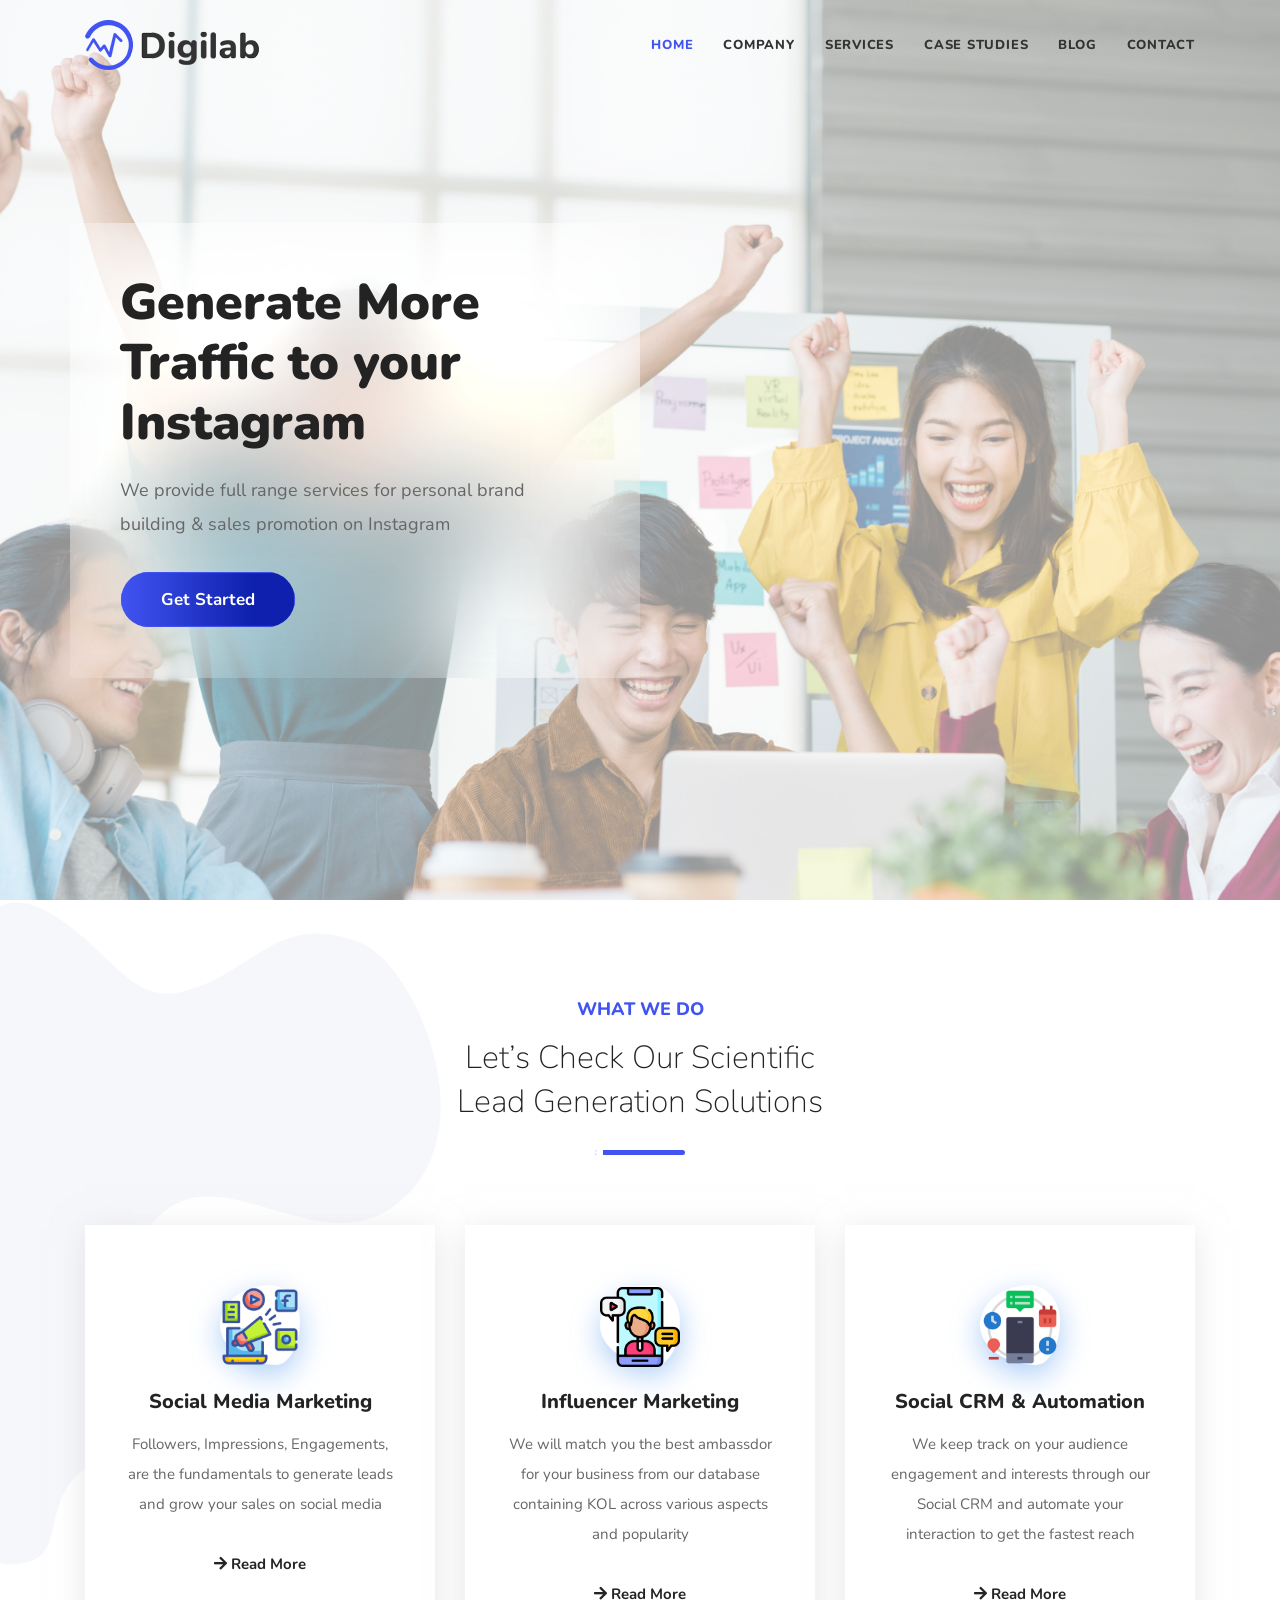
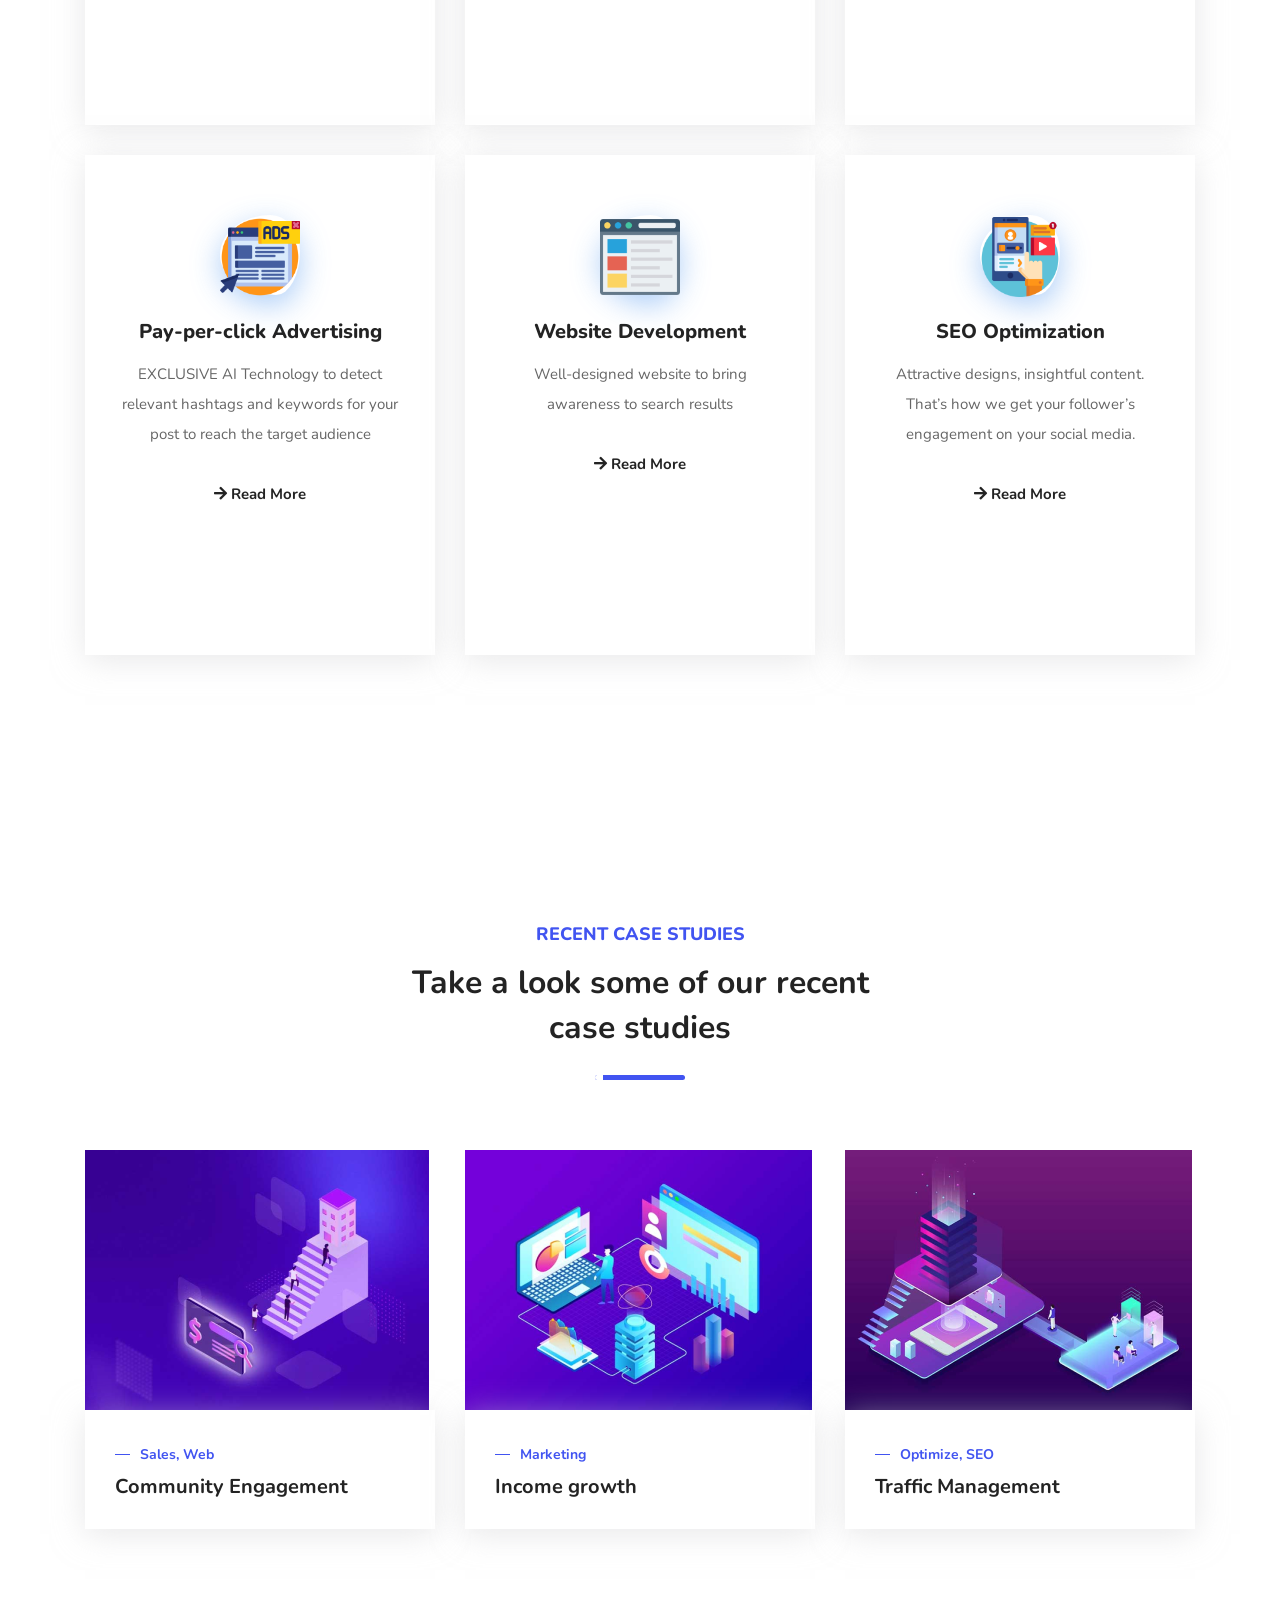
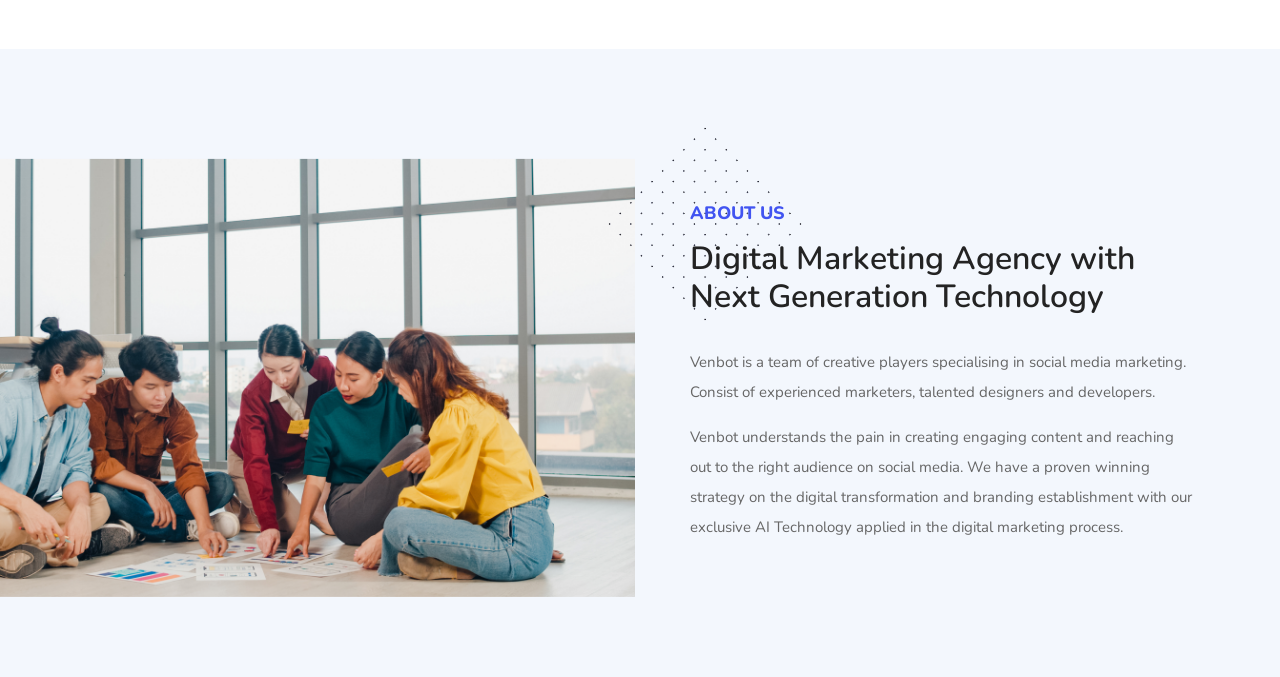
==== commit cc218445: "update front page" ====
--- a/index.html
+++ b/index.html
@@ -176,7 +176,7 @@
             <!-- <img src="assets/img/shape/13.png" alt="Shape"> -->
         </div>
         <img src="assets/myimg/bg1.png"
-            style="width: 100%; z-index: -1; opacity: .2; position: absolute; object-fit: cover; height: 100%; left: 0;">
+            style="width: 100%; z-index: -1; opacity: .6; position: absolute; object-fit: cover; height: 100%; left: 0;">
         <div class="container">
             <div class="double-items">
                 <div class="row align-center">
@@ -185,7 +185,7 @@
                         <img src="assets/img/illustration/2.png" alt="Thumb">
                     </div> -->
 
-                    <div class="col-lg-6 info">
+                    <div class="col-lg-6 info" style=" padding: 50px; backdrop-filter: blur(50px)  brightness(115%);">
                         <h2 class="wow fadeInDown" data-wow-duration="1s">Generate More Traffic to your Instagram</h2>
                         <p class="wow fadeInLeft" data-wow-duration="1.5s">
                             We provide full range services for personal brand building & sales promotion on Instagram
@@ -1049,7 +1049,7 @@
 
     <!-- Start Footer 
     ============================================= -->
-    <footer class="bg-dark text-light">
+    <footer class="bg-dark text-light" hidden>
         <div class="svg-shape">
             <svg xmlns="http://www.w3.org/2000/svg" class="gray" preserveAspectRatio="none" viewBox="0 0 1070 52">
                 <path d="M0,0S247,91,505,32c261.17-59.72,565-13,565-13V0Z"></path>
